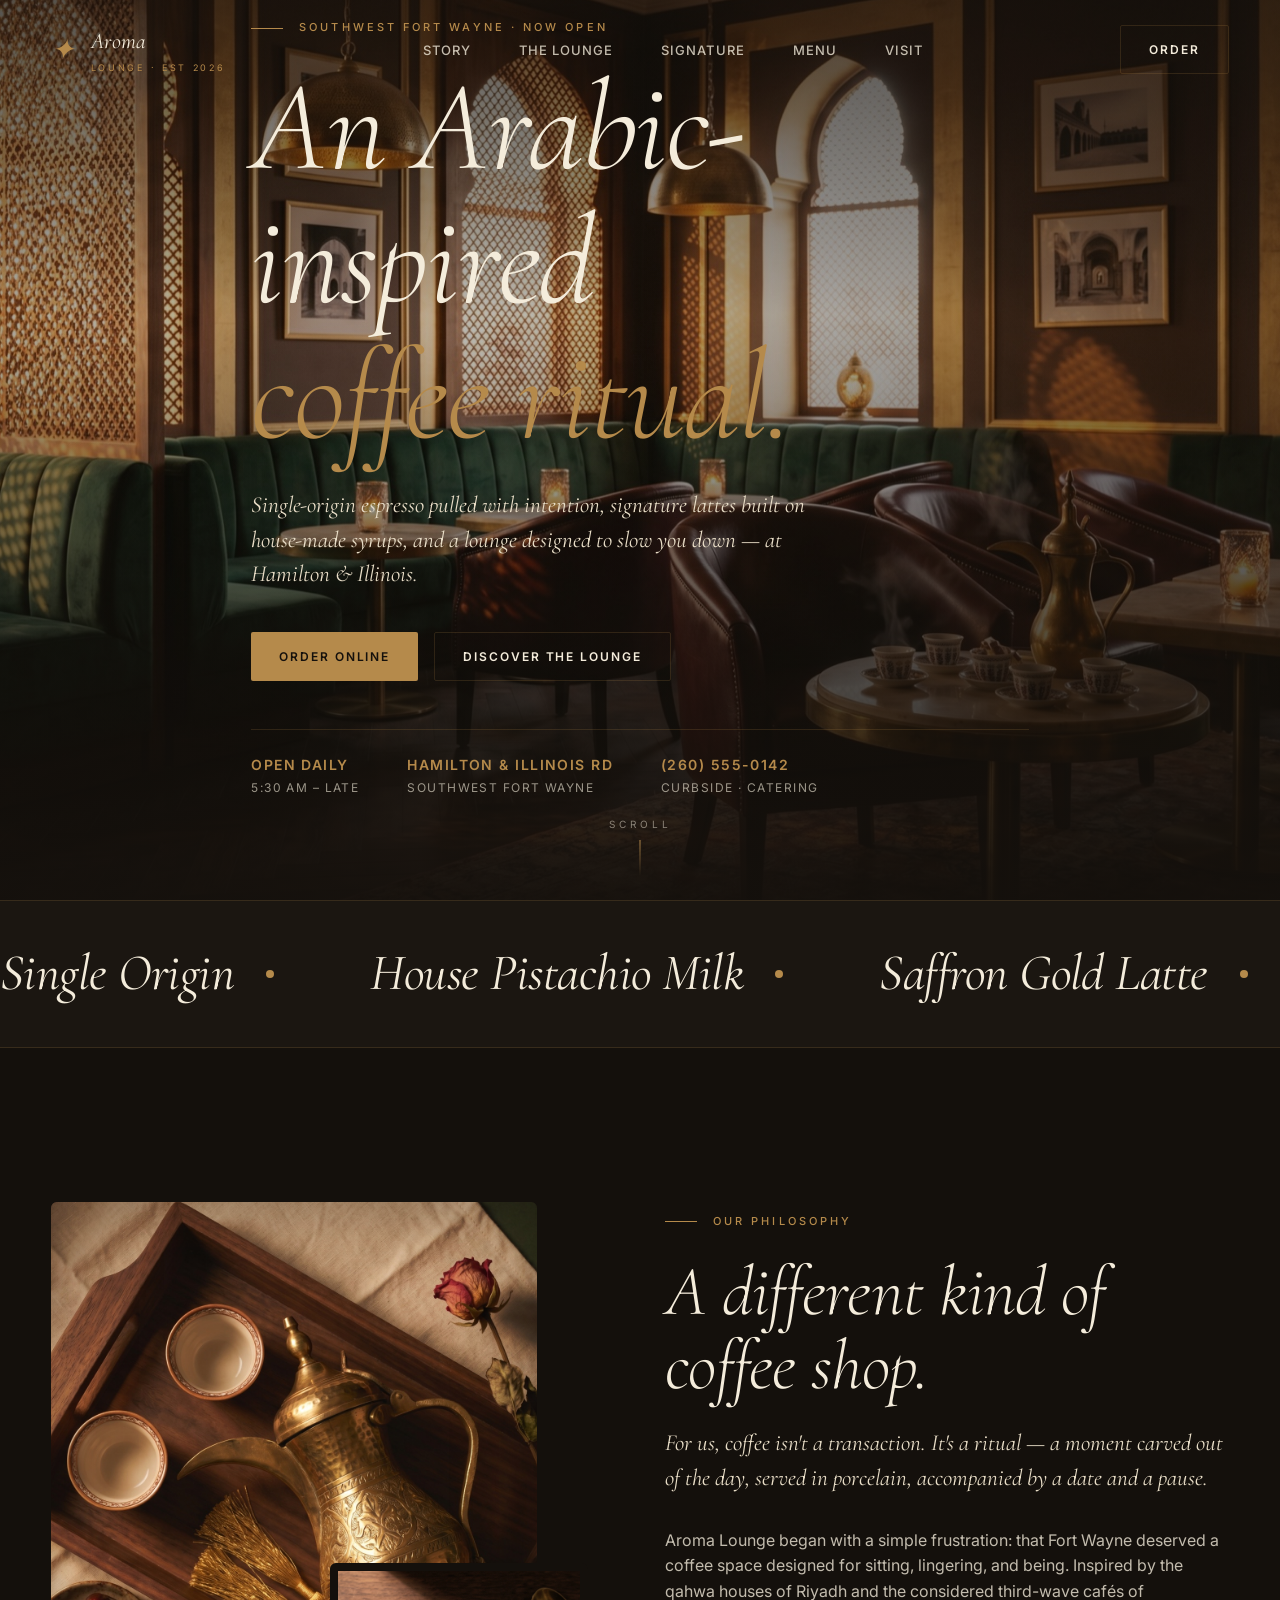
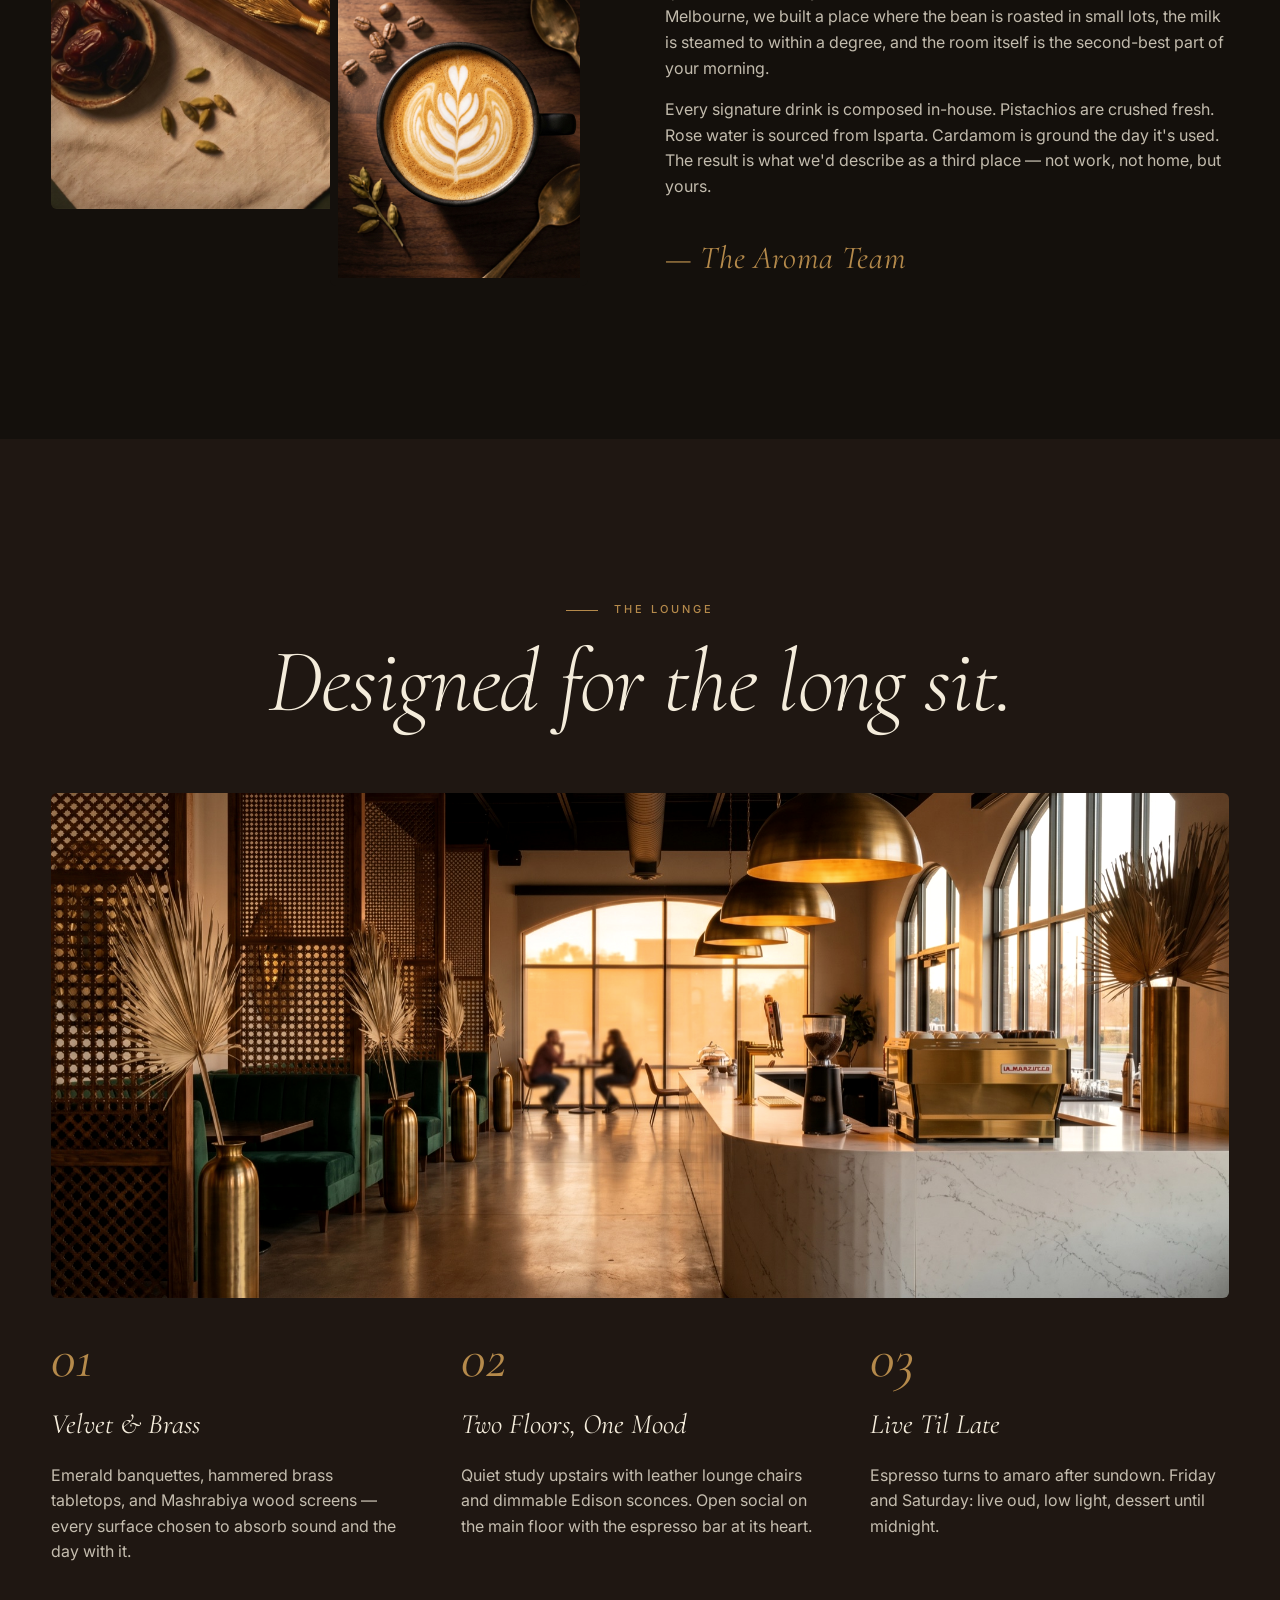
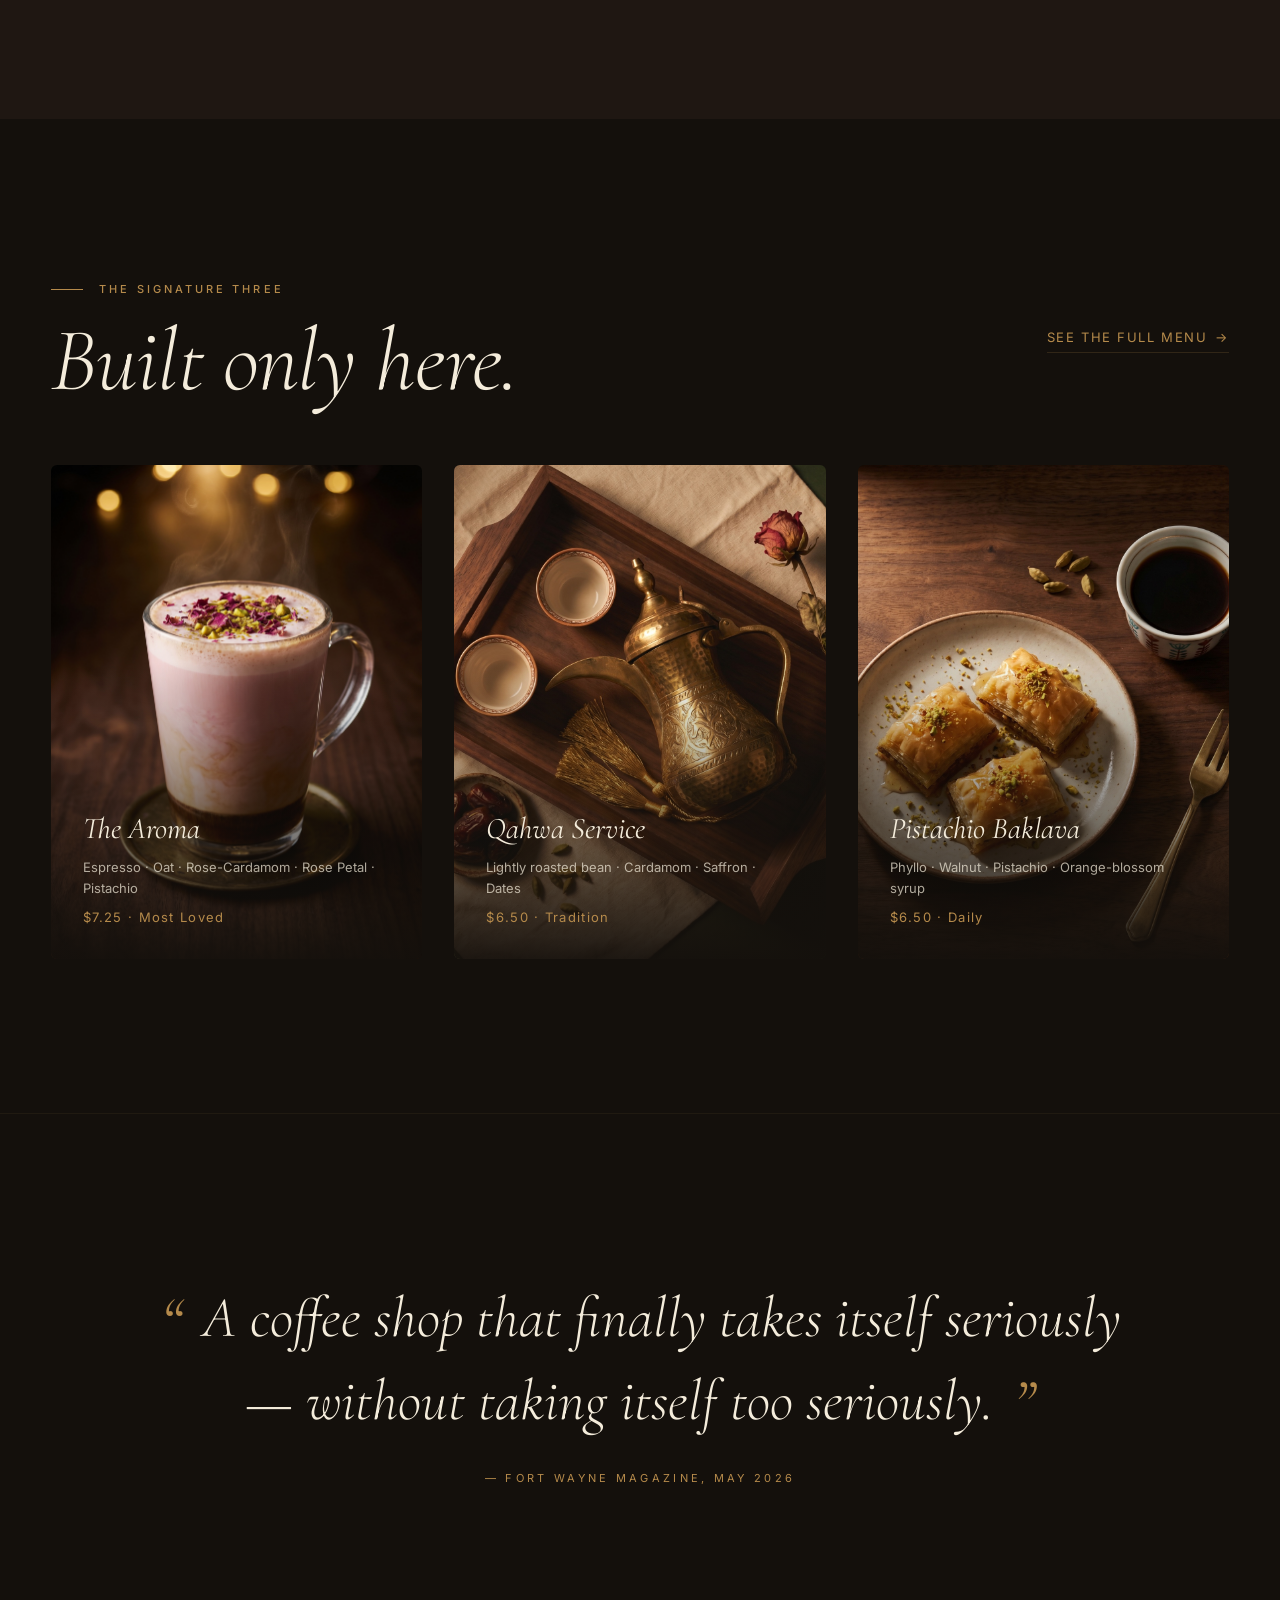
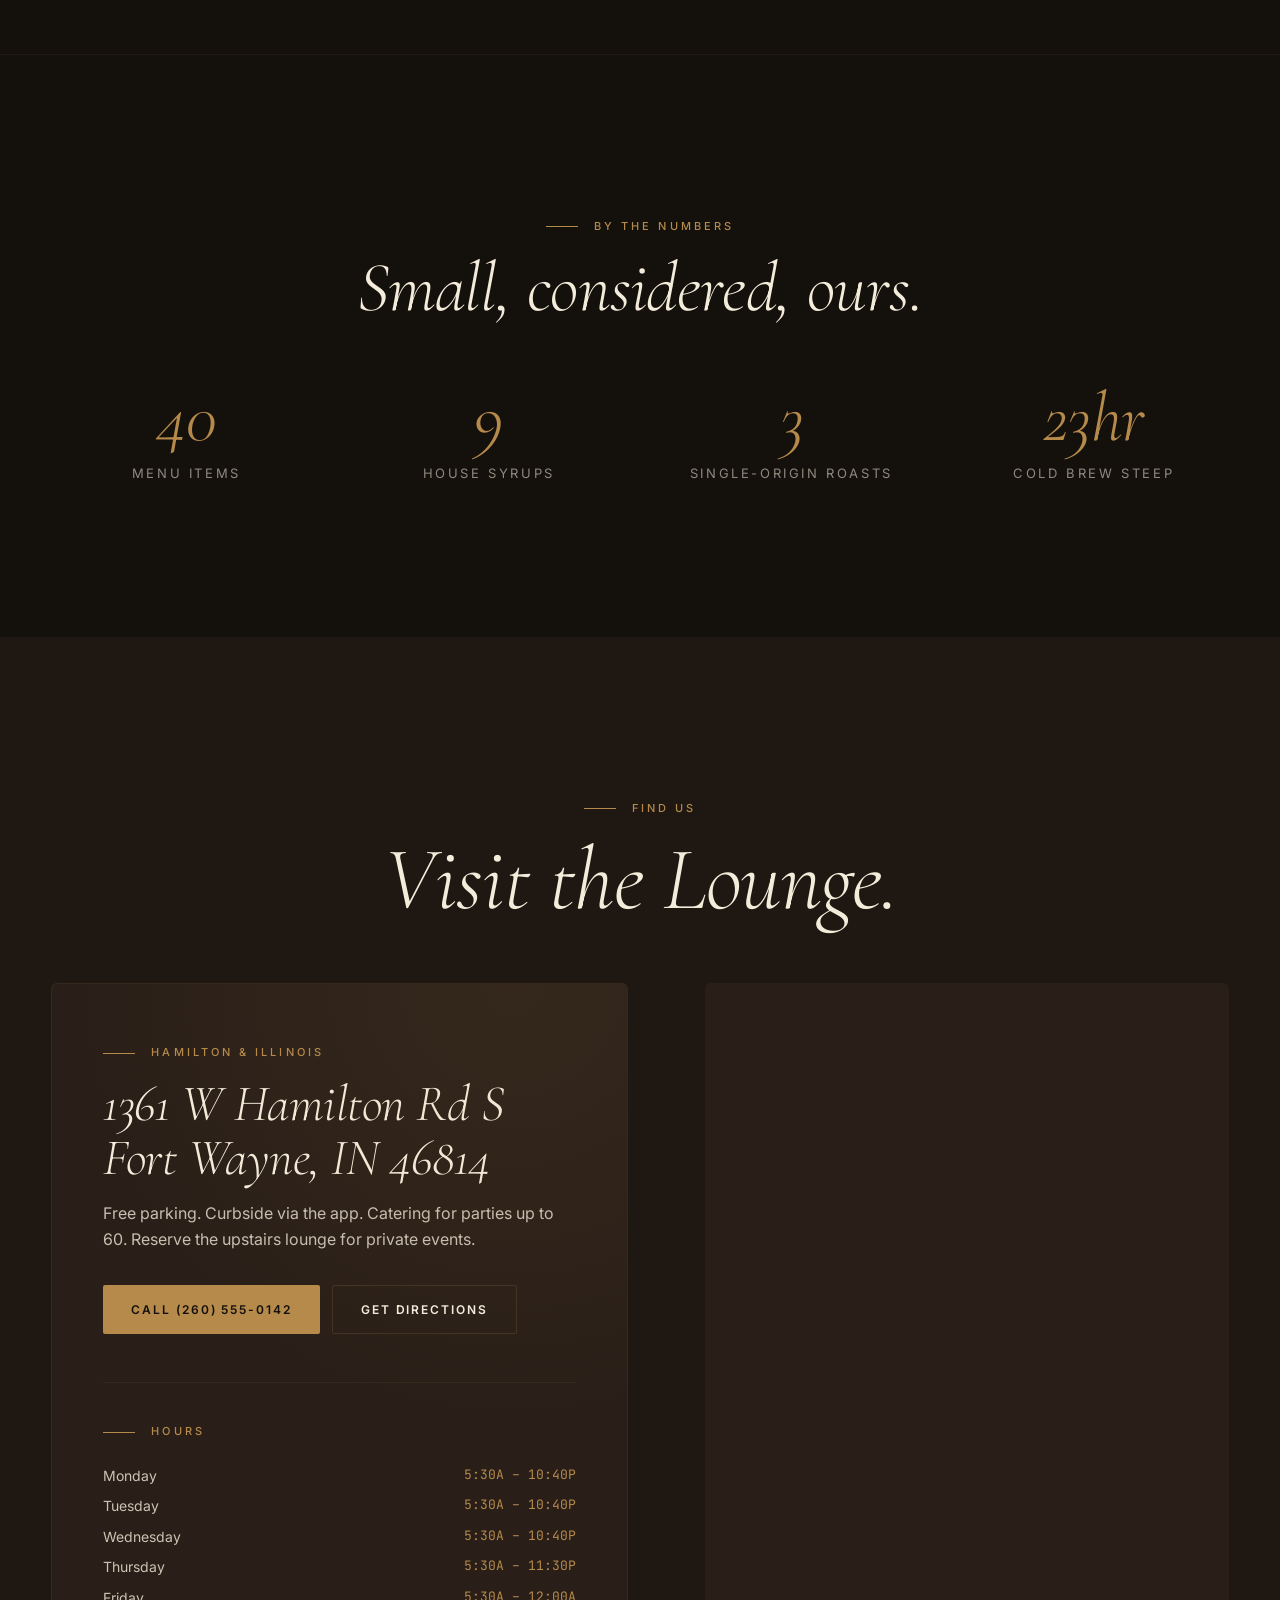
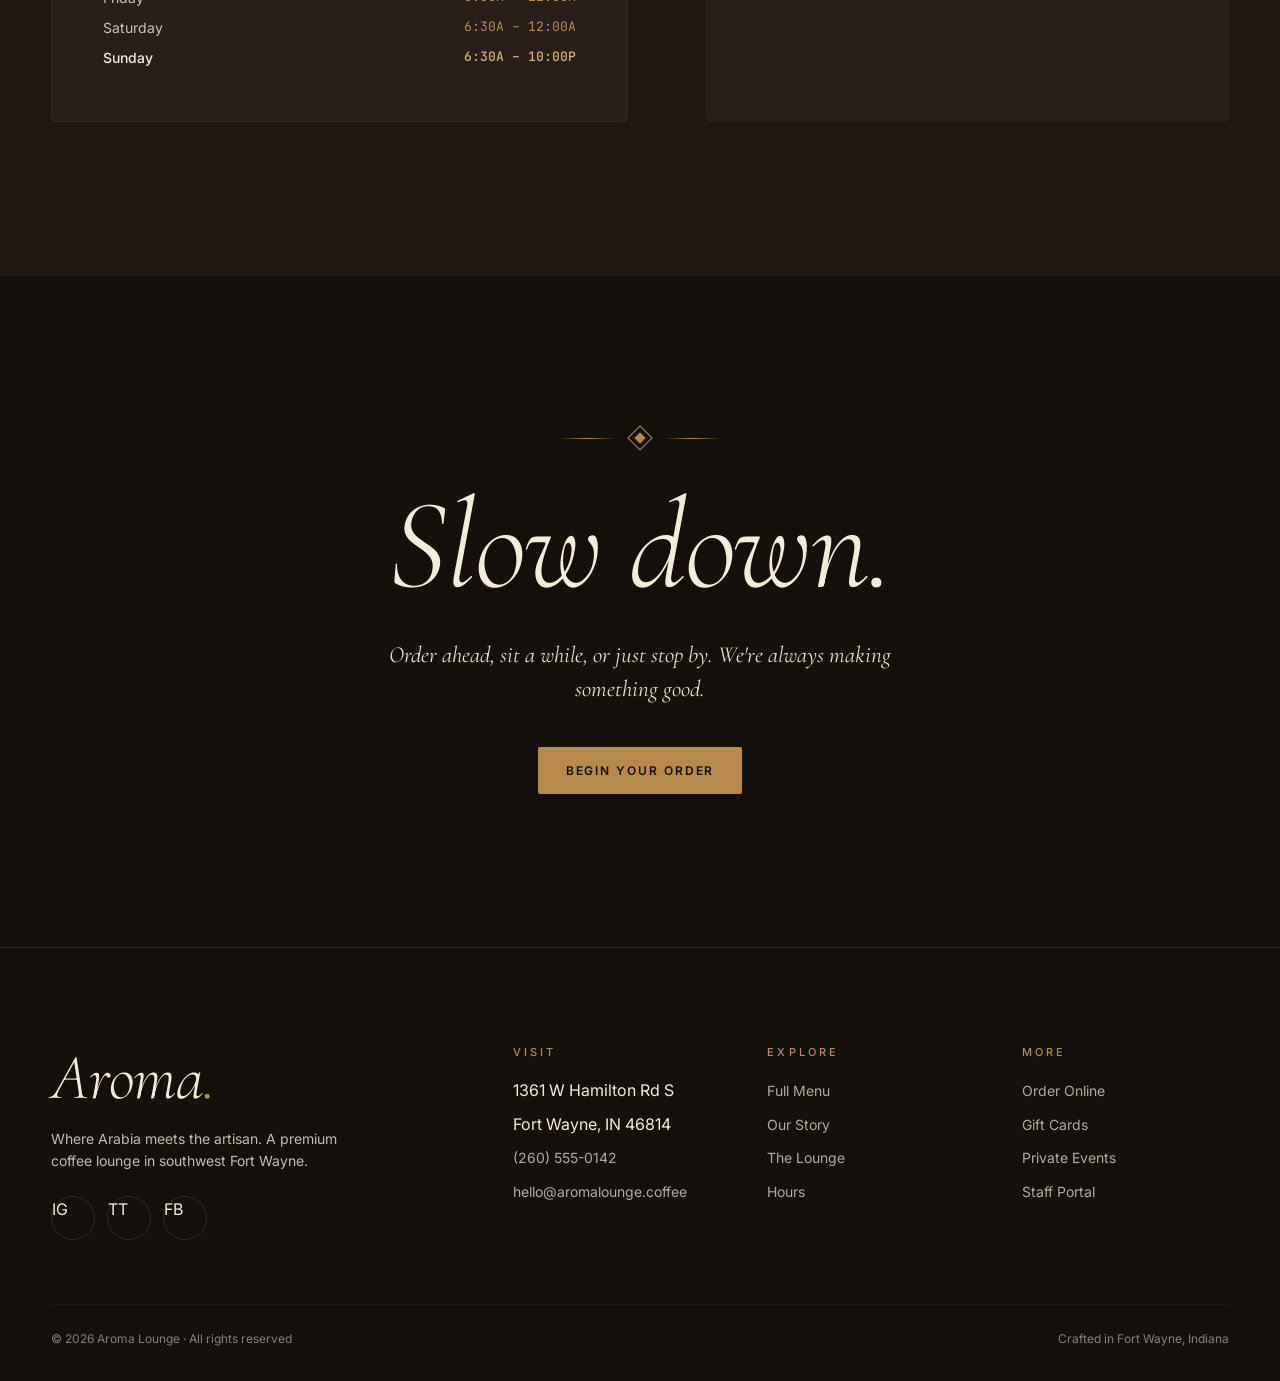
==== index.html @ 057e3463 "Initial demo: Aroma Lounge premium coffee site + admin console Premium editorial landing page, full " ====
<!DOCTYPE html>
<html lang="en">
<head>
  <meta charset="UTF-8" />
  <meta name="viewport" content="width=device-width, initial-scale=1.0" />
  <title>Aroma Lounge · Premium Coffee & Lounge · Southwest Fort Wayne</title>
  <meta name="description" content="Where Arabia meets the artisan. A premium coffee lounge at Hamilton & Illinois in Southwest Fort Wayne. Single-origin espresso, signature lattes, traditional Arabic ritual." />

  <link rel="preconnect" href="https://fonts.googleapis.com" />
  <link rel="preconnect" href="https://fonts.gstatic.com" crossorigin />
  <link href="https://fonts.googleapis.com/css2?family=Cormorant+Garamond:ital,wght@0,300;0,400;0,500;0,600;1,300;1,400;1,500&family=Inter:wght@300;400;500;600;700&family=JetBrains+Mono:wght@400;500&display=swap" rel="stylesheet" />

  <link rel="stylesheet" href="assets/css/main.css" />
  <link rel="icon" type="image/svg+xml" href="data:image/svg+xml,%3Csvg xmlns='http://www.w3.org/2000/svg' viewBox='0 0 100 100'%3E%3Crect width='100' height='100' fill='%2314100C'/%3E%3Ctext x='50' y='68' font-family='Cormorant Garamond,serif' font-style='italic' font-size='70' fill='%23B58A4B' text-anchor='middle'%3EA%3C/text%3E%3C/svg%3E" />
</head>
<body>

  <!-- Intro loader -->
  <div class="intro">
    <div class="mark">A<span>·</span>L</div>
    <div class="intro-bar"></div>
    <div style="font-size:10px; letter-spacing:.4em; color:rgba(244,236,219,0.4); text-transform:uppercase;">Aroma Lounge</div>
  </div>

  <!-- Navigation -->
  <nav class="nav">
    <a href="/" class="nav-logo">
      <span class="mark">✦</span>
      <span>
        Aroma
        <span class="sub">Lounge · Est 2026</span>
      </span>
    </a>
    <ul class="nav-links">
      <li><a href="#story">Story</a></li>
      <li><a href="#lounge">The Lounge</a></li>
      <li><a href="#signature">Signature</a></li>
      <li><a href="menu.html">Menu</a></li>
      <li><a href="#visit">Visit</a></li>
    </ul>
    <div class="nav-cta">
      <a href="menu.html" class="btn btn-ghost" style="position:relative;">
        <span>Order</span>
        <span data-cart-count style="position:absolute; top:-6px; right:-6px; width:18px; height:18px; border-radius:50%; background:var(--bronze); color:var(--ink); font-size:10px; font-weight:700; display:flex; align-items:center; justify-content:center; opacity:0;">0</span>
      </a>
    </div>
  </nav>

  <!-- HERO -->
  <header class="hero">
    <div class="hero-media">
      <img src="assets/img/hero-lounge.jpg" alt="Aroma Lounge interior" />
    </div>
    <div class="hero-overlay"></div>

    <div class="container hero-content">
      <span class="eyebrow reveal">Southwest Fort Wayne · Now Open</span>
      <h1 class="display display-xl reveal reveal-d2" style="margin-block:24px;">
        <span style="display:block;">An Arabic-inspired</span>
        <span style="display:block; color:var(--bronze);">coffee ritual.</span>
      </h1>
      <p class="lede reveal reveal-d3">
        Single-origin espresso pulled with intention, signature lattes built on house-made syrups, and a lounge designed to slow you down — at Hamilton &amp; Illinois.
      </p>
      <div class="reveal reveal-d4" style="margin-top:40px; display:flex; gap:16px; flex-wrap:wrap;">
        <a href="menu.html" class="btn btn-primary">Order Online</a>
        <a href="#story" class="btn btn-ghost">Discover the Lounge</a>
      </div>

      <div class="hero-meta reveal reveal-d4">
        <div class="meta-item"><strong>Open Daily</strong>5:30 AM – Late</div>
        <div class="meta-item"><strong>Hamilton & Illinois Rd</strong>Southwest Fort Wayne</div>
        <div class="meta-item"><strong>(260) 555-0142</strong>Curbside · Catering</div>
      </div>
    </div>

    <div class="hero-scroll-cue">Scroll</div>
  </header>

  <!-- MARQUEE -->
  <section class="marquee" aria-hidden="true">
    <div class="marquee-track">
      <span class="marquee-item">Single Origin <span class="dot"></span></span>
      <span class="marquee-item">House Pistachio Milk <span class="dot"></span></span>
      <span class="marquee-item">Saffron Gold Latte <span class="dot"></span></span>
      <span class="marquee-item">Kunafa Waffles <span class="dot"></span></span>
      <span class="marquee-item">Arabic Coffee Service <span class="dot"></span></span>
      <span class="marquee-item">Daily-Made Baklava <span class="dot"></span></span>
      <!-- Duplicated for loop -->
      <span class="marquee-item">Single Origin <span class="dot"></span></span>
      <span class="marquee-item">House Pistachio Milk <span class="dot"></span></span>
      <span class="marquee-item">Saffron Gold Latte <span class="dot"></span></span>
      <span class="marquee-item">Kunafa Waffles <span class="dot"></span></span>
      <span class="marquee-item">Arabic Coffee Service <span class="dot"></span></span>
      <span class="marquee-item">Daily-Made Baklava <span class="dot"></span></span>
    </div>
  </section>

  <!-- STORY -->
  <section class="section" id="story">
    <div class="container">
      <div class="story">
        <div class="story-img-stack reveal">
          <div class="story-img">
            <img src="assets/img/arabic-service.jpg" alt="Traditional Arabic coffee service" loading="lazy" />
          </div>
          <div class="secondary">
            <img src="assets/img/latte-art.jpg" alt="Latte art" loading="lazy" />
          </div>
        </div>
        <div class="story-body">
          <span class="eyebrow reveal">Our Philosophy</span>
          <h2 class="display display-md reveal reveal-d2">A different kind of coffee shop.</h2>
          <p class="lede reveal reveal-d3">For us, coffee isn't a transaction. It's a ritual — a moment carved out of the day, served in porcelain, accompanied by a date and a pause.</p>
          <p class="reveal reveal-d4">Aroma Lounge began with a simple frustration: that Fort Wayne deserved a coffee space designed for sitting, lingering, and being. Inspired by the qahwa houses of Riyadh and the considered third-wave cafés of Melbourne, we built a place where the bean is roasted in small lots, the milk is steamed to within a degree, and the room itself is the second-best part of your morning.</p>
          <p class="reveal reveal-d4">Every signature drink is composed in-house. Pistachios are crushed fresh. Rose water is sourced from Isparta. Cardamom is ground the day it's used. The result is what we'd describe as a third place — not work, not home, but yours.</p>
          <div class="sig reveal reveal-d4">— The Aroma Team</div>
        </div>
      </div>
    </div>
  </section>

  <!-- LOUNGE FEATURE -->
  <section class="section bg-espresso" id="lounge">
    <div class="container">
      <div class="text-center reveal" style="margin-bottom:64px;">
        <span class="eyebrow" style="justify-content:center;">The Lounge</span>
        <h2 class="display display-lg" style="margin-top:16px;">Designed for the long sit.</h2>
      </div>

      <img src="assets/img/lounge-wide.jpg" alt="Aroma Lounge interior" class="lounge-wide reveal" loading="lazy" />

      <div class="lounge-cols">
        <div class="lounge-col reveal">
          <span class="num">01</span>
          <h3>Velvet & Brass</h3>
          <p>Emerald banquettes, hammered brass tabletops, and Mashrabiya wood screens — every surface chosen to absorb sound and the day with it.</p>
        </div>
        <div class="lounge-col reveal reveal-d2">
          <span class="num">02</span>
          <h3>Two Floors, One Mood</h3>
          <p>Quiet study upstairs with leather lounge chairs and dimmable Edison sconces. Open social on the main floor with the espresso bar at its heart.</p>
        </div>
        <div class="lounge-col reveal reveal-d3">
          <span class="num">03</span>
          <h3>Live Til Late</h3>
          <p>Espresso turns to amaro after sundown. Friday and Saturday: live oud, low light, dessert until midnight.</p>
        </div>
      </div>
    </div>
  </section>

  <!-- SIGNATURE -->
  <section class="section" id="signature">
    <div class="container">
      <div class="flex-between reveal" style="margin-bottom:56px; flex-wrap:wrap; gap:24px;">
        <div>
          <span class="eyebrow">The Signature Three</span>
          <h2 class="display display-lg" style="margin-top:16px;">Built only here.</h2>
        </div>
        <a href="menu.html" class="link-arrow">See the full menu <span class="arr">→</span></a>
      </div>

      <div class="sig-grid">
        <a href="menu.html#aroma-latte" class="sig-card reveal">
          <img src="assets/img/rose-latte.jpg" alt="The Aroma signature latte" loading="lazy" />
          <div class="sig-card-body">
            <h4>The Aroma</h4>
            <p class="desc">Espresso · Oat · Rose-Cardamom · Rose Petal · Pistachio</p>
            <div class="price">$7.25 · Most Loved</div>
          </div>
        </a>
        <a href="menu.html#qahwa" class="sig-card reveal reveal-d2">
          <img src="assets/img/arabic-service.jpg" alt="Arabic coffee service" loading="lazy" />
          <div class="sig-card-body">
            <h4>Qahwa Service</h4>
            <p class="desc">Lightly roasted bean · Cardamom · Saffron · Dates</p>
            <div class="price">$6.50 · Tradition</div>
          </div>
        </a>
        <a href="menu.html#baklava" class="sig-card reveal reveal-d3">
          <img src="assets/img/baklava.jpg" alt="Baklava plate" loading="lazy" />
          <div class="sig-card-body">
            <h4>Pistachio Baklava</h4>
            <p class="desc">Phyllo · Walnut · Pistachio · Orange-blossom syrup</p>
            <div class="price">$6.50 · Daily</div>
          </div>
        </a>
      </div>
    </div>
  </section>

  <!-- PULL QUOTE -->
  <section class="section-sm bg-ink" style="border-block:1px solid var(--line-soft);">
    <div class="container">
      <div class="pullquote reveal">
        <div class="quote">A coffee shop that finally takes itself seriously — without taking itself too seriously.</div>
        <div class="attrib">— Fort Wayne Magazine, May 2026</div>
      </div>
    </div>
  </section>

  <!-- LIVE NUMBERS -->
  <section class="section">
    <div class="container">
      <div class="text-center reveal" style="margin-bottom:56px;">
        <span class="eyebrow" style="justify-content:center;">By the Numbers</span>
        <h2 class="display display-md" style="margin-top:16px;">Small, considered, ours.</h2>
      </div>
      <div class="grid grid-4">
        <div class="reveal text-center">
          <div class="display display-md" style="color:var(--bronze)"><span data-count="42" data-suffix="">0</span></div>
          <p class="muted" style="font-size:13px; letter-spacing:.2em; text-transform:uppercase; margin-top:8px;">Menu Items</p>
        </div>
        <div class="reveal reveal-d2 text-center">
          <div class="display display-md" style="color:var(--bronze)"><span data-count="9" data-suffix="">0</span></div>
          <p class="muted" style="font-size:13px; letter-spacing:.2em; text-transform:uppercase; margin-top:8px;">House Syrups</p>
        </div>
        <div class="reveal reveal-d3 text-center">
          <div class="display display-md" style="color:var(--bronze)"><span data-count="3" data-suffix="">0</span></div>
          <p class="muted" style="font-size:13px; letter-spacing:.2em; text-transform:uppercase; margin-top:8px;">Single-Origin Roasts</p>
        </div>
        <div class="reveal reveal-d4 text-center">
          <div class="display display-md" style="color:var(--bronze)"><span data-count="24" data-suffix="hr">0</span></div>
          <p class="muted" style="font-size:13px; letter-spacing:.2em; text-transform:uppercase; margin-top:8px;">Cold Brew Steep</p>
        </div>
      </div>
    </div>
  </section>

  <!-- VISIT -->
  <section class="section bg-espresso" id="visit">
    <div class="container">
      <div class="text-center reveal" style="margin-bottom:56px;">
        <span class="eyebrow" style="justify-content:center;">Find Us</span>
        <h2 class="display display-lg" style="margin-top:16px;">Visit the Lounge.</h2>
      </div>
      <div class="locale">
        <div class="locale-card reveal">
          <span class="eyebrow">Hamilton & Illinois</span>
          <h3 class="display display-sm" style="margin-top:16px;">1361 W Hamilton Rd S<br/>Fort Wayne, IN 46814</h3>
          <p style="margin-top:16px;">Free parking. Curbside via the app. Catering for parties up to 60. Reserve the upstairs lounge for private events.</p>

          <div style="display:flex; gap:12px; flex-wrap:wrap; margin-top:32px;">
            <a href="tel:+12605550142" class="btn btn-primary">Call (260) 555-0142</a>
            <a href="https://maps.google.com/?q=1361+W+Hamilton+Rd+S,+Fort+Wayne,+IN+46814" target="_blank" rel="noopener" class="btn btn-ghost">Get Directions</a>
          </div>

          <div style="margin-top:48px; padding-top:32px; border-top:1px solid var(--line-soft);">
            <span class="eyebrow">Hours</span>
            <div class="hours-grid">
              <span class="day">Monday</span><span class="time">5:30A – 10:40P</span>
              <span class="day">Tuesday</span><span class="time">5:30A – 10:40P</span>
              <span class="day">Wednesday</span><span class="time">5:30A – 10:40P</span>
              <span class="day">Thursday</span><span class="time">5:30A – 11:30P</span>
              <span class="day">Friday</span><span class="time">5:30A – 12:00A</span>
              <span class="day">Saturday</span><span class="time">6:30A – 12:00A</span>
              <span class="day">Sunday</span><span class="time">6:30A – 10:00P</span>
            </div>
          </div>
        </div>
        <div class="locale-map reveal reveal-d2">
          <iframe
            src="https://www.google.com/maps?q=1361+W+Hamilton+Rd+S,+Fort+Wayne,+IN+46814&output=embed"
            loading="lazy"
            referrerpolicy="no-referrer-when-downgrade"
            title="Aroma Lounge location"></iframe>
        </div>
      </div>
    </div>
  </section>

  <!-- CTA -->
  <section class="section">
    <div class="container text-center">
      <div class="ornament reveal"><span class="icon"></span></div>
      <h2 class="display display-xl reveal" style="margin-top:32px;">Slow down.</h2>
      <p class="lede mx-auto reveal reveal-d2" style="margin-top:24px;">Order ahead, sit a while, or just stop by. We're always making something good.</p>
      <div class="reveal reveal-d3" style="margin-top:40px;">
        <a href="menu.html" class="btn btn-primary">Begin Your Order</a>
      </div>
    </div>
  </section>

  <!-- FOOTER -->
  <footer class="footer">
    <div class="footer-grid">
      <div class="footer-brand">
        <div class="display">Aroma<span style="color:var(--bronze)">.</span></div>
        <p>Where Arabia meets the artisan. A premium coffee lounge in southwest Fort Wayne.</p>
        <div style="display:flex; gap:12px; margin-top:24px;">
          <a href="https://instagram.com/aromaloungecoffee" target="_blank" rel="noopener" class="btn-icon" aria-label="Instagram">IG</a>
          <a href="https://tiktok.com/@aromaloungecoffee" target="_blank" rel="noopener" class="btn-icon" aria-label="TikTok">TT</a>
          <a href="https://facebook.com/aromaloungecoffee" target="_blank" rel="noopener" class="btn-icon" aria-label="Facebook">FB</a>
        </div>
      </div>
      <div class="footer-col">
        <h5>Visit</h5>
        <ul>
          <li>1361 W Hamilton Rd S</li>
          <li>Fort Wayne, IN 46814</li>
          <li><a href="tel:+12605550142">(260) 555-0142</a></li>
          <li><a href="mailto:hello@aromalounge.coffee">hello@aromalounge.coffee</a></li>
        </ul>
      </div>
      <div class="footer-col">
        <h5>Explore</h5>
        <ul>
          <li><a href="menu.html">Full Menu</a></li>
          <li><a href="#story">Our Story</a></li>
          <li><a href="#lounge">The Lounge</a></li>
          <li><a href="#visit">Hours</a></li>
        </ul>
      </div>
      <div class="footer-col">
        <h5>More</h5>
        <ul>
          <li><a href="menu.html">Order Online</a></li>
          <li><a href="#">Gift Cards</a></li>
          <li><a href="#">Private Events</a></li>
          <li><a href="admin/">Staff Portal</a></li>
        </ul>
      </div>
    </div>
    <div class="footer-bottom">
      <span>© 2026 Aroma Lounge · All rights reserved</span>
      <span>Crafted in Fort Wayne, Indiana</span>
    </div>
  </footer>

  <script src="assets/js/menu-data.js"></script>
  <script src="assets/js/main.js"></script>
</body>
</html>
---- assets/css/main.css ----
/* ========================================================================
   AROMA LOUNGE — Design System
   ======================================================================== */

:root {
  /* Palette */
  --ink: #14100C;
  --ink-soft: #1B1611;
  --espresso: #2A1F18;
  --espresso-deep: #1F1712;
  --bronze: #B58A4B;
  --bronze-soft: #D4AF7A;
  --bronze-deep: #8B6939;
  --cream: #F4ECDB;
  --cream-warm: #EFE3CB;
  --linen: #E8DDC7;
  --leaf: #4A5A3C;
  --leaf-soft: #6B7B5C;
  --rose: #B86F70;
  --ruby: #6F2A2A;

  --line: rgba(180, 138, 75, 0.18);
  --line-soft: rgba(180, 138, 75, 0.08);
  --line-strong: rgba(180, 138, 75, 0.4);

  /* Typography */
  --font-display: "Cormorant Garamond", "Cormorant", "Times New Roman", serif;
  --font-body: "Inter", -apple-system, BlinkMacSystemFont, "Segoe UI", sans-serif;
  --font-mono: "JetBrains Mono", ui-monospace, "SF Mono", monospace;

  /* Spacing scale (8pt grid) */
  --s-1: 4px;
  --s-2: 8px;
  --s-3: 16px;
  --s-4: 24px;
  --s-5: 32px;
  --s-6: 48px;
  --s-7: 64px;
  --s-8: 96px;
  --s-9: 128px;
  --s-10: 192px;

  /* Radii */
  --r-sm: 2px;
  --r-md: 6px;
  --r-lg: 12px;
  --r-xl: 24px;

  /* Easings */
  --ease-out: cubic-bezier(0.22, 1, 0.36, 1);
  --ease-in-out: cubic-bezier(0.65, 0, 0.35, 1);
  --ease-smooth: cubic-bezier(0.4, 0, 0.2, 1);

  /* Container */
  --max-w: 1440px;
  --pad-x: clamp(20px, 4vw, 64px);
}

/* ========================================================================
   Reset & Base
   ======================================================================== */

*, *::before, *::after { box-sizing: border-box; margin: 0; padding: 0; }

html { scroll-behavior: smooth; -webkit-text-size-adjust: 100%; }

body {
  font-family: var(--font-body);
  font-weight: 400;
  font-size: 16px;
  line-height: 1.6;
  color: var(--cream);
  background: var(--ink);
  -webkit-font-smoothing: antialiased;
  -moz-osx-font-smoothing: grayscale;
  overflow-x: hidden;
  min-height: 100vh;
}

img, svg, video { display: block; max-width: 100%; height: auto; }
button { font: inherit; cursor: pointer; border: none; background: none; color: inherit; }
a { color: inherit; text-decoration: none; transition: color 0.3s var(--ease-out); }
input, textarea, select { font: inherit; color: inherit; }

::selection { background: var(--bronze); color: var(--ink); }

/* ========================================================================
   Typography
   ======================================================================== */

.display {
  font-family: var(--font-display);
  font-weight: 300;
  font-style: italic;
  line-height: 1.05;
  letter-spacing: -0.01em;
  color: var(--cream);
}

.display-xl { font-size: clamp(56px, 10vw, 168px); }
.display-lg { font-size: clamp(44px, 7vw, 112px); }
.display-md { font-size: clamp(36px, 5.5vw, 80px); }
.display-sm { font-size: clamp(28px, 4vw, 56px); }

.eyebrow {
  font-family: var(--font-body);
  font-weight: 500;
  font-size: 11px;
  text-transform: uppercase;
  letter-spacing: 0.28em;
  color: var(--bronze);
  display: inline-flex;
  align-items: center;
  gap: var(--s-3);
}
.eyebrow::before {
  content: "";
  width: 32px; height: 1px;
  background: var(--bronze);
  display: inline-block;
}

.lede {
  font-family: var(--font-display);
  font-style: italic;
  font-weight: 400;
  font-size: clamp(20px, 1.8vw, 26px);
  line-height: 1.5;
  color: var(--linen);
  max-width: 56ch;
}

p { color: rgba(244, 236, 219, 0.78); }
.muted { color: rgba(244, 236, 219, 0.55); }
.dim { opacity: 0.65; }

/* ========================================================================
   Layout
   ======================================================================== */

.container {
  width: 100%;
  max-width: var(--max-w);
  margin: 0 auto;
  padding-left: var(--pad-x);
  padding-right: var(--pad-x);
}

.section { padding-block: clamp(80px, 12vw, 180px); position: relative; }
.section-sm { padding-block: clamp(56px, 8vw, 112px); }

.grid { display: grid; gap: var(--s-5); }
.grid-2 { grid-template-columns: repeat(2, 1fr); }
.grid-3 { grid-template-columns: repeat(3, 1fr); }
.grid-4 { grid-template-columns: repeat(4, 1fr); }

@media (max-width: 900px) {
  .grid-2, .grid-3, .grid-4 { grid-template-columns: 1fr; }
}

.flex { display: flex; }
.flex-between { display: flex; justify-content: space-between; align-items: center; }
.flex-center { display: flex; justify-content: center; align-items: center; }
.stack { display: flex; flex-direction: column; gap: var(--s-3); }

/* ========================================================================
   Navigation
   ======================================================================== */

.nav {
  position: fixed;
  inset: 0 0 auto 0;
  z-index: 100;
  padding: var(--s-4) var(--pad-x);
  display: flex;
  justify-content: space-between;
  align-items: center;
  transition: background 0.4s var(--ease-out), padding 0.4s var(--ease-out), backdrop-filter 0.4s;
}

.nav.scrolled {
  background: rgba(20, 16, 12, 0.85);
  backdrop-filter: blur(20px) saturate(140%);
  -webkit-backdrop-filter: blur(20px) saturate(140%);
  padding-block: var(--s-3);
  border-bottom: 1px solid var(--line-soft);
}

.nav-logo {
  display: flex;
  align-items: center;
  gap: var(--s-3);
  font-family: var(--font-display);
  font-style: italic;
  font-weight: 400;
  font-size: 22px;
  letter-spacing: 0.02em;
  color: var(--cream);
}
.nav-logo .mark { color: var(--bronze); font-size: 28px; line-height: 1; }
.nav-logo .sub {
  font-family: var(--font-body);
  font-style: normal;
  font-size: 9px;
  letter-spacing: 0.3em;
  text-transform: uppercase;
  color: var(--bronze);
  display: block;
  margin-top: 2px;
}

.nav-links {
  display: flex;
  gap: var(--s-6);
  list-style: none;
  align-items: center;
}
.nav-links a {
  font-size: 13px;
  font-weight: 500;
  letter-spacing: 0.08em;
  text-transform: uppercase;
  color: rgba(244, 236, 219, 0.78);
  position: relative;
  padding-block: 4px;
}
.nav-links a::after {
  content: "";
  position: absolute;
  inset: auto 0 0 0;
  height: 1px;
  background: var(--bronze);
  transform: scaleX(0);
  transform-origin: left;
  transition: transform 0.4s var(--ease-out);
}
.nav-links a:hover { color: var(--cream); }
.nav-links a:hover::after { transform: scaleX(1); }

.nav-cta {
  display: inline-flex;
  align-items: center;
  gap: var(--s-2);
}

@media (max-width: 900px) {
  .nav-links { display: none; }
}

/* ========================================================================
   Buttons
   ======================================================================== */

.btn {
  display: inline-flex;
  align-items: center;
  justify-content: center;
  gap: var(--s-2);
  padding: 14px 28px;
  font-size: 12px;
  font-weight: 600;
  letter-spacing: 0.16em;
  text-transform: uppercase;
  border-radius: var(--r-sm);
  transition: all 0.4s var(--ease-out);
  cursor: pointer;
  position: relative;
  overflow: hidden;
  white-space: nowrap;
}

.btn-primary {
  background: var(--bronze);
  color: var(--ink);
}
.btn-primary:hover {
  background: var(--bronze-soft);
  transform: translateY(-1px);
  box-shadow: 0 10px 30px -10px rgba(180, 138, 75, 0.5);
}

.btn-ghost {
  background: transparent;
  color: var(--cream);
  border: 1px solid var(--line);
}
.btn-ghost:hover {
  background: rgba(180, 138, 75, 0.08);
  border-color: var(--bronze);
  color: var(--bronze);
}

.btn-dark {
  background: var(--ink);
  color: var(--cream);
  border: 1px solid var(--line);
}
.btn-dark:hover {
  background: var(--espresso);
  border-color: var(--bronze);
}

.btn-icon {
  width: 44px; height: 44px;
  padding: 0;
  border-radius: 50%;
  background: transparent;
  color: var(--cream);
  border: 1px solid var(--line);
}
.btn-icon:hover { border-color: var(--bronze); color: var(--bronze); background: rgba(180,138,75,0.06); }

.link-arrow {
  display: inline-flex;
  align-items: center;
  gap: var(--s-2);
  font-size: 13px;
  letter-spacing: 0.12em;
  text-transform: uppercase;
  color: var(--bronze);
  padding-bottom: 4px;
  border-bottom: 1px solid var(--line);
  transition: all 0.3s var(--ease-out);
}
.link-arrow .arr { transition: transform 0.4s var(--ease-out); }
.link-arrow:hover { color: var(--bronze-soft); border-color: var(--bronze); }
.link-arrow:hover .arr { transform: translateX(6px); }

/* ========================================================================
   Hero
   ======================================================================== */

.hero {
  min-height: 100vh;
  position: relative;
  overflow: hidden;
  display: flex;
  align-items: flex-end;
  padding-bottom: clamp(60px, 8vw, 120px);
  isolation: isolate;
}

.hero-media {
  position: absolute;
  inset: 0;
  z-index: -1;
  overflow: hidden;
}
.hero-media img, .hero-media video {
  width: 100%; height: 100%;
  object-fit: cover;
  transform: scale(1.08);
  animation: heroKenBurns 18s var(--ease-out) infinite alternate;
}

@keyframes heroKenBurns {
  from { transform: scale(1.05) translate(0, 0); }
  to { transform: scale(1.14) translate(-2%, -1%); }
}

.hero-overlay {
  position: absolute;
  inset: 0;
  z-index: -1;
  background:
    linear-gradient(180deg, rgba(20, 16, 12, 0.55) 0%, rgba(20, 16, 12, 0.2) 35%, rgba(20, 16, 12, 0.95) 100%),
    radial-gradient(ellipse at 30% 50%, transparent 0%, rgba(20, 16, 12, 0.5) 100%);
}

.hero-content { max-width: 880px; }

.hero h1 { margin-block: var(--s-4); }

.hero-meta {
  margin-top: var(--s-6);
  display: flex;
  gap: var(--s-6);
  flex-wrap: wrap;
  align-items: center;
  padding-top: var(--s-4);
  border-top: 1px solid var(--line);
}
.hero-meta .meta-item {
  font-size: 12px;
  letter-spacing: 0.12em;
  text-transform: uppercase;
  color: rgba(244, 236, 219, 0.6);
}
.hero-meta .meta-item strong { color: var(--bronze); font-weight: 600; display: block; font-size: 14px; margin-bottom: 2px; }

.hero-scroll-cue {
  position: absolute;
  bottom: 24px;
  left: 50%;
  transform: translateX(-50%);
  font-size: 10px;
  letter-spacing: 0.4em;
  text-transform: uppercase;
  color: rgba(244, 236, 219, 0.5);
  z-index: 1;
  text-align: center;
}
.hero-scroll-cue::after {
  content: "";
  display: block;
  width: 1px;
  height: 36px;
  background: linear-gradient(to bottom, var(--bronze), transparent);
  margin: var(--s-2) auto 0;
  animation: scrollPulse 2.2s var(--ease-in-out) infinite;
}
@keyframes scrollPulse {
  0%, 100% { transform: scaleY(0.4); transform-origin: top; opacity: 0.6; }
  50% { transform: scaleY(1); transform-origin: top; opacity: 1; }
}

/* ========================================================================
   Marquee
   ======================================================================== */

.marquee {
  overflow: hidden;
  padding-block: var(--s-5);
  border-block: 1px solid var(--line);
  background: var(--ink-soft);
}
.marquee-track {
  display: flex;
  gap: var(--s-8);
  white-space: nowrap;
  animation: marquee 38s linear infinite;
  width: max-content;
}
@keyframes marquee {
  from { transform: translateX(0); }
  to { transform: translateX(-50%); }
}
.marquee-item {
  display: inline-flex;
  align-items: center;
  gap: var(--s-5);
  font-family: var(--font-display);
  font-style: italic;
  font-size: clamp(28px, 4vw, 56px);
  color: var(--cream);
  letter-spacing: -0.01em;
}
.marquee-item .dot {
  width: 8px; height: 8px;
  border-radius: 50%;
  background: var(--bronze);
}

/* ========================================================================
   Sections — Story
   ======================================================================== */

.story {
  display: grid;
  grid-template-columns: 1fr 1.05fr;
  gap: clamp(40px, 6vw, 96px);
  align-items: center;
}
@media (max-width: 900px) { .story { grid-template-columns: 1fr; } }

.story-img {
  position: relative;
  border-radius: var(--r-md);
  overflow: hidden;
}
.story-img::after {
  content: "";
  position: absolute;
  inset: 0;
  box-shadow: inset 0 0 80px rgba(20,16,12,0.4);
  pointer-events: none;
}
.story-img img { width: 100%; aspect-ratio: 4/5; object-fit: cover; }

.story-img-stack {
  position: relative;
  padding-bottom: clamp(40px, 6vw, 80px);
  padding-right: clamp(20px, 4vw, 60px);
}
.story-img-stack .secondary {
  position: absolute;
  bottom: 0; right: 0;
  width: 48%;
  aspect-ratio: 4/5;
  border: 8px solid var(--ink);
  border-radius: var(--r-md);
  overflow: hidden;
}
.story-img-stack .secondary img { width: 100%; height: 100%; object-fit: cover; }

.story-body h2 { margin-block: var(--s-4); }
.story-body .lede { margin-bottom: var(--s-5); }
.story-body p { margin-bottom: var(--s-3); max-width: 56ch; }
.story-body .sig {
  margin-top: var(--s-5);
  font-family: var(--font-display);
  font-style: italic;
  font-size: 32px;
  color: var(--bronze);
  letter-spacing: 0.02em;
}

/* ========================================================================
   Lounge — Editorial wide image + text block
   ======================================================================== */

.lounge-feature {
  display: grid;
  grid-template-columns: 1fr;
  gap: var(--s-6);
}
.lounge-wide {
  width: 100%;
  aspect-ratio: 21/9;
  object-fit: cover;
  border-radius: var(--r-md);
  filter: contrast(1.05) saturate(0.95);
}
.lounge-cols {
  display: grid;
  grid-template-columns: 1fr 1fr 1fr;
  gap: clamp(24px, 4vw, 64px);
  padding-top: var(--s-5);
}
@media (max-width: 900px) { .lounge-cols { grid-template-columns: 1fr; } }

.lounge-col h3 {
  font-family: var(--font-display);
  font-style: italic;
  font-weight: 400;
  font-size: 28px;
  color: var(--cream);
  margin-bottom: var(--s-3);
}
.lounge-col .num {
  font-family: var(--font-display);
  font-size: 56px;
  color: var(--bronze);
  font-style: italic;
  line-height: 1;
  display: block;
  margin-bottom: var(--s-3);
}

/* ========================================================================
   Signature menu cards (preview on home)
   ======================================================================== */

.sig-grid {
  display: grid;
  grid-template-columns: repeat(3, 1fr);
  gap: var(--s-5);
}
@media (max-width: 900px) { .sig-grid { grid-template-columns: 1fr; } }

.sig-card {
  position: relative;
  border-radius: var(--r-md);
  overflow: hidden;
  cursor: pointer;
  transition: transform 0.6s var(--ease-out);
}
.sig-card img {
  width: 100%; aspect-ratio: 3/4;
  object-fit: cover;
  transition: transform 0.8s var(--ease-out);
}
.sig-card::after {
  content: "";
  position: absolute;
  inset: 0;
  background: linear-gradient(180deg, transparent 40%, rgba(20,16,12,0.95) 100%);
  pointer-events: none;
}
.sig-card-body {
  position: absolute;
  bottom: 0; left: 0; right: 0;
  padding: var(--s-5);
  z-index: 2;
}
.sig-card-body h4 {
  font-family: var(--font-display);
  font-style: italic;
  font-weight: 400;
  font-size: 30px;
  color: var(--cream);
  margin-bottom: 4px;
}
.sig-card-body .desc { font-size: 13px; color: rgba(244,236,219,0.7); }
.sig-card-body .price { color: var(--bronze); font-size: 13px; letter-spacing: 0.1em; margin-top: var(--s-2); }

.sig-card:hover img { transform: scale(1.06); }

/* ========================================================================
   Quote / Pull
   ======================================================================== */

.pullquote {
  text-align: center;
  max-width: 1000px;
  margin: 0 auto;
  padding-block: var(--s-7);
}
.pullquote .quote {
  font-family: var(--font-display);
  font-style: italic;
  font-weight: 300;
  font-size: clamp(28px, 4.5vw, 64px);
  line-height: 1.2;
  color: var(--cream);
}
.pullquote .quote::before, .pullquote .quote::after {
  color: var(--bronze);
  font-size: 1.2em;
  vertical-align: -0.1em;
}
.pullquote .quote::before { content: "“ "; margin-right: 4px; }
.pullquote .quote::after { content: " ”"; margin-left: 4px; }
.pullquote .attrib { margin-top: var(--s-4); font-size: 11px; letter-spacing: 0.3em; text-transform: uppercase; color: var(--bronze); }

/* ========================================================================
   Hours + Location
   ======================================================================== */

.locale {
  display: grid;
  grid-template-columns: 1.1fr 1fr;
  gap: clamp(40px, 6vw, 80px);
  align-items: stretch;
}
@media (max-width: 900px) { .locale { grid-template-columns: 1fr; } }

.locale-card {
  background: var(--espresso);
  padding: clamp(32px, 4vw, 56px);
  border-radius: var(--r-md);
  border: 1px solid var(--line-soft);
  position: relative;
  overflow: hidden;
}
.locale-card::before {
  content: "";
  position: absolute;
  inset: 0;
  background: radial-gradient(circle at 80% 0%, rgba(180,138,75,0.08), transparent 50%);
  pointer-events: none;
}

.hours-grid {
  display: grid;
  grid-template-columns: 1fr auto;
  gap: var(--s-2) var(--s-4);
  margin-top: var(--s-4);
}
.hours-grid .day { color: rgba(244,236,219,0.8); font-size: 14px; }
.hours-grid .time { font-family: var(--font-mono); font-size: 13px; color: var(--bronze); }
.hours-grid .today { color: var(--cream); font-weight: 500; }
.hours-grid .today + .time { color: var(--bronze-soft); }

.locale-map {
  border-radius: var(--r-md);
  overflow: hidden;
  background: var(--espresso);
  position: relative;
  min-height: 380px;
}
.locale-map iframe { width: 100%; height: 100%; min-height: 380px; border: 0; filter: invert(0.92) hue-rotate(180deg) saturate(0.4) brightness(0.95); }

/* ========================================================================
   Footer
   ======================================================================== */

.footer {
  background: var(--ink);
  padding: var(--s-8) var(--pad-x) var(--s-5);
  border-top: 1px solid var(--line);
  position: relative;
}
.footer-grid {
  display: grid;
  grid-template-columns: 2fr 1fr 1fr 1fr;
  gap: var(--s-6);
  max-width: var(--max-w);
  margin: 0 auto;
}
@media (max-width: 900px) { .footer-grid { grid-template-columns: 1fr 1fr; } }
.footer h5 {
  font-size: 11px;
  letter-spacing: 0.28em;
  text-transform: uppercase;
  color: var(--bronze);
  margin-bottom: var(--s-3);
  font-weight: 500;
}
.footer-col ul { list-style: none; }
.footer-col li { margin-bottom: var(--s-2); }
.footer-col a { color: rgba(244,236,219,0.7); font-size: 14px; }
.footer-col a:hover { color: var(--cream); }

.footer-brand .display { font-size: 64px; margin-bottom: var(--s-3); }
.footer-brand p { max-width: 36ch; font-size: 14px; }

.footer-bottom {
  max-width: var(--max-w);
  margin: var(--s-7) auto 0;
  padding-top: var(--s-4);
  border-top: 1px solid var(--line-soft);
  display: flex;
  justify-content: space-between;
  align-items: center;
  flex-wrap: wrap;
  gap: var(--s-3);
  font-size: 12px;
  color: rgba(244,236,219,0.5);
}

/* ========================================================================
   Reveal animations
   ======================================================================== */

.reveal {
  opacity: 0;
  transform: translateY(40px);
  transition: opacity 1.2s var(--ease-out), transform 1.2s var(--ease-out);
}
.reveal.in {
  opacity: 1;
  transform: translateY(0);
}
.reveal-d2 { transition-delay: 0.12s; }
.reveal-d3 { transition-delay: 0.24s; }
.reveal-d4 { transition-delay: 0.36s; }

.split-char {
  display: inline-block;
  opacity: 0;
  transform: translateY(0.6em) rotateX(60deg);
  transform-origin: bottom;
  transition: opacity 0.8s var(--ease-out), transform 0.8s var(--ease-out);
}
.split-char.in { opacity: 1; transform: translateY(0) rotateX(0); }

/* ========================================================================
   Loader / Intro
   ======================================================================== */

.intro {
  position: fixed; inset: 0; z-index: 9999;
  background: var(--ink);
  display: flex; align-items: center; justify-content: center;
  flex-direction: column; gap: var(--s-4);
  transition: opacity 0.8s var(--ease-out), visibility 0.8s;
}
.intro.done { opacity: 0; visibility: hidden; pointer-events: none; }
.intro .mark {
  font-family: var(--font-display);
  font-style: italic;
  font-size: 64px;
  color: var(--cream);
  letter-spacing: 0.02em;
}
.intro .mark span { color: var(--bronze); }
.intro-bar {
  width: 240px; height: 1px;
  background: rgba(180,138,75,0.15);
  position: relative; overflow: hidden;
}
.intro-bar::after {
  content: "";
  position: absolute; inset: 0;
  background: var(--bronze);
  transform: scaleX(0);
  transform-origin: left;
  animation: introFill 1.6s var(--ease-out) forwards;
}
@keyframes introFill {
  to { transform: scaleX(1); }
}

/* ========================================================================
   Ornaments
   ======================================================================== */

.ornament {
  display: flex;
  align-items: center;
  justify-content: center;
  gap: var(--s-3);
  margin: 0 auto;
  color: var(--bronze);
}
.ornament::before, .ornament::after {
  content: "";
  width: 56px; height: 1px;
  background: linear-gradient(90deg, transparent, var(--bronze), transparent);
}
.ornament .icon {
  width: 18px; height: 18px;
  border: 1px solid var(--bronze);
  transform: rotate(45deg);
  position: relative;
}
.ornament .icon::after {
  content: "";
  position: absolute;
  inset: 4px;
  background: var(--bronze);
  transform: rotate(0deg);
}

/* ========================================================================
   Utilities
   ======================================================================== */

.bg-pattern {
  background-image: radial-gradient(circle at center, rgba(180,138,75,0.04) 1px, transparent 1px);
  background-size: 32px 32px;
}

.bg-espresso { background: var(--espresso-deep); }
.bg-ink { background: var(--ink); }
.bg-cream { background: var(--cream); color: var(--ink); }

.text-center { text-align: center; }
.mx-auto { margin-inline: auto; }
.mb-0 { margin-bottom: 0; }
.mb-2 { margin-bottom: var(--s-2); }
.mb-3 { margin-bottom: var(--s-3); }
.mb-4 { margin-bottom: var(--s-4); }
.mb-5 { margin-bottom: var(--s-5); }
.mb-6 { margin-bottom: var(--s-6); }
.mt-3 { margin-top: var(--s-3); }
.mt-4 { margin-top: var(--s-4); }
.mt-5 { margin-top: var(--s-5); }
.mt-6 { margin-top: var(--s-6); }
.mt-7 { margin-top: var(--s-7); }

.max-prose { max-width: 56ch; }

.hide-mobile { }
@media (max-width: 700px) {
  .hide-mobile { display: none !important; }
}
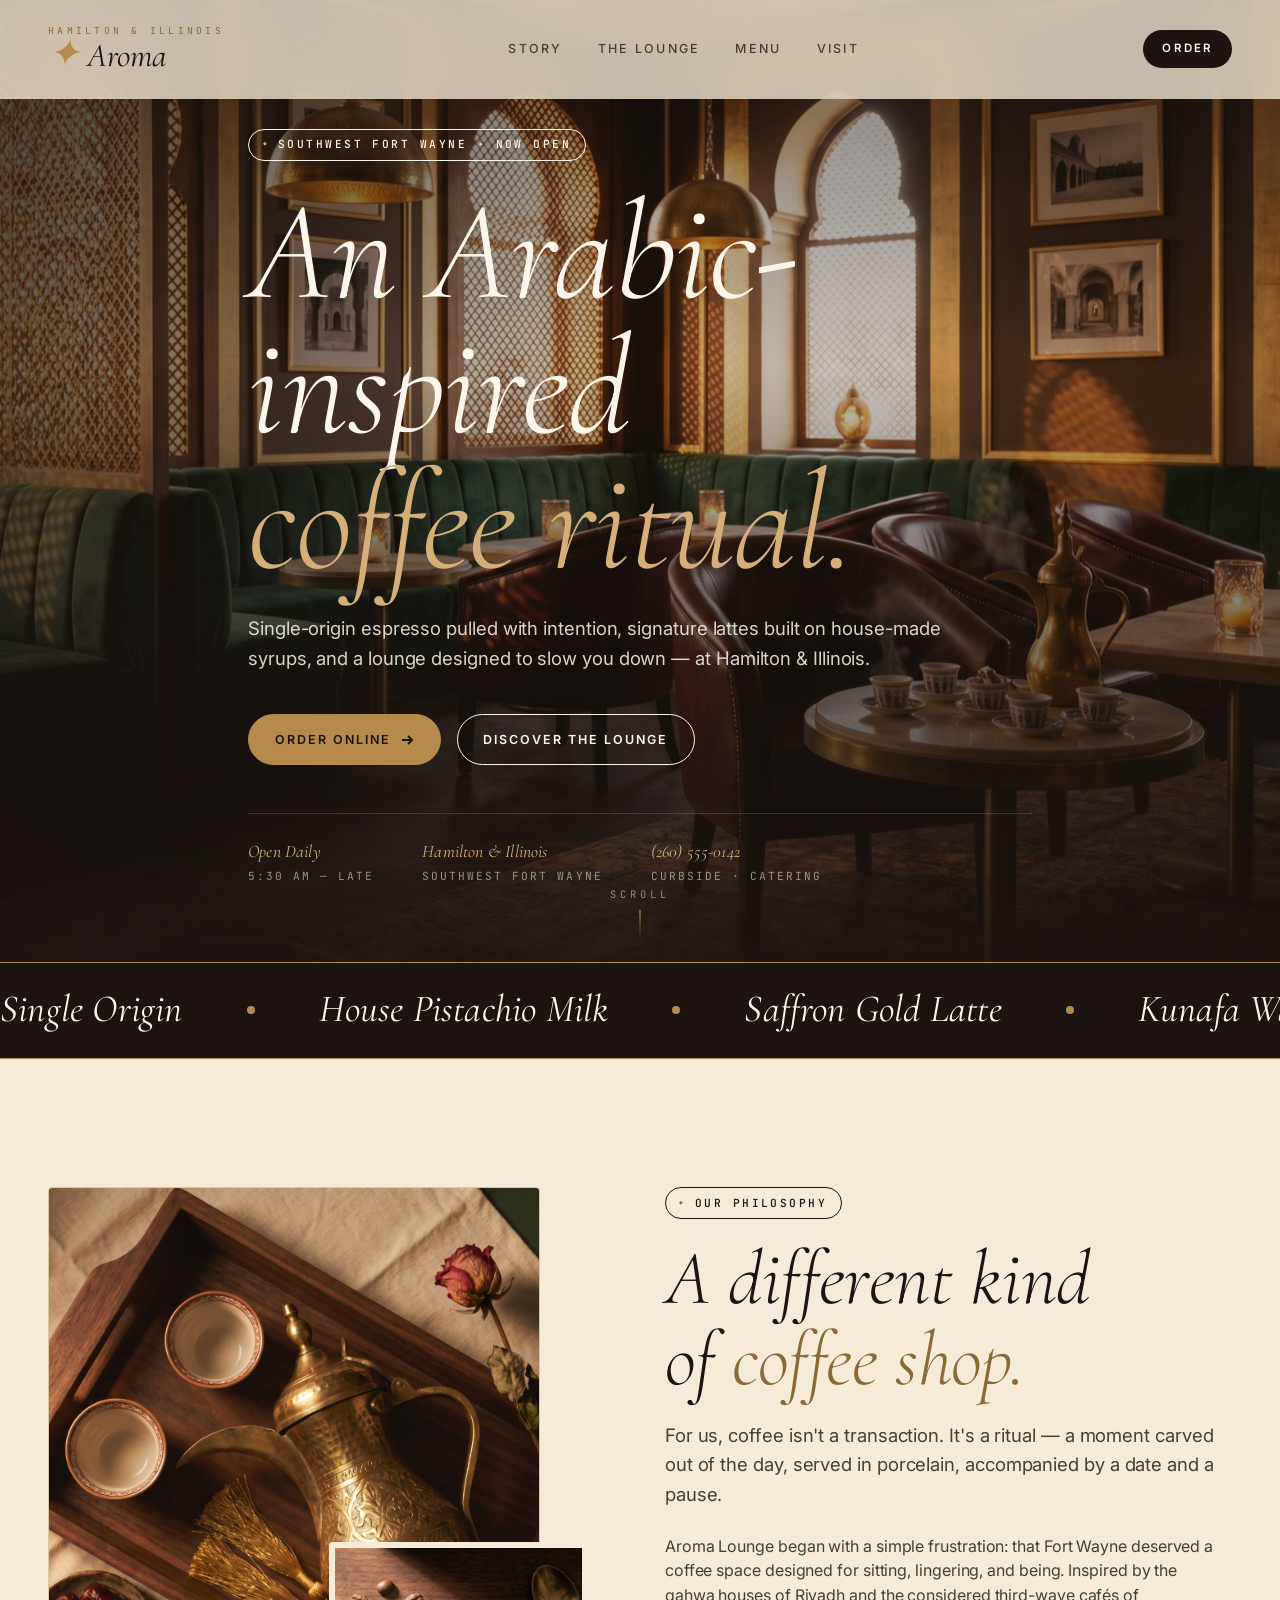
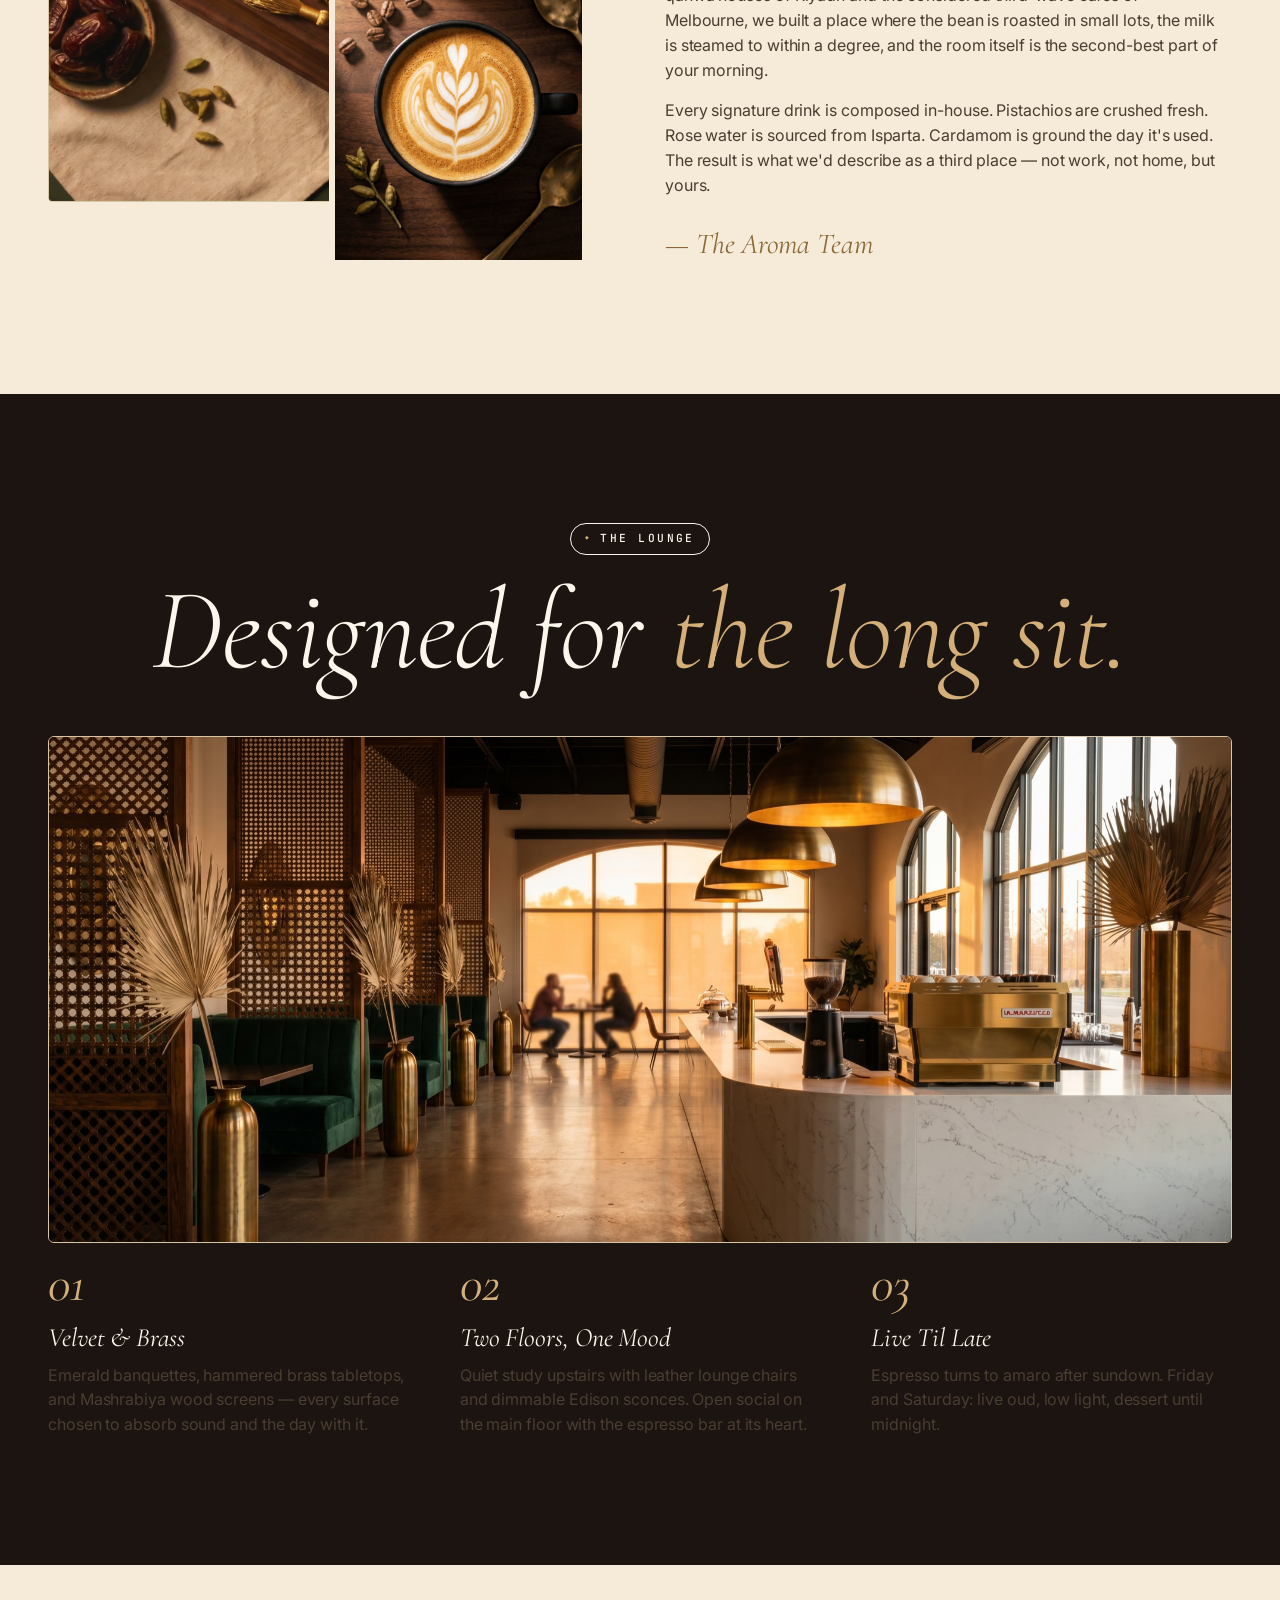
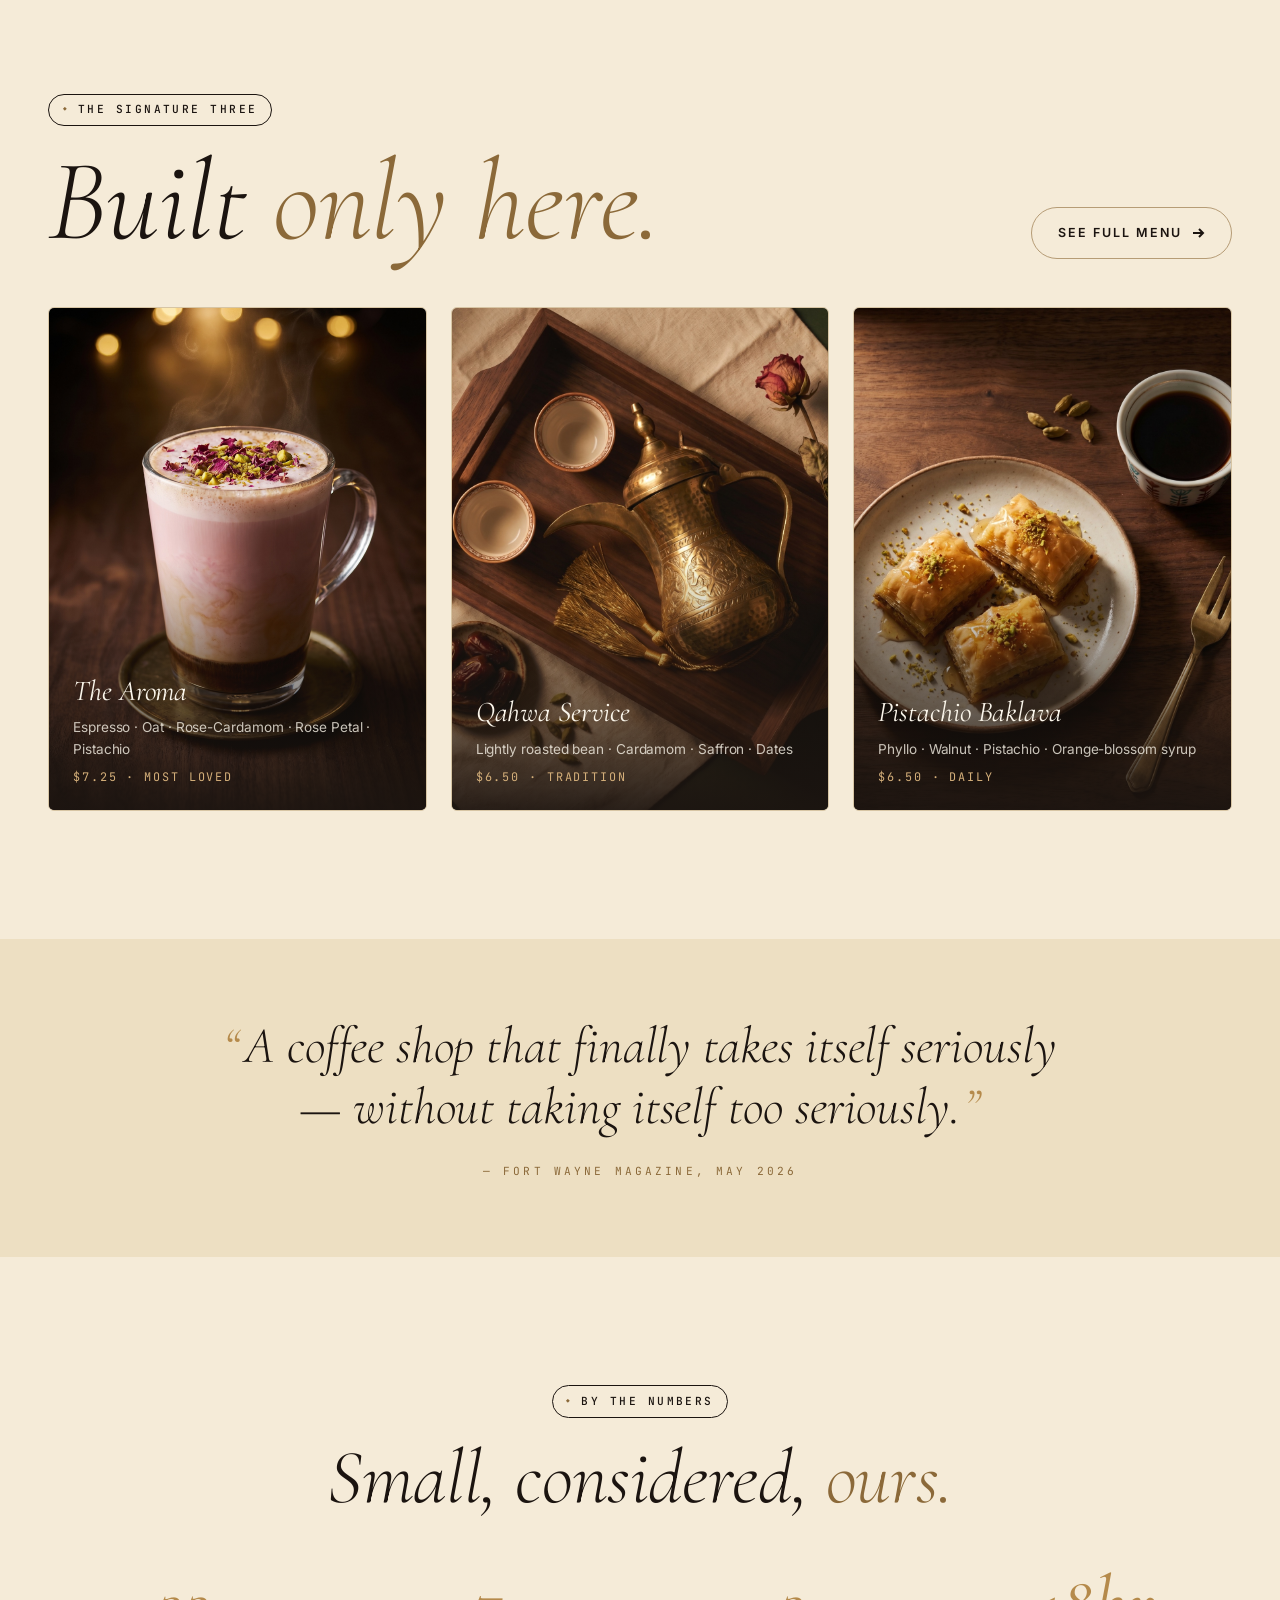
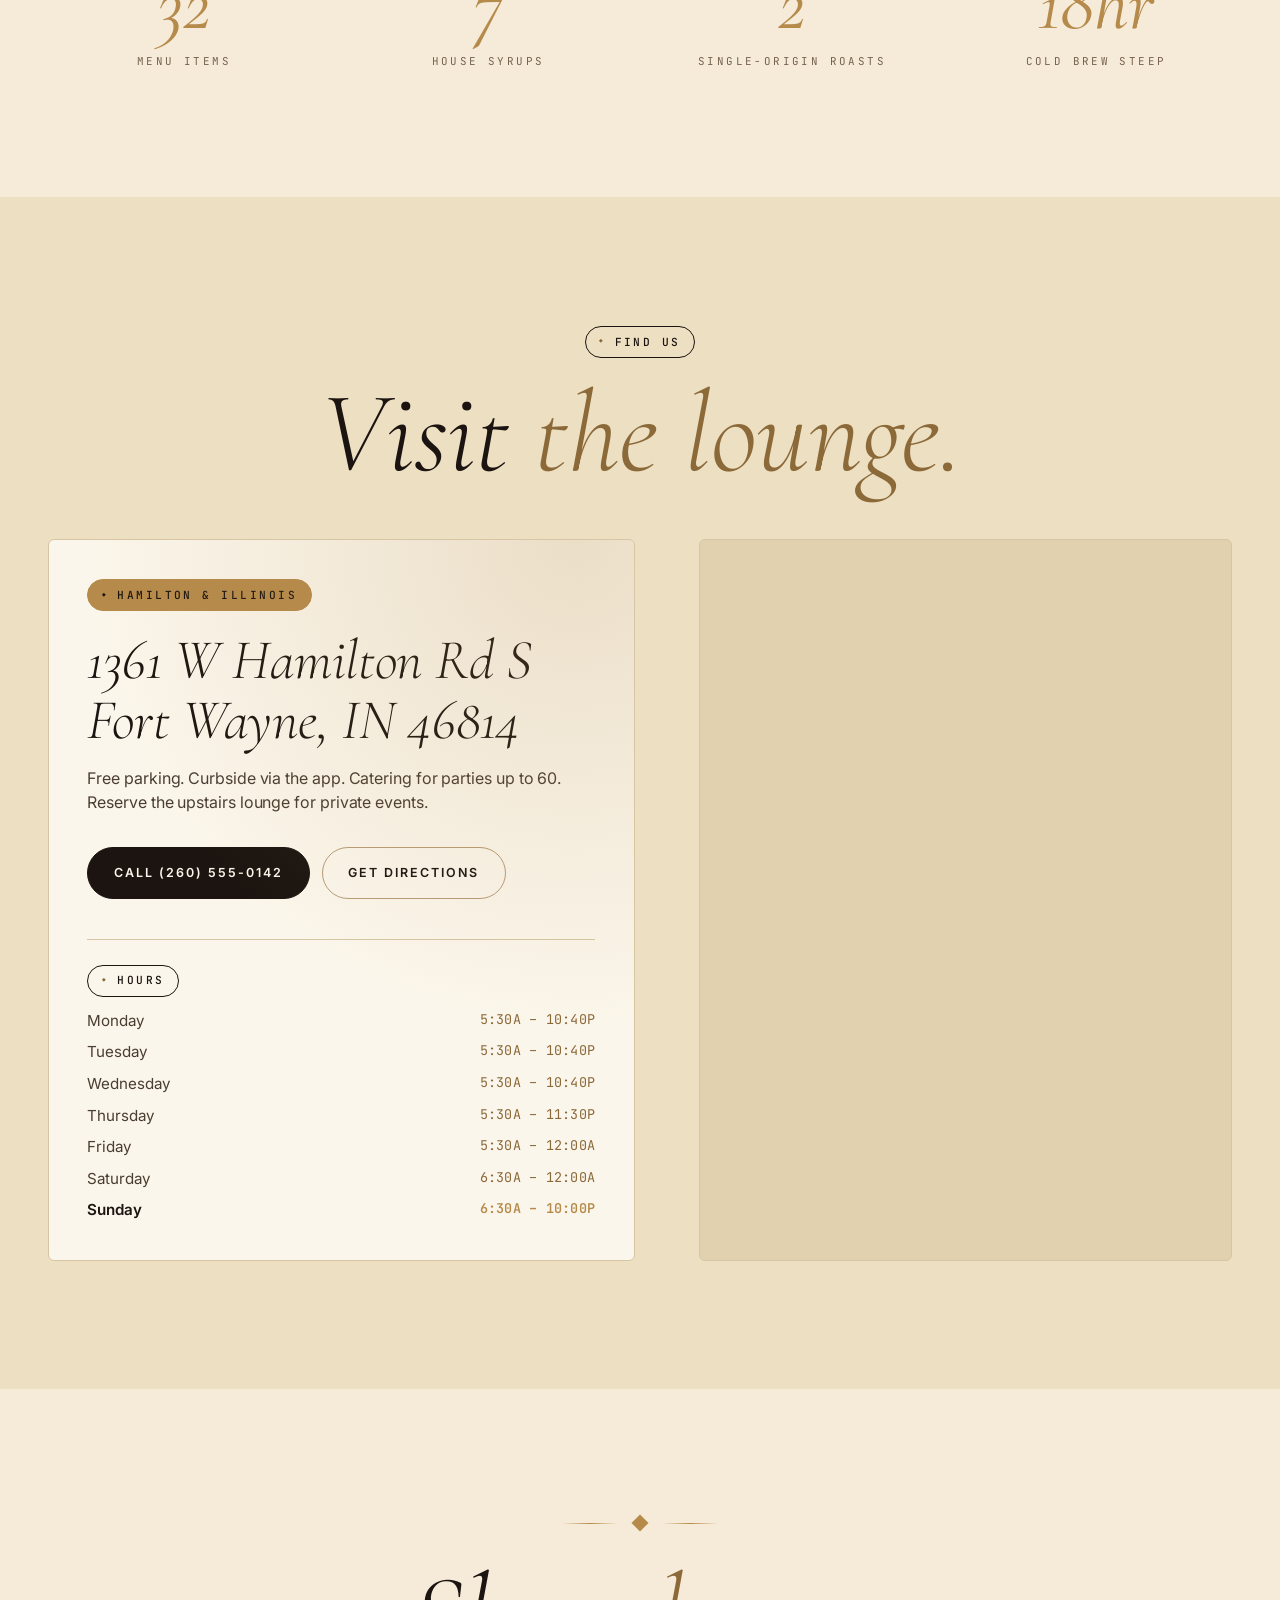
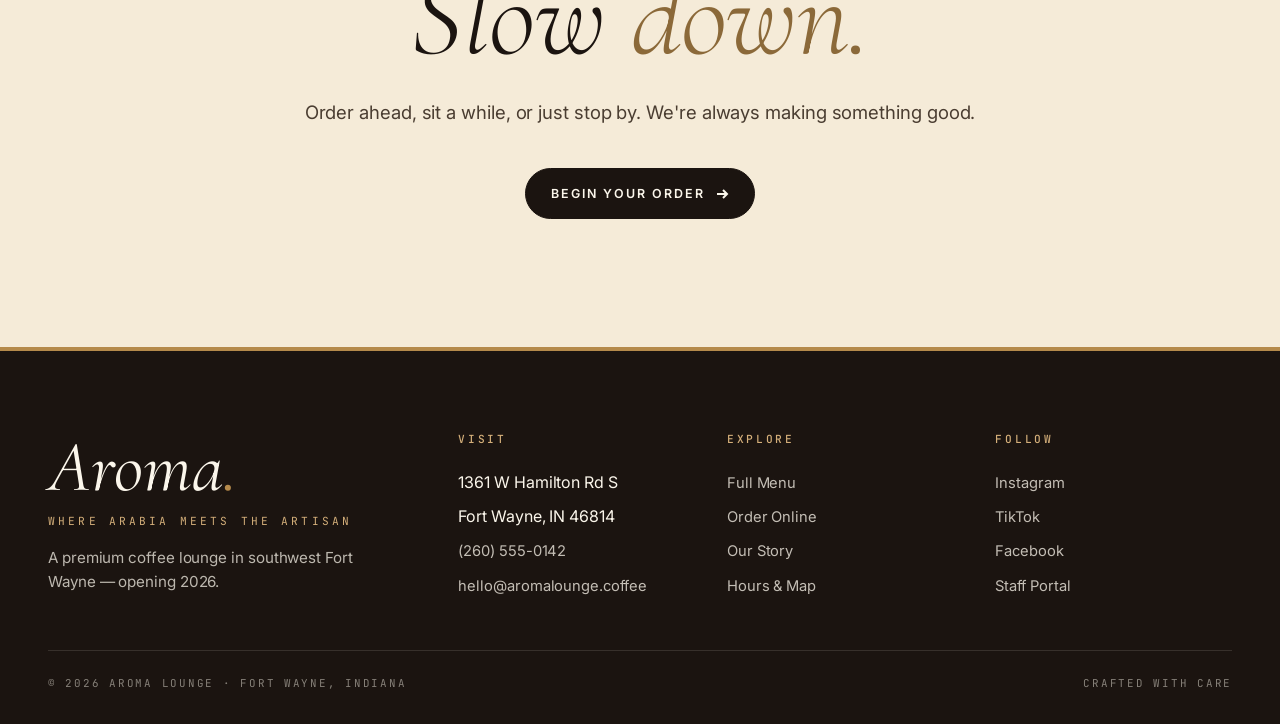
==== commit b43e24a7: "Switch public site to light cream theme + Mocha-style ordering flow Theme: light parchment backgroun" ====
--- a/index.html
+++ b/index.html
@@ -3,15 +3,15 @@
 <head>
   <meta charset="UTF-8" />
   <meta name="viewport" content="width=device-width, initial-scale=1.0" />
-  <title>Aroma Lounge · Premium Coffee & Lounge · Southwest Fort Wayne</title>
-  <meta name="description" content="Where Arabia meets the artisan. A premium coffee lounge at Hamilton & Illinois in Southwest Fort Wayne. Single-origin espresso, signature lattes, traditional Arabic ritual." />
+  <title>Aroma Lounge · Premium Coffee &amp; Lounge · Southwest Fort Wayne</title>
+  <meta name="description" content="Where Arabia meets the artisan. A premium coffee lounge at Hamilton & Illinois in southwest Fort Wayne. Single-origin espresso, signature lattes, traditional Arabic ritual." />
 
   <link rel="preconnect" href="https://fonts.googleapis.com" />
   <link rel="preconnect" href="https://fonts.gstatic.com" crossorigin />
-  <link href="https://fonts.googleapis.com/css2?family=Cormorant+Garamond:ital,wght@0,300;0,400;0,500;0,600;1,300;1,400;1,500&family=Inter:wght@300;400;500;600;700&family=JetBrains+Mono:wght@400;500&display=swap" rel="stylesheet" />
+  <link href="https://fonts.googleapis.com/css2?family=Cormorant+Garamond:ital,wght@0,300;0,400;0,500;1,300;1,400;1,500&family=Inter:wght@300;400;500;600;700&family=JetBrains+Mono:wght@400;500;600&family=Caveat:wght@500;600&display=swap" rel="stylesheet" />
 
   <link rel="stylesheet" href="assets/css/main.css" />
-  <link rel="icon" type="image/svg+xml" href="data:image/svg+xml,%3Csvg xmlns='http://www.w3.org/2000/svg' viewBox='0 0 100 100'%3E%3Crect width='100' height='100' fill='%2314100C'/%3E%3Ctext x='50' y='68' font-family='Cormorant Garamond,serif' font-style='italic' font-size='70' fill='%23B58A4B' text-anchor='middle'%3EA%3C/text%3E%3C/svg%3E" />
+  <link rel="icon" type="image/svg+xml" href="data:image/svg+xml,%3Csvg xmlns='http://www.w3.org/2000/svg' viewBox='0 0 100 100'%3E%3Crect width='100' height='100' fill='%23F5EBD8'/%3E%3Ctext x='50' y='72' font-family='Cormorant Garamond,serif' font-style='italic' font-size='80' fill='%23B58A4B' text-anchor='middle'%3EA%3C/text%3E%3C/svg%3E" />
 </head>
 <body>
 
@@ -19,62 +19,59 @@
   <div class="intro">
     <div class="mark">A<span>·</span>L</div>
     <div class="intro-bar"></div>
-    <div style="font-size:10px; letter-spacing:.4em; color:rgba(244,236,219,0.4); text-transform:uppercase;">Aroma Lounge</div>
+    <div style="font-family: var(--font-mono); font-size: 0.62rem; letter-spacing: 0.4em; color: var(--text-faint); text-transform: uppercase;">Aroma Lounge</div>
   </div>
 
   <!-- Navigation -->
-  <nav class="nav">
-    <a href="/" class="nav-logo">
-      <span class="mark">✦</span>
-      <span>
-        Aroma
-        <span class="sub">Lounge · Est 2026</span>
-      </span>
+  <nav class="nav" id="nav">
+    <a href="index.html" class="nav-brand">
+      <span class="nav-tagline">Hamilton &amp; Illinois</span>
+      <span class="nav-wordmark"><span class="mark">✦</span>Aroma</span>
     </a>
-    <ul class="nav-links">
-      <li><a href="#story">Story</a></li>
-      <li><a href="#lounge">The Lounge</a></li>
-      <li><a href="#signature">Signature</a></li>
-      <li><a href="menu.html">Menu</a></li>
-      <li><a href="#visit">Visit</a></li>
-    </ul>
-    <div class="nav-cta">
-      <a href="menu.html" class="btn btn-ghost" style="position:relative;">
-        <span>Order</span>
-        <span data-cart-count style="position:absolute; top:-6px; right:-6px; width:18px; height:18px; border-radius:50%; background:var(--bronze); color:var(--ink); font-size:10px; font-weight:700; display:flex; align-items:center; justify-content:center; opacity:0;">0</span>
-      </a>
-    </div>
+    <div class="nav-links" id="nav-links">
+      <a href="#story" class="nav-link">Story</a>
+      <a href="#lounge" class="nav-link">The Lounge</a>
+      <a href="menu.html" class="nav-link">Menu</a>
+      <a href="#visit" class="nav-link">Visit</a>
+    </div>
+    <a href="order.html" class="nav-cta">
+      <span>Order</span>
+      <span class="nav-cta-count" data-cart-count style="display:none;">0</span>
+    </a>
+    <button class="nav-toggle" id="nav-toggle" aria-label="Toggle menu">
+      <span></span><span></span><span></span>
+    </button>
   </nav>
 
   <!-- HERO -->
   <header class="hero">
-    <div class="hero-media">
+    <div class="hero-bg">
       <img src="assets/img/hero-lounge.jpg" alt="Aroma Lounge interior" />
     </div>
-    <div class="hero-overlay"></div>
 
     <div class="container hero-content">
-      <span class="eyebrow reveal">Southwest Fort Wayne · Now Open</span>
-      <h1 class="display display-xl reveal reveal-d2" style="margin-block:24px;">
-        <span style="display:block;">An Arabic-inspired</span>
-        <span style="display:block; color:var(--bronze);">coffee ritual.</span>
+      <span class="pill pill-dark fade-up">Southwest Fort Wayne · Now Open</span>
+      <h1 class="h-mega fade-up" style="animation-delay: 0.15s; margin-top: 1.5rem;">
+        An Arabic-inspired<br/><span class="serif accent">coffee ritual.</span>
       </h1>
-      <p class="lede reveal reveal-d3">
+      <p class="lead fade-up" style="animation-delay: 0.3s;">
         Single-origin espresso pulled with intention, signature lattes built on house-made syrups, and a lounge designed to slow you down — at Hamilton &amp; Illinois.
       </p>
-      <div class="reveal reveal-d4" style="margin-top:40px; display:flex; gap:16px; flex-wrap:wrap;">
-        <a href="menu.html" class="btn btn-primary">Order Online</a>
-        <a href="#story" class="btn btn-ghost">Discover the Lounge</a>
-      </div>
-
-      <div class="hero-meta reveal reveal-d4">
-        <div class="meta-item"><strong>Open Daily</strong>5:30 AM – Late</div>
-        <div class="meta-item"><strong>Hamilton & Illinois Rd</strong>Southwest Fort Wayne</div>
-        <div class="meta-item"><strong>(260) 555-0142</strong>Curbside · Catering</div>
-      </div>
-    </div>
-
-    <div class="hero-scroll-cue">Scroll</div>
+      <div class="hero-bottom fade-up" style="animation-delay: 0.45s;">
+        <a href="menu.html" class="btn btn-bronze btn-arrow">Order Online
+          <svg viewBox="0 0 14 14" fill="none" stroke="currentColor" stroke-width="2"><path d="M2 7h10M8 3l4 4-4 4"/></svg>
+        </a>
+        <a href="#story" class="btn btn-light">Discover the Lounge</a>
+      </div>
+
+      <div class="hero-meta fade-up" style="animation-delay: 0.6s;">
+        <div class="item"><strong>Open Daily</strong>5:30 AM — Late</div>
+        <div class="item"><strong>Hamilton &amp; Illinois</strong>Southwest Fort Wayne</div>
+        <div class="item"><strong>(260) 555-0142</strong>Curbside · Catering</div>
+      </div>
+    </div>
+
+    <div class="hero-scroll">Scroll</div>
   </header>
 
   <!-- MARQUEE -->
@@ -85,22 +82,21 @@
       <span class="marquee-item">Saffron Gold Latte <span class="dot"></span></span>
       <span class="marquee-item">Kunafa Waffles <span class="dot"></span></span>
       <span class="marquee-item">Arabic Coffee Service <span class="dot"></span></span>
-      <span class="marquee-item">Daily-Made Baklava <span class="dot"></span></span>
-      <!-- Duplicated for loop -->
+      <span class="marquee-item">Daily Baklava <span class="dot"></span></span>
       <span class="marquee-item">Single Origin <span class="dot"></span></span>
       <span class="marquee-item">House Pistachio Milk <span class="dot"></span></span>
       <span class="marquee-item">Saffron Gold Latte <span class="dot"></span></span>
       <span class="marquee-item">Kunafa Waffles <span class="dot"></span></span>
       <span class="marquee-item">Arabic Coffee Service <span class="dot"></span></span>
-      <span class="marquee-item">Daily-Made Baklava <span class="dot"></span></span>
+      <span class="marquee-item">Daily Baklava <span class="dot"></span></span>
     </div>
   </section>
 
   <!-- STORY -->
-  <section class="section" id="story">
+  <section class="section section-cream" id="story">
     <div class="container">
       <div class="story">
-        <div class="story-img-stack reveal">
+        <div class="story-img-stack" data-reveal>
           <div class="story-img">
             <img src="assets/img/arabic-service.jpg" alt="Traditional Arabic coffee service" loading="lazy" />
           </div>
@@ -108,40 +104,40 @@
             <img src="assets/img/latte-art.jpg" alt="Latte art" loading="lazy" />
           </div>
         </div>
-        <div class="story-body">
-          <span class="eyebrow reveal">Our Philosophy</span>
-          <h2 class="display display-md reveal reveal-d2">A different kind of coffee shop.</h2>
-          <p class="lede reveal reveal-d3">For us, coffee isn't a transaction. It's a ritual — a moment carved out of the day, served in porcelain, accompanied by a date and a pause.</p>
-          <p class="reveal reveal-d4">Aroma Lounge began with a simple frustration: that Fort Wayne deserved a coffee space designed for sitting, lingering, and being. Inspired by the qahwa houses of Riyadh and the considered third-wave cafés of Melbourne, we built a place where the bean is roasted in small lots, the milk is steamed to within a degree, and the room itself is the second-best part of your morning.</p>
-          <p class="reveal reveal-d4">Every signature drink is composed in-house. Pistachios are crushed fresh. Rose water is sourced from Isparta. Cardamom is ground the day it's used. The result is what we'd describe as a third place — not work, not home, but yours.</p>
-          <div class="sig reveal reveal-d4">— The Aroma Team</div>
+        <div class="story-body" data-reveal data-delay="2">
+          <span class="pill">Our Philosophy</span>
+          <h2 class="h-1" style="margin-top: 1.25rem;">A different kind of <span class="serif">coffee shop.</span></h2>
+          <p class="lead" style="margin-top: 1.25rem;">For us, coffee isn't a transaction. It's a ritual — a moment carved out of the day, served in porcelain, accompanied by a date and a pause.</p>
+          <p>Aroma Lounge began with a simple frustration: that Fort Wayne deserved a coffee space designed for sitting, lingering, and being. Inspired by the qahwa houses of Riyadh and the considered third-wave cafés of Melbourne, we built a place where the bean is roasted in small lots, the milk is steamed to within a degree, and the room itself is the second-best part of your morning.</p>
+          <p>Every signature drink is composed in-house. Pistachios are crushed fresh. Rose water is sourced from Isparta. Cardamom is ground the day it's used. The result is what we'd describe as a third place — not work, not home, but yours.</p>
+          <div class="sig">— The Aroma Team</div>
         </div>
       </div>
     </div>
   </section>
 
   <!-- LOUNGE FEATURE -->
-  <section class="section bg-espresso" id="lounge">
-    <div class="container">
-      <div class="text-center reveal" style="margin-bottom:64px;">
-        <span class="eyebrow" style="justify-content:center;">The Lounge</span>
-        <h2 class="display display-lg" style="margin-top:16px;">Designed for the long sit.</h2>
-      </div>
-
-      <img src="assets/img/lounge-wide.jpg" alt="Aroma Lounge interior" class="lounge-wide reveal" loading="lazy" />
+  <section class="section section-dark" id="lounge">
+    <div class="container">
+      <div class="text-center" data-reveal style="margin-bottom: 3rem;">
+        <span class="pill pill-dark" style="justify-content: center;">The Lounge</span>
+        <h2 class="display" style="margin-top: 1.25rem;">Designed for <span class="serif">the long sit.</span></h2>
+      </div>
+
+      <img src="assets/img/lounge-wide.jpg" alt="Aroma Lounge interior" class="lounge-wide" loading="lazy" data-reveal />
 
       <div class="lounge-cols">
-        <div class="lounge-col reveal">
+        <div class="lounge-col" data-reveal>
           <span class="num">01</span>
-          <h3>Velvet & Brass</h3>
+          <h3>Velvet &amp; Brass</h3>
           <p>Emerald banquettes, hammered brass tabletops, and Mashrabiya wood screens — every surface chosen to absorb sound and the day with it.</p>
         </div>
-        <div class="lounge-col reveal reveal-d2">
+        <div class="lounge-col" data-reveal data-delay="2">
           <span class="num">02</span>
           <h3>Two Floors, One Mood</h3>
           <p>Quiet study upstairs with leather lounge chairs and dimmable Edison sconces. Open social on the main floor with the espresso bar at its heart.</p>
         </div>
-        <div class="lounge-col reveal reveal-d3">
+        <div class="lounge-col" data-reveal data-delay="3">
           <span class="num">03</span>
           <h3>Live Til Late</h3>
           <p>Espresso turns to amaro after sundown. Friday and Saturday: live oud, low light, dessert until midnight.</p>
@@ -151,18 +147,20 @@
   </section>
 
   <!-- SIGNATURE -->
-  <section class="section" id="signature">
-    <div class="container">
-      <div class="flex-between reveal" style="margin-bottom:56px; flex-wrap:wrap; gap:24px;">
+  <section class="section section-cream" id="signature">
+    <div class="container">
+      <div class="flex justify-between items-end" data-reveal style="margin-bottom: 3rem; flex-wrap: wrap; gap: 1.5rem;">
         <div>
-          <span class="eyebrow">The Signature Three</span>
-          <h2 class="display display-lg" style="margin-top:16px;">Built only here.</h2>
-        </div>
-        <a href="menu.html" class="link-arrow">See the full menu <span class="arr">→</span></a>
+          <span class="pill">The Signature Three</span>
+          <h2 class="display" style="margin-top: 1.25rem;">Built <span class="serif">only here.</span></h2>
+        </div>
+        <a href="menu.html" class="btn btn-ghost btn-arrow">See full menu
+          <svg viewBox="0 0 14 14" fill="none" stroke="currentColor" stroke-width="2"><path d="M2 7h10M8 3l4 4-4 4"/></svg>
+        </a>
       </div>
 
       <div class="sig-grid">
-        <a href="menu.html#aroma-latte" class="sig-card reveal">
+        <a href="menu.html#aroma-latte" class="sig-card" data-reveal>
           <img src="assets/img/rose-latte.jpg" alt="The Aroma signature latte" loading="lazy" />
           <div class="sig-card-body">
             <h4>The Aroma</h4>
@@ -170,7 +168,7 @@
             <div class="price">$7.25 · Most Loved</div>
           </div>
         </a>
-        <a href="menu.html#qahwa" class="sig-card reveal reveal-d2">
+        <a href="menu.html#qahwa" class="sig-card" data-reveal data-delay="2">
           <img src="assets/img/arabic-service.jpg" alt="Arabic coffee service" loading="lazy" />
           <div class="sig-card-body">
             <h4>Qahwa Service</h4>
@@ -178,7 +176,7 @@
             <div class="price">$6.50 · Tradition</div>
           </div>
         </a>
-        <a href="menu.html#baklava" class="sig-card reveal reveal-d3">
+        <a href="menu.html#baklava" class="sig-card" data-reveal data-delay="3">
           <img src="assets/img/baklava.jpg" alt="Baklava plate" loading="lazy" />
           <div class="sig-card-body">
             <h4>Pistachio Baklava</h4>
@@ -191,64 +189,64 @@
   </section>
 
   <!-- PULL QUOTE -->
-  <section class="section-sm bg-ink" style="border-block:1px solid var(--line-soft);">
-    <div class="container">
-      <div class="pullquote reveal">
+  <section class="section-tight section-oat">
+    <div class="container">
+      <div class="pullquote" data-reveal>
         <div class="quote">A coffee shop that finally takes itself seriously — without taking itself too seriously.</div>
         <div class="attrib">— Fort Wayne Magazine, May 2026</div>
       </div>
     </div>
   </section>
 
-  <!-- LIVE NUMBERS -->
-  <section class="section">
-    <div class="container">
-      <div class="text-center reveal" style="margin-bottom:56px;">
-        <span class="eyebrow" style="justify-content:center;">By the Numbers</span>
-        <h2 class="display display-md" style="margin-top:16px;">Small, considered, ours.</h2>
+  <!-- STATS -->
+  <section class="section section-cream">
+    <div class="container">
+      <div class="text-center" data-reveal style="margin-bottom: 3rem;">
+        <span class="pill">By the Numbers</span>
+        <h2 class="h-1" style="margin-top: 1.25rem;">Small, considered, <span class="serif">ours.</span></h2>
       </div>
       <div class="grid grid-4">
-        <div class="reveal text-center">
-          <div class="display display-md" style="color:var(--bronze)"><span data-count="42" data-suffix="">0</span></div>
-          <p class="muted" style="font-size:13px; letter-spacing:.2em; text-transform:uppercase; margin-top:8px;">Menu Items</p>
-        </div>
-        <div class="reveal reveal-d2 text-center">
-          <div class="display display-md" style="color:var(--bronze)"><span data-count="9" data-suffix="">0</span></div>
-          <p class="muted" style="font-size:13px; letter-spacing:.2em; text-transform:uppercase; margin-top:8px;">House Syrups</p>
-        </div>
-        <div class="reveal reveal-d3 text-center">
-          <div class="display display-md" style="color:var(--bronze)"><span data-count="3" data-suffix="">0</span></div>
-          <p class="muted" style="font-size:13px; letter-spacing:.2em; text-transform:uppercase; margin-top:8px;">Single-Origin Roasts</p>
-        </div>
-        <div class="reveal reveal-d4 text-center">
-          <div class="display display-md" style="color:var(--bronze)"><span data-count="24" data-suffix="hr">0</span></div>
-          <p class="muted" style="font-size:13px; letter-spacing:.2em; text-transform:uppercase; margin-top:8px;">Cold Brew Steep</p>
+        <div class="text-center" data-reveal>
+          <div class="stat-num"><span data-count="42">0</span></div>
+          <p class="stat-label">Menu Items</p>
+        </div>
+        <div class="text-center" data-reveal data-delay="2">
+          <div class="stat-num"><span data-count="9">0</span></div>
+          <p class="stat-label">House Syrups</p>
+        </div>
+        <div class="text-center" data-reveal data-delay="3">
+          <div class="stat-num"><span data-count="3">0</span></div>
+          <p class="stat-label">Single-Origin Roasts</p>
+        </div>
+        <div class="text-center" data-reveal data-delay="4">
+          <div class="stat-num"><span data-count="24" data-suffix="hr">0</span></div>
+          <p class="stat-label">Cold Brew Steep</p>
         </div>
       </div>
     </div>
   </section>
 
   <!-- VISIT -->
-  <section class="section bg-espresso" id="visit">
-    <div class="container">
-      <div class="text-center reveal" style="margin-bottom:56px;">
-        <span class="eyebrow" style="justify-content:center;">Find Us</span>
-        <h2 class="display display-lg" style="margin-top:16px;">Visit the Lounge.</h2>
+  <section class="section section-oat" id="visit">
+    <div class="container">
+      <div class="text-center" data-reveal style="margin-bottom: 3rem;">
+        <span class="pill">Find Us</span>
+        <h2 class="display" style="margin-top: 1.25rem;">Visit <span class="serif">the lounge.</span></h2>
       </div>
       <div class="locale">
-        <div class="locale-card reveal">
-          <span class="eyebrow">Hamilton & Illinois</span>
-          <h3 class="display display-sm" style="margin-top:16px;">1361 W Hamilton Rd S<br/>Fort Wayne, IN 46814</h3>
-          <p style="margin-top:16px;">Free parking. Curbside via the app. Catering for parties up to 60. Reserve the upstairs lounge for private events.</p>
-
-          <div style="display:flex; gap:12px; flex-wrap:wrap; margin-top:32px;">
+        <div class="locale-card" data-reveal>
+          <span class="pill pill-bronze">Hamilton &amp; Illinois</span>
+          <h3 class="h-2" style="margin-top: 1.25rem;">1361 W Hamilton Rd S<br/>Fort Wayne, IN 46814</h3>
+          <p style="margin-top: 1rem; color: var(--text-soft);">Free parking. Curbside via the app. Catering for parties up to 60. Reserve the upstairs lounge for private events.</p>
+
+          <div style="display: flex; gap: 0.75rem; flex-wrap: wrap; margin-top: 2rem;">
             <a href="tel:+12605550142" class="btn btn-primary">Call (260) 555-0142</a>
             <a href="https://maps.google.com/?q=1361+W+Hamilton+Rd+S,+Fort+Wayne,+IN+46814" target="_blank" rel="noopener" class="btn btn-ghost">Get Directions</a>
           </div>
 
-          <div style="margin-top:48px; padding-top:32px; border-top:1px solid var(--line-soft);">
-            <span class="eyebrow">Hours</span>
-            <div class="hours-grid">
+          <div style="margin-top: 2.5rem; padding-top: 1.5rem; border-top: 1px solid var(--line);">
+            <span class="pill">Hours</span>
+            <div class="hours-grid" style="margin-top: 0.75rem;">
               <span class="day">Monday</span><span class="time">5:30A – 10:40P</span>
               <span class="day">Tuesday</span><span class="time">5:30A – 10:40P</span>
               <span class="day">Wednesday</span><span class="time">5:30A – 10:40P</span>
@@ -259,7 +257,7 @@
             </div>
           </div>
         </div>
-        <div class="locale-map reveal reveal-d2">
+        <div class="locale-map" data-reveal data-delay="2">
           <iframe
             src="https://www.google.com/maps?q=1361+W+Hamilton+Rd+S,+Fort+Wayne,+IN+46814&output=embed"
             loading="lazy"
@@ -271,13 +269,15 @@
   </section>
 
   <!-- CTA -->
-  <section class="section">
+  <section class="section section-cream">
     <div class="container text-center">
-      <div class="ornament reveal"><span class="icon"></span></div>
-      <h2 class="display display-xl reveal" style="margin-top:32px;">Slow down.</h2>
-      <p class="lede mx-auto reveal reveal-d2" style="margin-top:24px;">Order ahead, sit a while, or just stop by. We're always making something good.</p>
-      <div class="reveal reveal-d3" style="margin-top:40px;">
-        <a href="menu.html" class="btn btn-primary">Begin Your Order</a>
+      <div class="ornament" data-reveal><span class="icon"></span></div>
+      <h2 class="display" data-reveal style="margin-top: 2rem;">Slow <span class="serif">down.</span></h2>
+      <p class="lead mx-auto" data-reveal data-delay="2" style="margin: 1.5rem auto 0;">Order ahead, sit a while, or just stop by. We're always making something good.</p>
+      <div data-reveal data-delay="3" style="margin-top: 2.5rem;">
+        <a href="menu.html" class="btn btn-primary btn-arrow">Begin Your Order
+          <svg viewBox="0 0 14 14" fill="none" stroke="currentColor" stroke-width="2"><path d="M2 7h10M8 3l4 4-4 4"/></svg>
+        </a>
       </div>
     </div>
   </section>
@@ -285,17 +285,13 @@
   <!-- FOOTER -->
   <footer class="footer">
     <div class="footer-grid">
-      <div class="footer-brand">
-        <div class="display">Aroma<span style="color:var(--bronze)">.</span></div>
-        <p>Where Arabia meets the artisan. A premium coffee lounge in southwest Fort Wayne.</p>
-        <div style="display:flex; gap:12px; margin-top:24px;">
-          <a href="https://instagram.com/aromaloungecoffee" target="_blank" rel="noopener" class="btn-icon" aria-label="Instagram">IG</a>
-          <a href="https://tiktok.com/@aromaloungecoffee" target="_blank" rel="noopener" class="btn-icon" aria-label="TikTok">TT</a>
-          <a href="https://facebook.com/aromaloungecoffee" target="_blank" rel="noopener" class="btn-icon" aria-label="Facebook">FB</a>
-        </div>
+      <div class="footer-brand-block">
+        <div class="footer-brand">Aroma<span class="dot">.</span></div>
+        <div class="footer-tag">Where Arabia meets the artisan</div>
+        <p>A premium coffee lounge in southwest Fort Wayne — opening 2026.</p>
       </div>
       <div class="footer-col">
-        <h5>Visit</h5>
+        <h4>Visit</h4>
         <ul>
           <li>1361 W Hamilton Rd S</li>
           <li>Fort Wayne, IN 46814</li>
@@ -304,31 +300,32 @@
         </ul>
       </div>
       <div class="footer-col">
-        <h5>Explore</h5>
+        <h4>Explore</h4>
         <ul>
           <li><a href="menu.html">Full Menu</a></li>
+          <li><a href="order.html">Order Online</a></li>
           <li><a href="#story">Our Story</a></li>
-          <li><a href="#lounge">The Lounge</a></li>
-          <li><a href="#visit">Hours</a></li>
+          <li><a href="#visit">Hours &amp; Map</a></li>
         </ul>
       </div>
       <div class="footer-col">
-        <h5>More</h5>
+        <h4>Follow</h4>
         <ul>
-          <li><a href="menu.html">Order Online</a></li>
-          <li><a href="#">Gift Cards</a></li>
-          <li><a href="#">Private Events</a></li>
+          <li><a href="https://instagram.com/aromaloungecoffee" target="_blank" rel="noopener">Instagram</a></li>
+          <li><a href="https://tiktok.com/@aromaloungecoffee" target="_blank" rel="noopener">TikTok</a></li>
+          <li><a href="https://facebook.com/aromaloungecoffee" target="_blank" rel="noopener">Facebook</a></li>
           <li><a href="admin/">Staff Portal</a></li>
         </ul>
       </div>
     </div>
     <div class="footer-bottom">
-      <span>© 2026 Aroma Lounge · All rights reserved</span>
-      <span>Crafted in Fort Wayne, Indiana</span>
+      <span>© 2026 Aroma Lounge · Fort Wayne, Indiana</span>
+      <span>Crafted with care</span>
     </div>
   </footer>
 
   <script src="assets/js/menu-data.js"></script>
   <script src="assets/js/main.js"></script>
+  <script src="assets/js/menu.js"></script>
 </body>
 </html>
--- a/assets/css/main.css
+++ b/assets/css/main.css
@@ -1,848 +1,846 @@
-/* ========================================================================
-   AROMA LOUNGE — Design System
-   ======================================================================== */
-
+/* ==========================================================================
+   AROMA LOUNGE — Design System (light cream)
+   Cormorant Garamond italic display · Inter body · bronze accent
+   ========================================================================== */
+
+*, *::before, *::after { box-sizing: border-box; margin: 0; padding: 0; }
+html { -webkit-text-size-adjust: 100%; scroll-behavior: smooth; }
+body { line-height: 1.55; -webkit-font-smoothing: antialiased; -moz-osx-font-smoothing: grayscale; }
+img, picture, video, svg { display: block; max-width: 100%; }
+input, button, textarea, select { font: inherit; color: inherit; background: none; border: none; }
+button { cursor: pointer; }
+a { color: inherit; text-decoration: none; }
+ul, ol { list-style: none; }
+::selection { background: var(--bronze); color: var(--paper); }
+
+/* ---------- Tokens ---------- */
 :root {
-  /* Palette */
-  --ink: #14100C;
-  --ink-soft: #1B1611;
-  --espresso: #2A1F18;
-  --espresso-deep: #1F1712;
-  --bronze: #B58A4B;
+  /* Light cream palette */
+  --paper: #FBF6EB;          /* lightest — for cards & inputs */
+  --bg:    #F5EBD8;          /* page background */
+  --bg-2:  #EDDFC2;          /* alt section */
+  --bg-3:  #E1D1AE;          /* deep oat */
+
+  --ink:   #1B1410;          /* deep espresso text */
+  --ink-2: #2A1F18;
+  --ink-3: #3A2C22;
+
+  --text:      #1B1410;
+  --text-soft: #4A3D31;
+  --text-dim:  #76624D;
+  --text-faint:#9C8669;
+
+  --line:   #D7C5A4;
+  --line-2: #B69C76;
+
+  --bronze:      #B58A4B;    /* primary accent */
+  --bronze-deep: #8B6939;
   --bronze-soft: #D4AF7A;
-  --bronze-deep: #8B6939;
-  --cream: #F4ECDB;
-  --cream-warm: #EFE3CB;
-  --linen: #E8DDC7;
-  --leaf: #4A5A3C;
-  --leaf-soft: #6B7B5C;
-  --rose: #B86F70;
+  --bronze-glow: rgba(180, 138, 75, 0.22);
+
+  --leaf: #4A5A3C;           /* sage — secondary */
+  --rose: #B86F70;           /* dusty rose — accent */
   --ruby: #6F2A2A;
 
-  --line: rgba(180, 138, 75, 0.18);
-  --line-soft: rgba(180, 138, 75, 0.08);
-  --line-strong: rgba(180, 138, 75, 0.4);
-
-  /* Typography */
-  --font-display: "Cormorant Garamond", "Cormorant", "Times New Roman", serif;
-  --font-body: "Inter", -apple-system, BlinkMacSystemFont, "Segoe UI", sans-serif;
-  --font-mono: "JetBrains Mono", ui-monospace, "SF Mono", monospace;
-
-  /* Spacing scale (8pt grid) */
-  --s-1: 4px;
-  --s-2: 8px;
-  --s-3: 16px;
-  --s-4: 24px;
-  --s-5: 32px;
-  --s-6: 48px;
-  --s-7: 64px;
-  --s-8: 96px;
-  --s-9: 128px;
-  --s-10: 192px;
-
-  /* Radii */
-  --r-sm: 2px;
-  --r-md: 6px;
-  --r-lg: 12px;
-  --r-xl: 24px;
-
-  /* Easings */
-  --ease-out: cubic-bezier(0.22, 1, 0.36, 1);
-  --ease-in-out: cubic-bezier(0.65, 0, 0.35, 1);
-  --ease-smooth: cubic-bezier(0.4, 0, 0.2, 1);
-
-  /* Container */
-  --max-w: 1440px;
-  --pad-x: clamp(20px, 4vw, 64px);
-}
-
-/* ========================================================================
-   Reset & Base
-   ======================================================================== */
-
-*, *::before, *::after { box-sizing: border-box; margin: 0; padding: 0; }
-
-html { scroll-behavior: smooth; -webkit-text-size-adjust: 100%; }
-
+  /* Typography — Aroma identity */
+  --font-display: 'Cormorant Garamond', 'Cormorant', Georgia, serif;
+  --font-script:  'Caveat', cursive;
+  --font-body:    'Inter', system-ui, -apple-system, sans-serif;
+  --font-mono:    'JetBrains Mono', ui-monospace, 'SF Mono', monospace;
+
+  --s-1: 0.25rem; --s-2: 0.5rem; --s-3: 0.75rem; --s-4: 1rem;
+  --s-5: 1.5rem; --s-6: 2rem; --s-7: 3rem; --s-8: 4rem;
+  --s-9: 6rem; --s-10: 8rem;
+
+  --max-w: 1400px;
+  --gutter: clamp(1.25rem, 4vw, 3rem);
+  --radius: 4px;
+  --radius-lg: 8px;
+  --radius-pill: 999px;
+
+  --ease: cubic-bezier(0.22, 1, 0.36, 1);
+  --dur: 380ms;
+}
+
+/* ---------- Base ---------- */
 body {
+  background: var(--bg);
+  color: var(--text);
   font-family: var(--font-body);
+  font-size: 1rem;
   font-weight: 400;
-  font-size: 16px;
-  line-height: 1.6;
-  color: var(--cream);
-  background: var(--ink);
-  -webkit-font-smoothing: antialiased;
-  -moz-osx-font-smoothing: grayscale;
+  letter-spacing: -0.005em;
   overflow-x: hidden;
-  min-height: 100vh;
-}
-
-img, svg, video { display: block; max-width: 100%; height: auto; }
-button { font: inherit; cursor: pointer; border: none; background: none; color: inherit; }
-a { color: inherit; text-decoration: none; transition: color 0.3s var(--ease-out); }
-input, textarea, select { font: inherit; color: inherit; }
-
-::selection { background: var(--bronze); color: var(--ink); }
-
-/* ========================================================================
-   Typography
-   ======================================================================== */
-
-.display {
-  font-family: var(--font-display);
-  font-weight: 300;
-  font-style: italic;
-  line-height: 1.05;
-  letter-spacing: -0.01em;
-  color: var(--cream);
-}
-
-.display-xl { font-size: clamp(56px, 10vw, 168px); }
-.display-lg { font-size: clamp(44px, 7vw, 112px); }
-.display-md { font-size: clamp(36px, 5.5vw, 80px); }
-.display-sm { font-size: clamp(28px, 4vw, 56px); }
-
-.eyebrow {
-  font-family: var(--font-body);
-  font-weight: 500;
-  font-size: 11px;
-  text-transform: uppercase;
-  letter-spacing: 0.28em;
-  color: var(--bronze);
-  display: inline-flex;
-  align-items: center;
-  gap: var(--s-3);
-}
-.eyebrow::before {
-  content: "";
-  width: 32px; height: 1px;
-  background: var(--bronze);
-  display: inline-block;
-}
-
-.lede {
-  font-family: var(--font-display);
-  font-style: italic;
-  font-weight: 400;
-  font-size: clamp(20px, 1.8vw, 26px);
-  line-height: 1.5;
-  color: var(--linen);
-  max-width: 56ch;
-}
-
-p { color: rgba(244, 236, 219, 0.78); }
-.muted { color: rgba(244, 236, 219, 0.55); }
-.dim { opacity: 0.65; }
-
-/* ========================================================================
-   Layout
-   ======================================================================== */
-
-.container {
-  width: 100%;
-  max-width: var(--max-w);
-  margin: 0 auto;
-  padding-left: var(--pad-x);
-  padding-right: var(--pad-x);
-}
-
-.section { padding-block: clamp(80px, 12vw, 180px); position: relative; }
-.section-sm { padding-block: clamp(56px, 8vw, 112px); }
-
-.grid { display: grid; gap: var(--s-5); }
+}
+
+/* Subtle warm vignette */
+body::after {
+  content: ''; position: fixed; inset: 0; pointer-events: none; z-index: 1;
+  background: radial-gradient(ellipse at center, transparent 60%, rgba(27, 20, 16, 0.08) 100%);
+  mix-blend-mode: multiply;
+}
+
+.wrap, .container { max-width: var(--max-w); margin: 0 auto; padding-inline: var(--gutter); }
+.section { padding-block: clamp(4.5rem, 10vw, 9rem); position: relative; }
+.section-tight { padding-block: clamp(3rem, 6vw, 5rem); }
+.section-cream { background: var(--bg); }
+.section-oat { background: var(--bg-2); }
+.section-dark { background: var(--ink); color: var(--paper); }
+.section-dark .text-soft, .section-dark p { color: rgba(251, 246, 235, 0.78); }
+.section-dark .text-dim { color: rgba(251, 246, 235, 0.55); }
+
+.flex { display: flex; }
+.grid { display: grid; gap: var(--s-6); }
 .grid-2 { grid-template-columns: repeat(2, 1fr); }
 .grid-3 { grid-template-columns: repeat(3, 1fr); }
 .grid-4 { grid-template-columns: repeat(4, 1fr); }
-
-@media (max-width: 900px) {
-  .grid-2, .grid-3, .grid-4 { grid-template-columns: 1fr; }
-}
-
-.flex { display: flex; }
-.flex-between { display: flex; justify-content: space-between; align-items: center; }
-.flex-center { display: flex; justify-content: center; align-items: center; }
-.stack { display: flex; flex-direction: column; gap: var(--s-3); }
-
-/* ========================================================================
-   Navigation
-   ======================================================================== */
-
-.nav {
-  position: fixed;
-  inset: 0 0 auto 0;
-  z-index: 100;
-  padding: var(--s-4) var(--pad-x);
-  display: flex;
-  justify-content: space-between;
-  align-items: center;
-  transition: background 0.4s var(--ease-out), padding 0.4s var(--ease-out), backdrop-filter 0.4s;
-}
-
-.nav.scrolled {
-  background: rgba(20, 16, 12, 0.85);
-  backdrop-filter: blur(20px) saturate(140%);
-  -webkit-backdrop-filter: blur(20px) saturate(140%);
-  padding-block: var(--s-3);
-  border-bottom: 1px solid var(--line-soft);
-}
-
-.nav-logo {
-  display: flex;
-  align-items: center;
-  gap: var(--s-3);
-  font-family: var(--font-display);
-  font-style: italic;
+.grid-12 { display: grid; grid-template-columns: repeat(12, 1fr); gap: var(--gutter); }
+@media (max-width: 920px) { .grid-2, .grid-3, .grid-4 { grid-template-columns: 1fr; } }
+
+.gap-2 { gap: var(--s-2); } .gap-3 { gap: var(--s-3); } .gap-4 { gap: var(--s-4); }
+.gap-5 { gap: var(--s-5); } .gap-6 { gap: var(--s-6); }
+.mt-2 { margin-top: var(--s-2); } .mt-3 { margin-top: var(--s-3); }
+.mt-4 { margin-top: var(--s-4); } .mt-5 { margin-top: var(--s-5); }
+.mt-6 { margin-top: var(--s-6); } .mt-7 { margin-top: var(--s-7); }
+.mt-8 { margin-top: var(--s-8); }
+.items-center { align-items: center; }
+.items-end { align-items: flex-end; }
+.justify-between { justify-content: space-between; }
+.justify-center { justify-content: center; }
+.text-center { text-align: center; }
+.mx-auto { margin-inline: auto; }
+
+/* ---------- Typography — Cormorant italic display ---------- */
+
+.display, .h-mega, .h-1, .h-2, .h-3, .h-4 {
+  font-family: var(--font-display);
+  font-style: italic;
+  font-weight: 300;
+  line-height: 1.05;
+  letter-spacing: -0.005em;
+  color: var(--ink);
+  text-wrap: balance;
+}
+.display   { font-size: clamp(3.2rem, 9vw, 9rem); line-height: 0.98; }
+.h-mega    { font-size: clamp(3.5rem, 11vw, 10rem); line-height: 0.96; }
+.h-1       { font-size: clamp(2.4rem, 6vw, 5rem); }
+.h-2       { font-size: clamp(2rem, 4.4vw, 3.8rem); }
+.h-3       { font-size: clamp(1.5rem, 2.6vw, 2.2rem); }
+.h-4       { font-size: 1.35rem; }
+.section-dark .display, .section-dark .h-1, .section-dark .h-2, .section-dark .h-3, .section-dark .h-4, .section-dark .h-mega { color: var(--paper); }
+
+.serif, .script {
+  font-family: var(--font-display);
+  font-style: italic;
+  color: var(--bronze-deep);
+}
+.text-bronze { color: var(--bronze-deep); }
+.section-dark .text-bronze { color: var(--bronze-soft); }
+.section-dark .serif { color: var(--bronze-soft); }
+
+.lead {
+  font-size: clamp(1.05rem, 1.45vw, 1.2rem);
+  line-height: 1.6;
+  color: var(--text-soft);
+  max-width: 60ch;
   font-weight: 400;
-  font-size: 22px;
-  letter-spacing: 0.02em;
-  color: var(--cream);
-}
-.nav-logo .mark { color: var(--bronze); font-size: 28px; line-height: 1; }
-.nav-logo .sub {
-  font-family: var(--font-body);
-  font-style: normal;
-  font-size: 9px;
-  letter-spacing: 0.3em;
-  text-transform: uppercase;
-  color: var(--bronze);
-  display: block;
-  margin-top: 2px;
-}
-
-.nav-links {
-  display: flex;
-  gap: var(--s-6);
-  list-style: none;
-  align-items: center;
-}
-.nav-links a {
-  font-size: 13px;
-  font-weight: 500;
-  letter-spacing: 0.08em;
-  text-transform: uppercase;
-  color: rgba(244, 236, 219, 0.78);
-  position: relative;
-  padding-block: 4px;
-}
-.nav-links a::after {
-  content: "";
-  position: absolute;
-  inset: auto 0 0 0;
-  height: 1px;
-  background: var(--bronze);
-  transform: scaleX(0);
-  transform-origin: left;
-  transition: transform 0.4s var(--ease-out);
-}
-.nav-links a:hover { color: var(--cream); }
-.nav-links a:hover::after { transform: scaleX(1); }
-
-.nav-cta {
+}
+.section-dark .lead { color: rgba(251, 246, 235, 0.78); }
+
+.text-soft { color: var(--text-soft); }
+.text-dim  { color: var(--text-dim); }
+.text-faint{ color: var(--text-faint); }
+
+/* ---------- Pills (eyebrows) ---------- */
+
+.pill {
   display: inline-flex;
   align-items: center;
-  gap: var(--s-2);
-}
-
-@media (max-width: 900px) {
-  .nav-links { display: none; }
-}
-
-/* ========================================================================
-   Buttons
-   ======================================================================== */
+  gap: 0.55rem;
+  padding: 0.4rem 0.85rem;
+  font-family: var(--font-mono);
+  font-size: 0.7rem;
+  font-weight: 500;
+  letter-spacing: 0.22em;
+  text-transform: uppercase;
+  color: var(--ink);
+  background: transparent;
+  border: 1px solid var(--ink);
+  border-radius: 999px;
+}
+.pill::before {
+  content: '◆';
+  font-size: 0.55em;
+  color: var(--bronze-deep);
+}
+.pill-bronze { background: var(--bronze); border-color: var(--bronze); color: var(--ink); }
+.pill-bronze::before { color: var(--ink); }
+.pill-dark { background: transparent; border-color: var(--paper); color: var(--paper); }
+.pill-dark::before { color: var(--bronze-soft); }
+
+/* ---------- Buttons ---------- */
 
 .btn {
   display: inline-flex;
   align-items: center;
-  justify-content: center;
-  gap: var(--s-2);
-  padding: 14px 28px;
-  font-size: 12px;
+  gap: 0.6rem;
+  padding: 0.95rem 1.6rem;
+  border-radius: 999px;
+  font-family: var(--font-body);
+  font-size: 0.78rem;
   font-weight: 600;
   letter-spacing: 0.16em;
   text-transform: uppercase;
-  border-radius: var(--r-sm);
-  transition: all 0.4s var(--ease-out);
+  border: 1.5px solid var(--ink);
+  color: var(--ink);
+  background: transparent;
+  transition:
+    transform var(--dur) var(--ease),
+    background var(--dur) var(--ease),
+    color var(--dur) var(--ease),
+    border-color var(--dur) var(--ease);
   cursor: pointer;
+  white-space: nowrap;
+}
+.btn:hover { background: var(--ink); color: var(--paper); transform: translateY(-1px); }
+.btn-primary { background: var(--ink); color: var(--paper); }
+.btn-primary:hover { background: var(--bronze); color: var(--ink); border-color: var(--bronze); }
+.btn-bronze { background: var(--bronze); color: var(--ink); border-color: var(--bronze); }
+.btn-bronze:hover { background: var(--bronze-deep); color: var(--paper); border-color: var(--bronze-deep); }
+.btn-ghost { background: transparent; color: var(--ink); border-color: var(--line-2); }
+.btn-ghost:hover { background: var(--ink); color: var(--paper); border-color: var(--ink); }
+.btn-light { background: transparent; color: var(--paper); border-color: var(--paper); }
+.btn-light:hover { background: var(--bronze); color: var(--ink); border-color: var(--bronze); }
+.btn-arrow svg { width: 14px; height: 14px; transition: transform var(--dur) var(--ease); }
+.btn-arrow:hover svg { transform: translateX(4px); }
+
+/* ---------- Navigation ---------- */
+
+.nav {
+  position: fixed; inset: 0 0 auto 0; z-index: 50;
+  display: flex; align-items: center; justify-content: space-between;
+  padding: 1.6rem var(--gutter);
+  background: rgba(245, 235, 216, 0.78);
+  backdrop-filter: blur(14px) saturate(140%);
+  -webkit-backdrop-filter: blur(14px) saturate(140%);
+  border-bottom: 1px solid transparent;
+  transition:
+    padding var(--dur) var(--ease),
+    background var(--dur) var(--ease),
+    border-color var(--dur) var(--ease);
+}
+.nav.scrolled {
+  padding: 0.85rem var(--gutter);
+  background: rgba(245, 235, 216, 0.96);
+  border-bottom-color: var(--line);
+}
+
+.nav-brand {
+  display: flex; flex-direction: column; align-items: flex-start;
+  line-height: 1;
+  text-decoration: none;
+}
+.nav-tagline {
+  font-family: var(--font-mono);
+  font-size: 0.6rem;
+  letter-spacing: 0.34em;
+  text-transform: uppercase;
+  color: var(--bronze-deep);
+  margin-bottom: 4px;
+  transition: opacity var(--dur) var(--ease);
+}
+.nav-wordmark {
+  font-family: var(--font-display);
+  font-style: italic;
+  font-weight: 400;
+  font-size: clamp(1.6rem, 2.6vw, 2.1rem);
+  letter-spacing: 0.005em;
+  color: var(--ink);
+  line-height: 1;
+  display: flex; align-items: baseline; gap: 0.4rem;
+}
+.nav-wordmark .mark { color: var(--bronze); font-size: 1.15em; line-height: 0.8; }
+
+.nav-links { display: flex; gap: 2.2rem; }
+.nav-link {
+  font-family: var(--font-body);
+  font-size: 0.78rem;
+  font-weight: 500;
+  letter-spacing: 0.18em;
+  text-transform: uppercase;
+  color: var(--text-soft);
   position: relative;
-  overflow: hidden;
-  white-space: nowrap;
-}
-
-.btn-primary {
+  padding: 0.3rem 0;
+  transition: color var(--dur) var(--ease);
+}
+.nav-link:hover, .nav-link[aria-current="page"] { color: var(--ink); }
+.nav-link[aria-current="page"]::after {
+  content: ''; position: absolute; left: 0; right: 0; bottom: -4px;
+  height: 1.5px; background: var(--bronze);
+}
+
+.nav-cta {
+  display: inline-flex; align-items: center; gap: 0.5rem;
+  padding: 0.65rem 1.2rem;
+  font-family: var(--font-body);
+  font-size: 0.72rem; font-weight: 600;
+  letter-spacing: 0.18em; text-transform: uppercase;
+  background: var(--ink); color: var(--paper);
+  border-radius: 999px;
+  transition: background var(--dur) var(--ease), color var(--dur) var(--ease);
+  position: relative;
+}
+.nav-cta:hover { background: var(--bronze); color: var(--ink); }
+
+.nav-cta-count {
   background: var(--bronze);
   color: var(--ink);
-}
-.btn-primary:hover {
-  background: var(--bronze-soft);
-  transform: translateY(-1px);
-  box-shadow: 0 10px 30px -10px rgba(180, 138, 75, 0.5);
-}
-
-.btn-ghost {
-  background: transparent;
-  color: var(--cream);
-  border: 1px solid var(--line);
-}
-.btn-ghost:hover {
-  background: rgba(180, 138, 75, 0.08);
-  border-color: var(--bronze);
-  color: var(--bronze);
-}
-
-.btn-dark {
-  background: var(--ink);
-  color: var(--cream);
-  border: 1px solid var(--line);
-}
-.btn-dark:hover {
-  background: var(--espresso);
-  border-color: var(--bronze);
-}
-
-.btn-icon {
-  width: 44px; height: 44px;
-  padding: 0;
-  border-radius: 50%;
-  background: transparent;
-  color: var(--cream);
-  border: 1px solid var(--line);
-}
-.btn-icon:hover { border-color: var(--bronze); color: var(--bronze); background: rgba(180,138,75,0.06); }
-
-.link-arrow {
-  display: inline-flex;
-  align-items: center;
-  gap: var(--s-2);
-  font-size: 13px;
-  letter-spacing: 0.12em;
-  text-transform: uppercase;
-  color: var(--bronze);
-  padding-bottom: 4px;
-  border-bottom: 1px solid var(--line);
-  transition: all 0.3s var(--ease-out);
-}
-.link-arrow .arr { transition: transform 0.4s var(--ease-out); }
-.link-arrow:hover { color: var(--bronze-soft); border-color: var(--bronze); }
-.link-arrow:hover .arr { transform: translateX(6px); }
-
-/* ========================================================================
-   Hero
-   ======================================================================== */
+  font-family: var(--font-mono);
+  font-size: 0.7rem;
+  font-weight: 700;
+  padding: 0.1rem 0.5rem;
+  border-radius: 999px;
+  min-width: 1.4rem;
+  text-align: center;
+}
+.nav-cta:hover .nav-cta-count { background: var(--ink); color: var(--bronze); }
+
+.nav-toggle { display: none; flex-direction: column; gap: 5px; padding: 8px; }
+.nav-toggle span { width: 22px; height: 1.5px; background: var(--ink); transition: transform var(--dur) var(--ease); }
+
+@media (max-width: 820px) {
+  .nav { padding: 1rem var(--gutter); }
+  .nav-links {
+    display: none;
+    position: absolute; top: 100%; left: 0; right: 0;
+    flex-direction: column; gap: 0;
+    background: var(--paper);
+    padding: 0.5rem var(--gutter) 1rem;
+    border-bottom: 1px solid var(--line);
+  }
+  .nav-links.open { display: flex; }
+  .nav-links .nav-link { padding: 1rem 0; border-bottom: 1px solid var(--line); letter-spacing: 0.16em; }
+  .nav-links .nav-link:last-child { border-bottom: 0; }
+  .nav-toggle { display: flex; }
+  .nav-wordmark { font-size: 1.5rem; }
+  .nav-tagline { font-size: 0.55rem; }
+}
+
+/* ---------- Hero ---------- */
 
 .hero {
+  position: relative;
   min-height: 100vh;
-  position: relative;
-  overflow: hidden;
   display: flex;
   align-items: flex-end;
-  padding-bottom: clamp(60px, 8vw, 120px);
-  isolation: isolate;
-}
-
-.hero-media {
-  position: absolute;
-  inset: 0;
-  z-index: -1;
+  padding-top: 8rem;
+  padding-bottom: clamp(3rem, 6vw, 6rem);
+  background: var(--ink);
+  color: var(--paper);
   overflow: hidden;
 }
-.hero-media img, .hero-media video {
-  width: 100%; height: 100%;
-  object-fit: cover;
-  transform: scale(1.08);
-  animation: heroKenBurns 18s var(--ease-out) infinite alternate;
-}
-
+.hero-bg { position: absolute; inset: 0; z-index: 0; }
+.hero-bg img {
+  width: 100%; height: 100%; object-fit: cover;
+  animation: heroKenBurns 22s var(--ease) infinite alternate;
+}
 @keyframes heroKenBurns {
-  from { transform: scale(1.05) translate(0, 0); }
-  to { transform: scale(1.14) translate(-2%, -1%); }
-}
-
-.hero-overlay {
-  position: absolute;
-  inset: 0;
-  z-index: -1;
+  from { transform: scale(1.04) translate(0, 0); }
+  to   { transform: scale(1.12) translate(-1.5%, -1%); }
+}
+.hero-bg::after {
+  content: '';
+  position: absolute; inset: 0;
   background:
-    linear-gradient(180deg, rgba(20, 16, 12, 0.55) 0%, rgba(20, 16, 12, 0.2) 35%, rgba(20, 16, 12, 0.95) 100%),
-    radial-gradient(ellipse at 30% 50%, transparent 0%, rgba(20, 16, 12, 0.5) 100%);
-}
-
-.hero-content { max-width: 880px; }
-
-.hero h1 { margin-block: var(--s-4); }
-
-.hero-meta {
-  margin-top: var(--s-6);
+    linear-gradient(180deg, rgba(27, 20, 16, 0.55) 0%, rgba(27, 20, 16, 0.25) 38%, rgba(27, 20, 16, 0.94) 100%),
+    linear-gradient(90deg, rgba(27, 20, 16, 0.55) 0%, transparent 50%);
+}
+
+.hero-content {
+  position: relative; z-index: 2;
+  max-width: 880px;
+}
+.hero h1 { color: var(--paper); }
+.hero h1 .accent { color: var(--bronze-soft); }
+.hero .lead { color: rgba(251, 246, 235, 0.85); margin-top: 1.5rem; max-width: 60ch; }
+
+.hero-bottom {
+  margin-top: 2.5rem;
   display: flex;
-  gap: var(--s-6);
+  gap: 1rem;
   flex-wrap: wrap;
   align-items: center;
-  padding-top: var(--s-4);
-  border-top: 1px solid var(--line);
-}
-.hero-meta .meta-item {
-  font-size: 12px;
-  letter-spacing: 0.12em;
-  text-transform: uppercase;
-  color: rgba(244, 236, 219, 0.6);
-}
-.hero-meta .meta-item strong { color: var(--bronze); font-weight: 600; display: block; font-size: 14px; margin-bottom: 2px; }
-
-.hero-scroll-cue {
+}
+
+.hero-meta {
+  margin-top: 3rem;
+  display: flex;
+  gap: 3rem;
+  flex-wrap: wrap;
+  padding-top: 1.5rem;
+  border-top: 1px solid rgba(251, 246, 235, 0.15);
+}
+.hero-meta .item {
+  font-family: var(--font-mono);
+  font-size: 0.7rem;
+  letter-spacing: 0.18em;
+  text-transform: uppercase;
+  color: rgba(251, 246, 235, 0.55);
+}
+.hero-meta .item strong {
+  color: var(--bronze-soft);
+  font-family: var(--font-display);
+  font-style: italic;
+  font-weight: 400;
+  font-size: 1.1rem;
+  letter-spacing: 0.01em;
+  text-transform: none;
+  display: block;
+  margin-bottom: 2px;
+}
+
+.hero-scroll {
   position: absolute;
-  bottom: 24px;
+  bottom: 1.5rem;
   left: 50%;
   transform: translateX(-50%);
-  font-size: 10px;
+  font-family: var(--font-mono);
+  font-size: 0.65rem;
   letter-spacing: 0.4em;
   text-transform: uppercase;
-  color: rgba(244, 236, 219, 0.5);
-  z-index: 1;
+  color: rgba(251, 246, 235, 0.5);
+  z-index: 3;
   text-align: center;
 }
-.hero-scroll-cue::after {
-  content: "";
+.hero-scroll::after {
+  content: '';
   display: block;
-  width: 1px;
-  height: 36px;
-  background: linear-gradient(to bottom, var(--bronze), transparent);
-  margin: var(--s-2) auto 0;
-  animation: scrollPulse 2.2s var(--ease-in-out) infinite;
+  width: 1px; height: 28px;
+  margin: 0.5rem auto 0;
+  background: linear-gradient(to bottom, var(--bronze-soft), transparent);
+  animation: scrollPulse 2s var(--ease) infinite;
 }
 @keyframes scrollPulse {
-  0%, 100% { transform: scaleY(0.4); transform-origin: top; opacity: 0.6; }
-  50% { transform: scaleY(1); transform-origin: top; opacity: 1; }
-}
-
-/* ========================================================================
-   Marquee
-   ======================================================================== */
+  0%, 100% { transform: scaleY(0.4); transform-origin: top; opacity: 0.5; }
+  50%      { transform: scaleY(1);   transform-origin: top; opacity: 1; }
+}
+
+/* ---------- Marquee ---------- */
 
 .marquee {
+  background: var(--ink);
+  color: var(--paper);
+  padding-block: 1.1rem;
   overflow: hidden;
-  padding-block: var(--s-5);
-  border-block: 1px solid var(--line);
-  background: var(--ink-soft);
+  border-block: 1px solid var(--bronze);
 }
 .marquee-track {
   display: flex;
-  gap: var(--s-8);
+  gap: 4rem;
   white-space: nowrap;
   animation: marquee 38s linear infinite;
   width: max-content;
-}
-@keyframes marquee {
-  from { transform: translateX(0); }
-  to { transform: translateX(-50%); }
-}
-.marquee-item {
-  display: inline-flex;
-  align-items: center;
-  gap: var(--s-5);
-  font-family: var(--font-display);
-  font-style: italic;
-  font-size: clamp(28px, 4vw, 56px);
-  color: var(--cream);
-  letter-spacing: -0.01em;
-}
+  font-family: var(--font-display);
+  font-style: italic;
+  font-size: clamp(1.6rem, 3vw, 2.6rem);
+  letter-spacing: 0.005em;
+}
+.marquee-item { display: inline-flex; align-items: center; gap: 4rem; }
 .marquee-item .dot {
   width: 8px; height: 8px;
   border-radius: 50%;
   background: var(--bronze);
 }
-
-/* ========================================================================
-   Sections — Story
-   ======================================================================== */
+@keyframes marquee {
+  from { transform: translateX(0); }
+  to   { transform: translateX(-50%); }
+}
+
+/* ---------- Story ---------- */
 
 .story {
   display: grid;
   grid-template-columns: 1fr 1.05fr;
-  gap: clamp(40px, 6vw, 96px);
+  gap: clamp(2rem, 6vw, 5rem);
   align-items: center;
 }
-@media (max-width: 900px) { .story { grid-template-columns: 1fr; } }
-
+@media (max-width: 920px) { .story { grid-template-columns: 1fr; } }
+
+.story-img-stack {
+  position: relative;
+  padding-bottom: clamp(2rem, 5vw, 4rem);
+  padding-right: clamp(1.5rem, 4vw, 3rem);
+}
 .story-img {
   position: relative;
-  border-radius: var(--r-md);
   overflow: hidden;
-}
-.story-img::after {
-  content: "";
-  position: absolute;
-  inset: 0;
-  box-shadow: inset 0 0 80px rgba(20,16,12,0.4);
-  pointer-events: none;
+  border-radius: 4px;
+  border: 1px solid var(--line);
 }
 .story-img img { width: 100%; aspect-ratio: 4/5; object-fit: cover; }
-
-.story-img-stack {
-  position: relative;
-  padding-bottom: clamp(40px, 6vw, 80px);
-  padding-right: clamp(20px, 4vw, 60px);
-}
 .story-img-stack .secondary {
   position: absolute;
   bottom: 0; right: 0;
   width: 48%;
   aspect-ratio: 4/5;
-  border: 8px solid var(--ink);
-  border-radius: var(--r-md);
+  border: 6px solid var(--bg);
+  border-radius: 4px;
   overflow: hidden;
 }
 .story-img-stack .secondary img { width: 100%; height: 100%; object-fit: cover; }
 
-.story-body h2 { margin-block: var(--s-4); }
-.story-body .lede { margin-bottom: var(--s-5); }
-.story-body p { margin-bottom: var(--s-3); max-width: 56ch; }
+.story-body .lead { margin-bottom: 1.5rem; }
+.story-body p { margin-bottom: 1rem; max-width: 56ch; color: var(--text-soft); }
 .story-body .sig {
-  margin-top: var(--s-5);
-  font-family: var(--font-display);
-  font-style: italic;
-  font-size: 32px;
-  color: var(--bronze);
-  letter-spacing: 0.02em;
-}
-
-/* ========================================================================
-   Lounge — Editorial wide image + text block
-   ======================================================================== */
-
-.lounge-feature {
-  display: grid;
-  grid-template-columns: 1fr;
-  gap: var(--s-6);
-}
+  margin-top: 1.5rem;
+  font-family: var(--font-display);
+  font-style: italic;
+  font-size: 1.8rem;
+  color: var(--bronze-deep);
+}
+
+/* ---------- Lounge feature ---------- */
+
+.lounge-feature { display: grid; gap: 2rem; }
 .lounge-wide {
   width: 100%;
   aspect-ratio: 21/9;
   object-fit: cover;
-  border-radius: var(--r-md);
-  filter: contrast(1.05) saturate(0.95);
+  border-radius: 6px;
+  border: 1px solid var(--line);
 }
 .lounge-cols {
   display: grid;
-  grid-template-columns: 1fr 1fr 1fr;
-  gap: clamp(24px, 4vw, 64px);
-  padding-top: var(--s-5);
-}
-@media (max-width: 900px) { .lounge-cols { grid-template-columns: 1fr; } }
-
-.lounge-col h3 {
-  font-family: var(--font-display);
-  font-style: italic;
-  font-weight: 400;
-  font-size: 28px;
-  color: var(--cream);
-  margin-bottom: var(--s-3);
-}
+  grid-template-columns: repeat(3, 1fr);
+  gap: clamp(1.5rem, 4vw, 4rem);
+  padding-top: 1rem;
+}
+@media (max-width: 920px) { .lounge-cols { grid-template-columns: 1fr; } }
+
 .lounge-col .num {
   font-family: var(--font-display);
-  font-size: 56px;
+  font-style: italic;
+  font-size: 3.2rem;
   color: var(--bronze);
-  font-style: italic;
   line-height: 1;
   display: block;
-  margin-bottom: var(--s-3);
-}
-
-/* ========================================================================
-   Signature menu cards (preview on home)
-   ======================================================================== */
+  margin-bottom: 0.75rem;
+}
+.lounge-col h3 {
+  font-family: var(--font-display);
+  font-style: italic;
+  font-weight: 400;
+  font-size: 1.65rem;
+  color: var(--ink);
+  margin-bottom: 0.6rem;
+  line-height: 1.15;
+}
+.lounge-col p { color: var(--text-soft); }
+.section-dark .lounge-col h3 { color: var(--paper); }
+.section-dark .lounge-col .num { color: var(--bronze-soft); }
+
+/* ---------- Signature cards ---------- */
 
 .sig-grid {
   display: grid;
   grid-template-columns: repeat(3, 1fr);
-  gap: var(--s-5);
-}
-@media (max-width: 900px) { .sig-grid { grid-template-columns: 1fr; } }
+  gap: 1.5rem;
+}
+@media (max-width: 920px) { .sig-grid { grid-template-columns: 1fr; } }
 
 .sig-card {
   position: relative;
-  border-radius: var(--r-md);
   overflow: hidden;
+  border-radius: 6px;
+  border: 1px solid var(--line);
+  background: var(--paper);
   cursor: pointer;
-  transition: transform 0.6s var(--ease-out);
+  transition: transform var(--dur) var(--ease), border-color var(--dur) var(--ease);
 }
 .sig-card img {
   width: 100%; aspect-ratio: 3/4;
   object-fit: cover;
-  transition: transform 0.8s var(--ease-out);
+  transition: transform 0.9s var(--ease);
 }
 .sig-card::after {
-  content: "";
-  position: absolute;
-  inset: 0;
-  background: linear-gradient(180deg, transparent 40%, rgba(20,16,12,0.95) 100%);
+  content: '';
+  position: absolute; inset: 0;
+  background: linear-gradient(180deg, transparent 50%, rgba(27, 20, 16, 0.92) 100%);
   pointer-events: none;
 }
 .sig-card-body {
-  position: absolute;
-  bottom: 0; left: 0; right: 0;
-  padding: var(--s-5);
+  position: absolute; bottom: 0; left: 0; right: 0;
+  padding: 1.5rem;
   z-index: 2;
+  color: var(--paper);
 }
 .sig-card-body h4 {
   font-family: var(--font-display);
   font-style: italic;
   font-weight: 400;
-  font-size: 30px;
-  color: var(--cream);
-  margin-bottom: 4px;
-}
-.sig-card-body .desc { font-size: 13px; color: rgba(244,236,219,0.7); }
-.sig-card-body .price { color: var(--bronze); font-size: 13px; letter-spacing: 0.1em; margin-top: var(--s-2); }
-
-.sig-card:hover img { transform: scale(1.06); }
-
-/* ========================================================================
-   Quote / Pull
-   ======================================================================== */
+  font-size: 1.8rem;
+  color: var(--paper);
+  margin-bottom: 0.25rem;
+}
+.sig-card-body .desc { font-size: 0.85rem; color: rgba(251, 246, 235, 0.78); }
+.sig-card-body .price {
+  font-family: var(--font-mono);
+  color: var(--bronze-soft);
+  font-size: 0.74rem;
+  letter-spacing: 0.16em;
+  text-transform: uppercase;
+  margin-top: 0.5rem;
+}
+.sig-card:hover { border-color: var(--bronze); }
+.sig-card:hover img { transform: scale(1.05); }
+
+/* ---------- Pullquote ---------- */
 
 .pullquote {
   text-align: center;
-  max-width: 1000px;
+  max-width: 980px;
   margin: 0 auto;
-  padding-block: var(--s-7);
 }
 .pullquote .quote {
   font-family: var(--font-display);
   font-style: italic;
   font-weight: 300;
-  font-size: clamp(28px, 4.5vw, 64px);
+  font-size: clamp(1.8rem, 4vw, 3.4rem);
   line-height: 1.2;
-  color: var(--cream);
-}
-.pullquote .quote::before, .pullquote .quote::after {
+  color: var(--ink);
+  text-wrap: balance;
+}
+.pullquote .quote::before { content: '“'; color: var(--bronze); margin-right: 4px; }
+.pullquote .quote::after  { content: '”'; color: var(--bronze); margin-left: 4px; }
+.pullquote .attrib {
+  margin-top: 1.5rem;
+  font-family: var(--font-mono);
+  font-size: 0.7rem;
+  letter-spacing: 0.28em;
+  text-transform: uppercase;
+  color: var(--bronze-deep);
+}
+
+/* ---------- Stats ---------- */
+
+.stat-num {
+  font-family: var(--font-display);
+  font-style: italic;
+  font-size: clamp(3rem, 6vw, 5rem);
+  line-height: 1;
   color: var(--bronze);
-  font-size: 1.2em;
-  vertical-align: -0.1em;
-}
-.pullquote .quote::before { content: "“ "; margin-right: 4px; }
-.pullquote .quote::after { content: " ”"; margin-left: 4px; }
-.pullquote .attrib { margin-top: var(--s-4); font-size: 11px; letter-spacing: 0.3em; text-transform: uppercase; color: var(--bronze); }
-
-/* ========================================================================
-   Hours + Location
-   ======================================================================== */
+}
+.stat-label {
+  font-family: var(--font-mono);
+  font-size: 0.68rem;
+  letter-spacing: 0.22em;
+  text-transform: uppercase;
+  color: var(--text-dim);
+  margin-top: 0.6rem;
+}
+
+/* ---------- Visit/locale ---------- */
 
 .locale {
   display: grid;
   grid-template-columns: 1.1fr 1fr;
-  gap: clamp(40px, 6vw, 80px);
+  gap: clamp(2rem, 5vw, 4rem);
   align-items: stretch;
 }
-@media (max-width: 900px) { .locale { grid-template-columns: 1fr; } }
+@media (max-width: 920px) { .locale { grid-template-columns: 1fr; } }
 
 .locale-card {
-  background: var(--espresso);
-  padding: clamp(32px, 4vw, 56px);
-  border-radius: var(--r-md);
-  border: 1px solid var(--line-soft);
+  background: var(--paper);
+  padding: clamp(1.5rem, 3vw, 2.5rem);
+  border: 1px solid var(--line);
+  border-radius: 6px;
   position: relative;
   overflow: hidden;
 }
 .locale-card::before {
-  content: "";
-  position: absolute;
-  inset: 0;
-  background: radial-gradient(circle at 80% 0%, rgba(180,138,75,0.08), transparent 50%);
+  content: '';
+  position: absolute; inset: 0;
+  background: radial-gradient(circle at 90% 0%, var(--bronze-glow), transparent 55%);
   pointer-events: none;
 }
 
 .hours-grid {
   display: grid;
   grid-template-columns: 1fr auto;
-  gap: var(--s-2) var(--s-4);
-  margin-top: var(--s-4);
-}
-.hours-grid .day { color: rgba(244,236,219,0.8); font-size: 14px; }
-.hours-grid .time { font-family: var(--font-mono); font-size: 13px; color: var(--bronze); }
-.hours-grid .today { color: var(--cream); font-weight: 500; }
-.hours-grid .today + .time { color: var(--bronze-soft); }
+  gap: 0.5rem 1.5rem;
+  margin-top: 1rem;
+}
+.hours-grid .day { color: var(--text-soft); font-size: 0.95rem; }
+.hours-grid .time {
+  font-family: var(--font-mono);
+  font-size: 0.84rem;
+  color: var(--bronze-deep);
+  letter-spacing: 0.02em;
+}
+.hours-grid .today { color: var(--ink); font-weight: 600; }
+.hours-grid .today + .time { color: var(--bronze); }
 
 .locale-map {
-  border-radius: var(--r-md);
+  border-radius: 6px;
   overflow: hidden;
-  background: var(--espresso);
-  position: relative;
+  background: var(--bg-3);
+  border: 1px solid var(--line);
   min-height: 380px;
 }
-.locale-map iframe { width: 100%; height: 100%; min-height: 380px; border: 0; filter: invert(0.92) hue-rotate(180deg) saturate(0.4) brightness(0.95); }
-
-/* ========================================================================
-   Footer
-   ======================================================================== */
+.locale-map iframe {
+  width: 100%; height: 100%;
+  min-height: 380px;
+  border: 0;
+  filter: saturate(0.85) contrast(0.92);
+}
+
+/* ---------- Footer ---------- */
 
 .footer {
   background: var(--ink);
-  padding: var(--s-8) var(--pad-x) var(--s-5);
-  border-top: 1px solid var(--line);
-  position: relative;
+  color: var(--paper);
+  padding: clamp(3.5rem, 7vw, 5rem) var(--gutter) 2rem;
+  border-top: 4px solid var(--bronze);
 }
 .footer-grid {
   display: grid;
-  grid-template-columns: 2fr 1fr 1fr 1fr;
-  gap: var(--s-6);
+  grid-template-columns: 1.6fr 1fr 1fr 1fr;
+  gap: 2rem;
   max-width: var(--max-w);
   margin: 0 auto;
 }
-@media (max-width: 900px) { .footer-grid { grid-template-columns: 1fr 1fr; } }
-.footer h5 {
-  font-size: 11px;
+@media (max-width: 820px) { .footer-grid { grid-template-columns: 1fr 1fr; } }
+
+.footer-brand {
+  font-family: var(--font-display);
+  font-style: italic;
+  font-weight: 400;
+  font-size: clamp(2.6rem, 6vw, 4.5rem);
+  line-height: 1;
+  color: var(--paper);
+}
+.footer-brand .dot { color: var(--bronze); }
+.footer-tag {
+  font-family: var(--font-mono);
+  font-size: 0.7rem;
   letter-spacing: 0.28em;
   text-transform: uppercase;
-  color: var(--bronze);
-  margin-bottom: var(--s-3);
+  color: var(--bronze-soft);
+  margin-top: 0.6rem;
+}
+.footer-brand-block p {
+  color: rgba(251, 246, 235, 0.72);
+  font-size: 0.95rem;
+  max-width: 32ch;
+  margin-top: 1rem;
+}
+
+.footer-col h4 {
+  font-family: var(--font-mono);
+  font-size: 0.7rem;
+  letter-spacing: 0.24em;
+  text-transform: uppercase;
+  color: var(--bronze-soft);
+  margin-bottom: 1rem;
   font-weight: 500;
 }
-.footer-col ul { list-style: none; }
-.footer-col li { margin-bottom: var(--s-2); }
-.footer-col a { color: rgba(244,236,219,0.7); font-size: 14px; }
-.footer-col a:hover { color: var(--cream); }
-
-.footer-brand .display { font-size: 64px; margin-bottom: var(--s-3); }
-.footer-brand p { max-width: 36ch; font-size: 14px; }
+.footer-col ul li { padding: 0.3rem 0; }
+.footer-col a {
+  color: rgba(251, 246, 235, 0.75);
+  font-size: 0.92rem;
+  transition: color var(--dur) var(--ease);
+}
+.footer-col a:hover { color: var(--bronze-soft); }
 
 .footer-bottom {
+  display: flex; justify-content: space-between;
+  flex-wrap: wrap; gap: 1rem;
+  margin: 3rem auto 0;
+  padding-top: 1.5rem;
   max-width: var(--max-w);
-  margin: var(--s-7) auto 0;
-  padding-top: var(--s-4);
-  border-top: 1px solid var(--line-soft);
-  display: flex;
-  justify-content: space-between;
-  align-items: center;
-  flex-wrap: wrap;
-  gap: var(--s-3);
-  font-size: 12px;
-  color: rgba(244,236,219,0.5);
-}
-
-/* ========================================================================
-   Reveal animations
-   ======================================================================== */
-
-.reveal {
+  border-top: 1px solid rgba(251, 246, 235, 0.12);
+  font-family: var(--font-mono);
+  font-size: 0.68rem;
+  letter-spacing: 0.16em;
+  text-transform: uppercase;
+  color: rgba(251, 246, 235, 0.48);
+}
+
+/* ---------- Reveal ---------- */
+
+[data-reveal] {
   opacity: 0;
-  transform: translateY(40px);
-  transition: opacity 1.2s var(--ease-out), transform 1.2s var(--ease-out);
-}
-.reveal.in {
-  opacity: 1;
-  transform: translateY(0);
-}
-.reveal-d2 { transition-delay: 0.12s; }
-.reveal-d3 { transition-delay: 0.24s; }
-.reveal-d4 { transition-delay: 0.36s; }
-
-.split-char {
-  display: inline-block;
-  opacity: 0;
-  transform: translateY(0.6em) rotateX(60deg);
-  transform-origin: bottom;
-  transition: opacity 0.8s var(--ease-out), transform 0.8s var(--ease-out);
-}
-.split-char.in { opacity: 1; transform: translateY(0) rotateX(0); }
-
-/* ========================================================================
-   Loader / Intro
-   ======================================================================== */
-
-.intro {
-  position: fixed; inset: 0; z-index: 9999;
-  background: var(--ink);
-  display: flex; align-items: center; justify-content: center;
-  flex-direction: column; gap: var(--s-4);
-  transition: opacity 0.8s var(--ease-out), visibility 0.8s;
-}
-.intro.done { opacity: 0; visibility: hidden; pointer-events: none; }
-.intro .mark {
-  font-family: var(--font-display);
-  font-style: italic;
-  font-size: 64px;
-  color: var(--cream);
-  letter-spacing: 0.02em;
-}
-.intro .mark span { color: var(--bronze); }
-.intro-bar {
-  width: 240px; height: 1px;
-  background: rgba(180,138,75,0.15);
-  position: relative; overflow: hidden;
-}
-.intro-bar::after {
-  content: "";
-  position: absolute; inset: 0;
-  background: var(--bronze);
-  transform: scaleX(0);
-  transform-origin: left;
-  animation: introFill 1.6s var(--ease-out) forwards;
-}
-@keyframes introFill {
-  to { transform: scaleX(1); }
-}
-
-/* ========================================================================
-   Ornaments
-   ======================================================================== */
-
+  transform: translateY(28px);
+  transition: opacity 0.9s var(--ease), transform 0.9s var(--ease);
+}
+[data-reveal].in { opacity: 1; transform: none; }
+[data-reveal][data-delay="1"] { transition-delay: 0.08s; }
+[data-reveal][data-delay="2"] { transition-delay: 0.16s; }
+[data-reveal][data-delay="3"] { transition-delay: 0.24s; }
+[data-reveal][data-delay="4"] { transition-delay: 0.32s; }
+
+.fade-up { animation: fadeUp 1s var(--ease) both; }
+@keyframes fadeUp {
+  from { opacity: 0; transform: translateY(24px); }
+  to   { opacity: 1; transform: none; }
+}
+
+/* ---------- Ornament ---------- */
 .ornament {
   display: flex;
   align-items: center;
   justify-content: center;
-  gap: var(--s-3);
-  margin: 0 auto;
+  gap: 1rem;
   color: var(--bronze);
 }
 .ornament::before, .ornament::after {
-  content: "";
+  content: '';
   width: 56px; height: 1px;
   background: linear-gradient(90deg, transparent, var(--bronze), transparent);
 }
 .ornament .icon {
-  width: 18px; height: 18px;
-  border: 1px solid var(--bronze);
+  width: 12px; height: 12px;
+  background: var(--bronze);
   transform: rotate(45deg);
-  position: relative;
-}
-.ornament .icon::after {
-  content: "";
-  position: absolute;
-  inset: 4px;
+}
+
+/* ---------- Intro loader ---------- */
+
+.intro {
+  position: fixed; inset: 0; z-index: 9999;
+  background: var(--bg);
+  display: flex; align-items: center; justify-content: center;
+  flex-direction: column; gap: 1rem;
+  transition: opacity 0.8s var(--ease), visibility 0.8s;
+}
+.intro.done { opacity: 0; visibility: hidden; pointer-events: none; }
+.intro .mark {
+  font-family: var(--font-display);
+  font-style: italic;
+  font-size: 4rem;
+  color: var(--ink);
+}
+.intro .mark span { color: var(--bronze); }
+.intro-bar {
+  width: 240px; height: 1px;
+  background: var(--line);
+  position: relative; overflow: hidden;
+}
+.intro-bar::after {
+  content: '';
+  position: absolute; inset: 0;
   background: var(--bronze);
-  transform: rotate(0deg);
-}
-
-/* ========================================================================
-   Utilities
-   ======================================================================== */
-
-.bg-pattern {
-  background-image: radial-gradient(circle at center, rgba(180,138,75,0.04) 1px, transparent 1px);
-  background-size: 32px 32px;
-}
-
-.bg-espresso { background: var(--espresso-deep); }
-.bg-ink { background: var(--ink); }
-.bg-cream { background: var(--cream); color: var(--ink); }
-
-.text-center { text-align: center; }
-.mx-auto { margin-inline: auto; }
-.mb-0 { margin-bottom: 0; }
-.mb-2 { margin-bottom: var(--s-2); }
-.mb-3 { margin-bottom: var(--s-3); }
-.mb-4 { margin-bottom: var(--s-4); }
-.mb-5 { margin-bottom: var(--s-5); }
-.mb-6 { margin-bottom: var(--s-6); }
-.mt-3 { margin-top: var(--s-3); }
-.mt-4 { margin-top: var(--s-4); }
-.mt-5 { margin-top: var(--s-5); }
-.mt-6 { margin-top: var(--s-6); }
-.mt-7 { margin-top: var(--s-7); }
-
-.max-prose { max-width: 56ch; }
-
-.hide-mobile { }
-@media (max-width: 700px) {
-  .hide-mobile { display: none !important; }
-}
+  transform: scaleX(0); transform-origin: left;
+  animation: introFill 1.6s var(--ease) forwards;
+}
+@keyframes introFill { to { transform: scaleX(1); } }
+
+/* ---------- Accessibility ---------- */
+@media (prefers-reduced-motion: reduce) {
+  *, *::before, *::after {
+    animation-duration: 0.01ms !important;
+    transition-duration: 0.01ms !important;
+  }
+  .marquee-track { animation: none; }
+  .hero-bg img { animation: none; }
+}
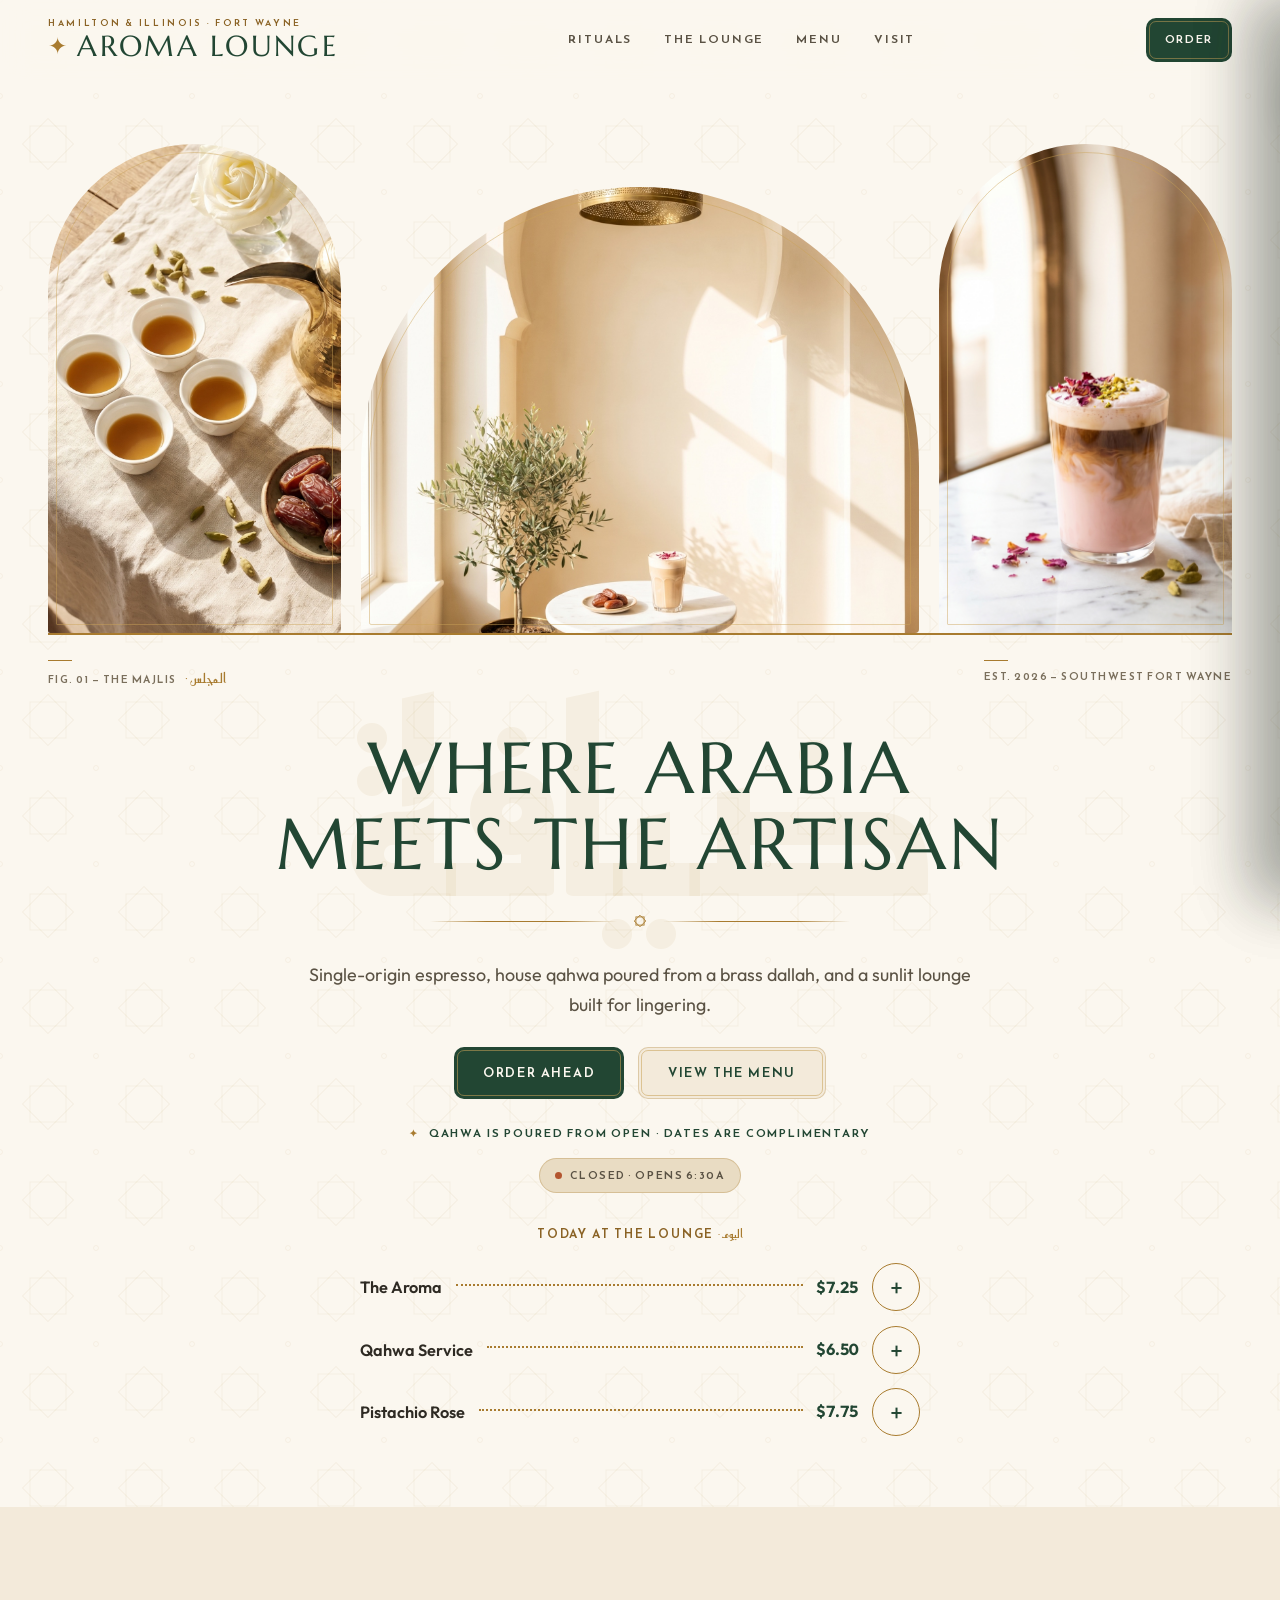
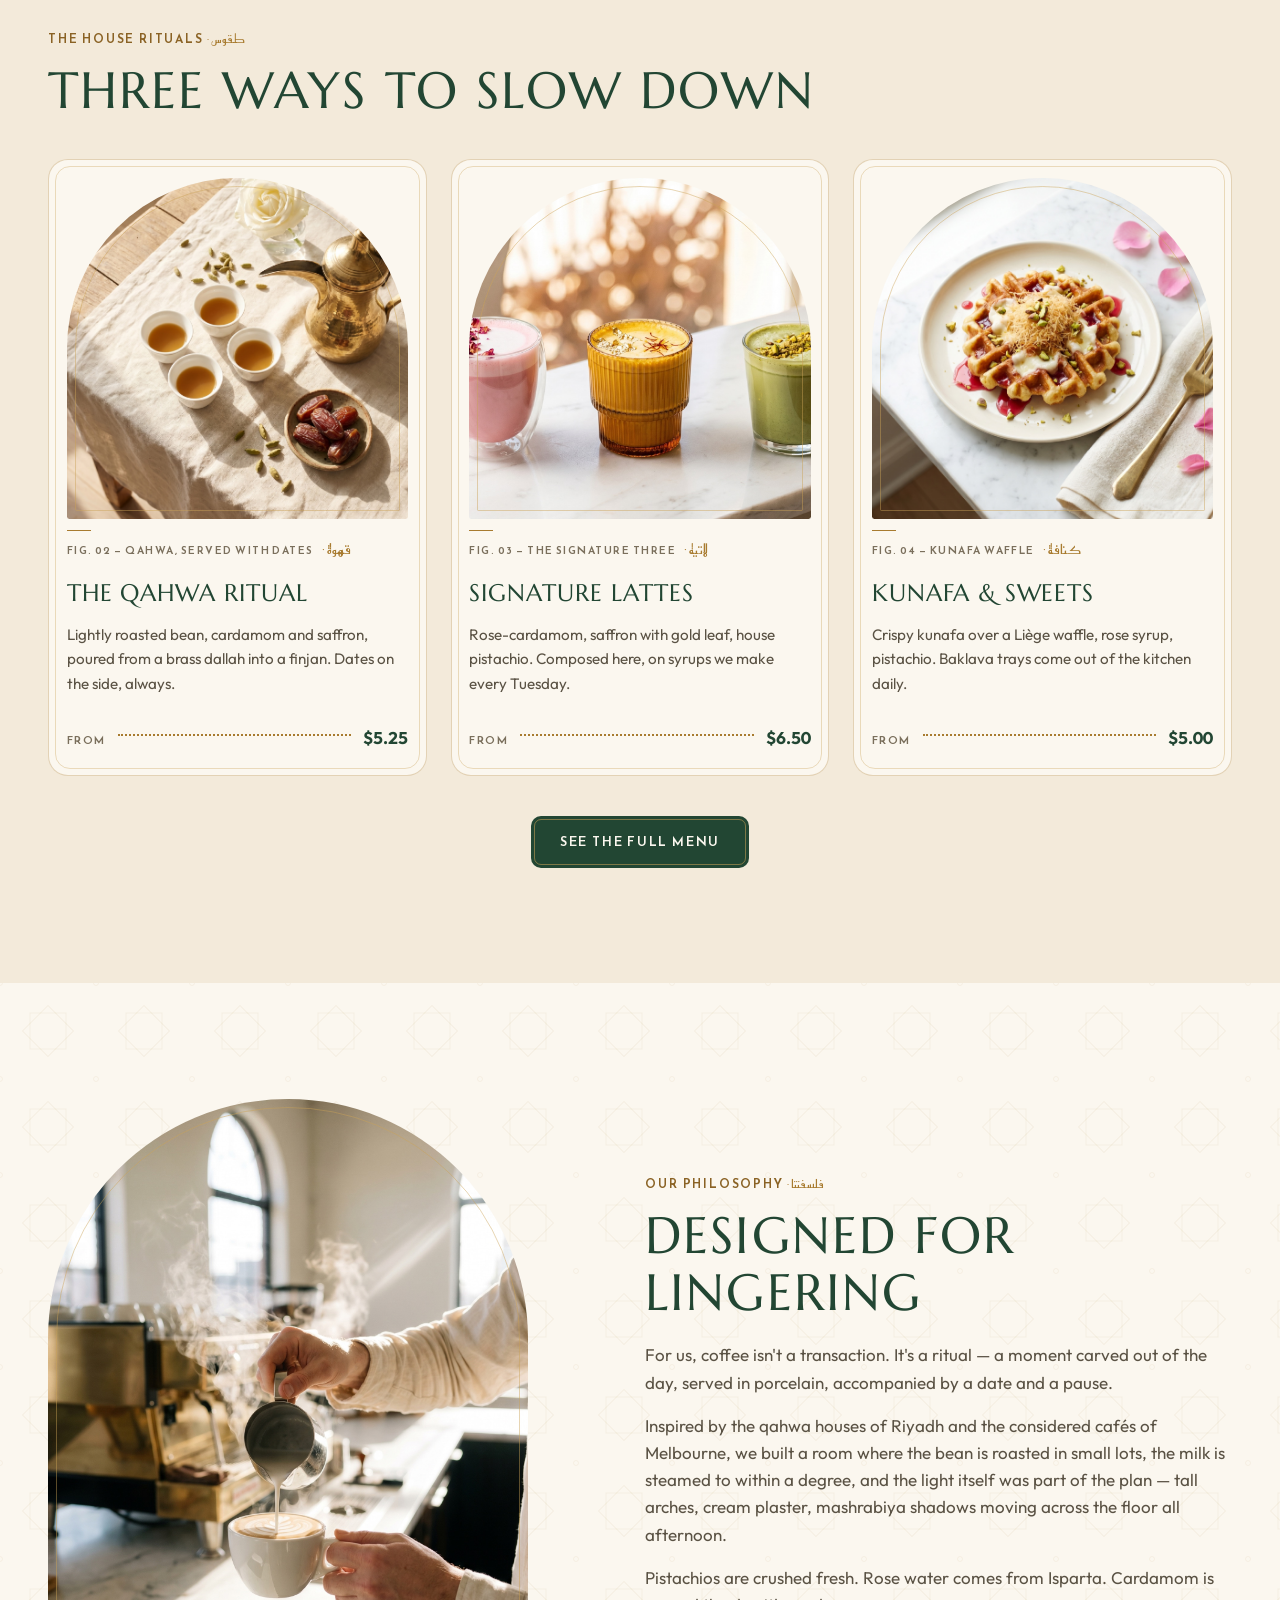
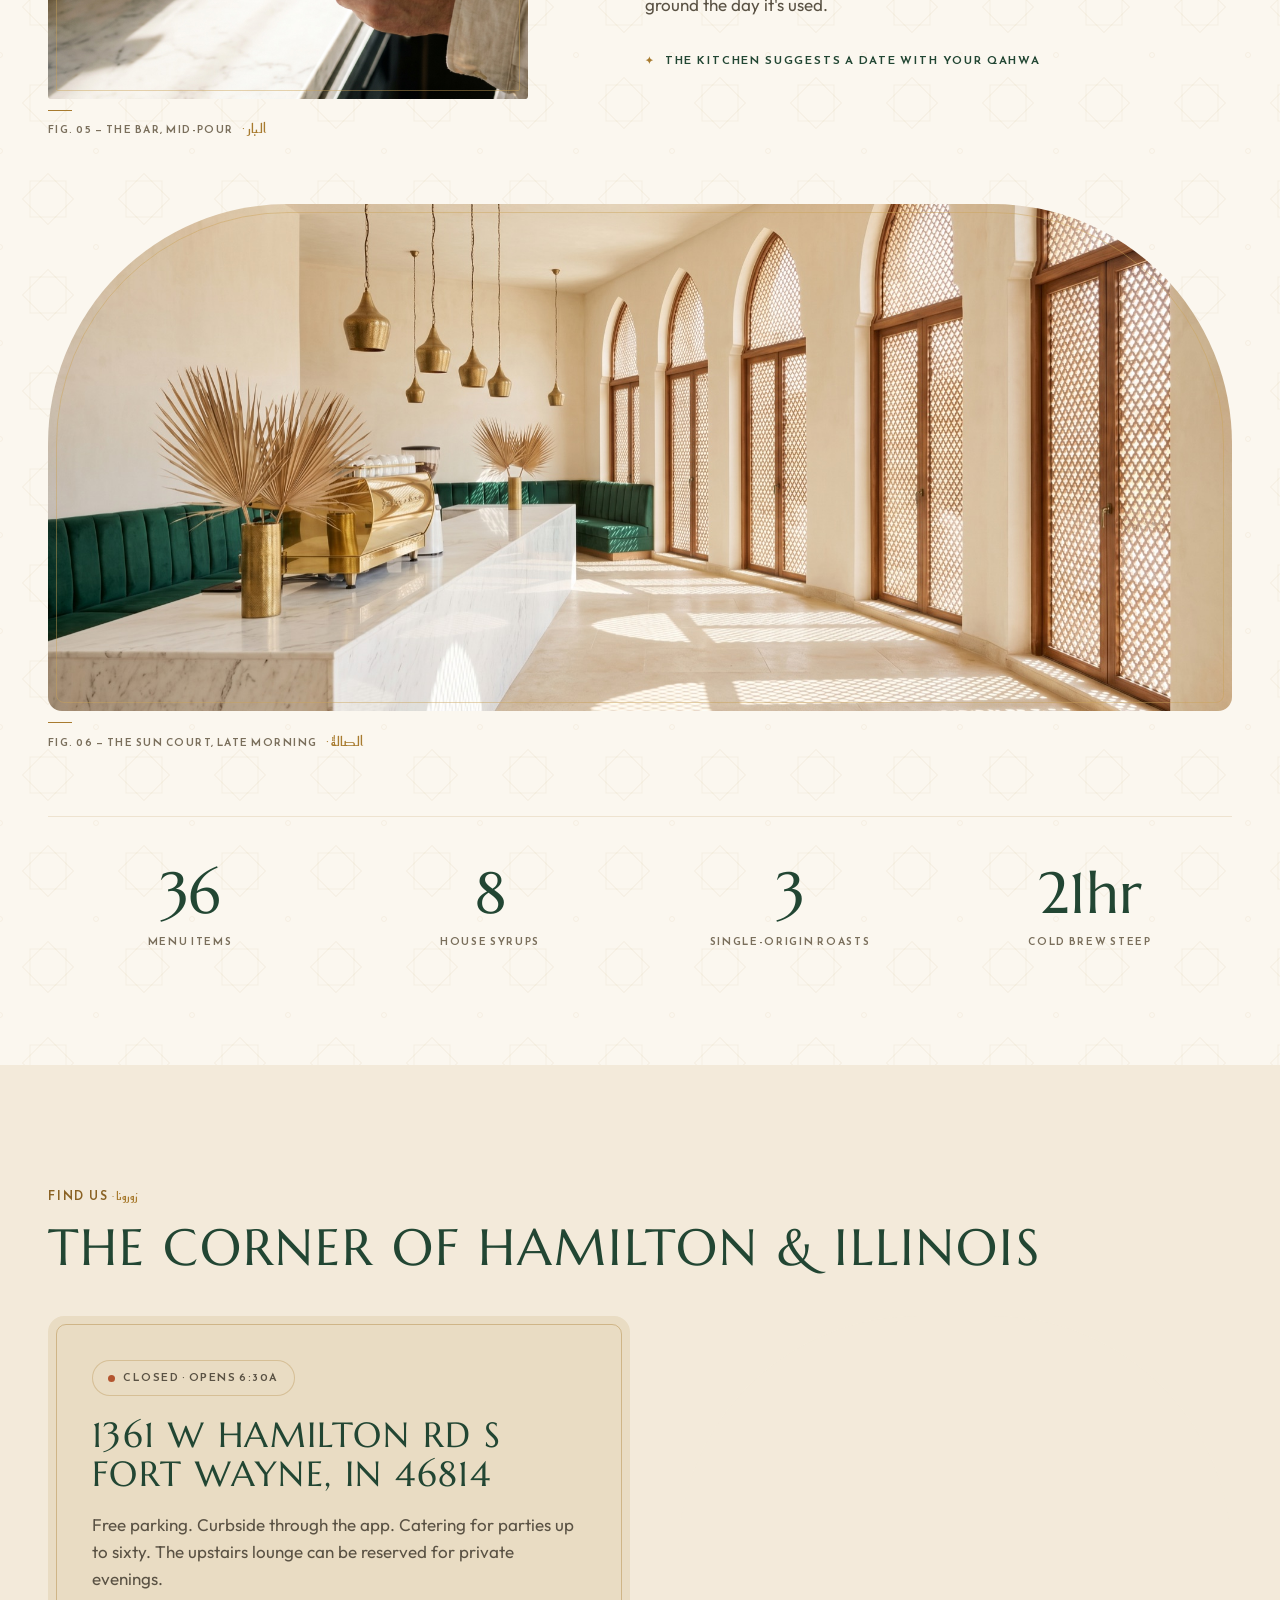
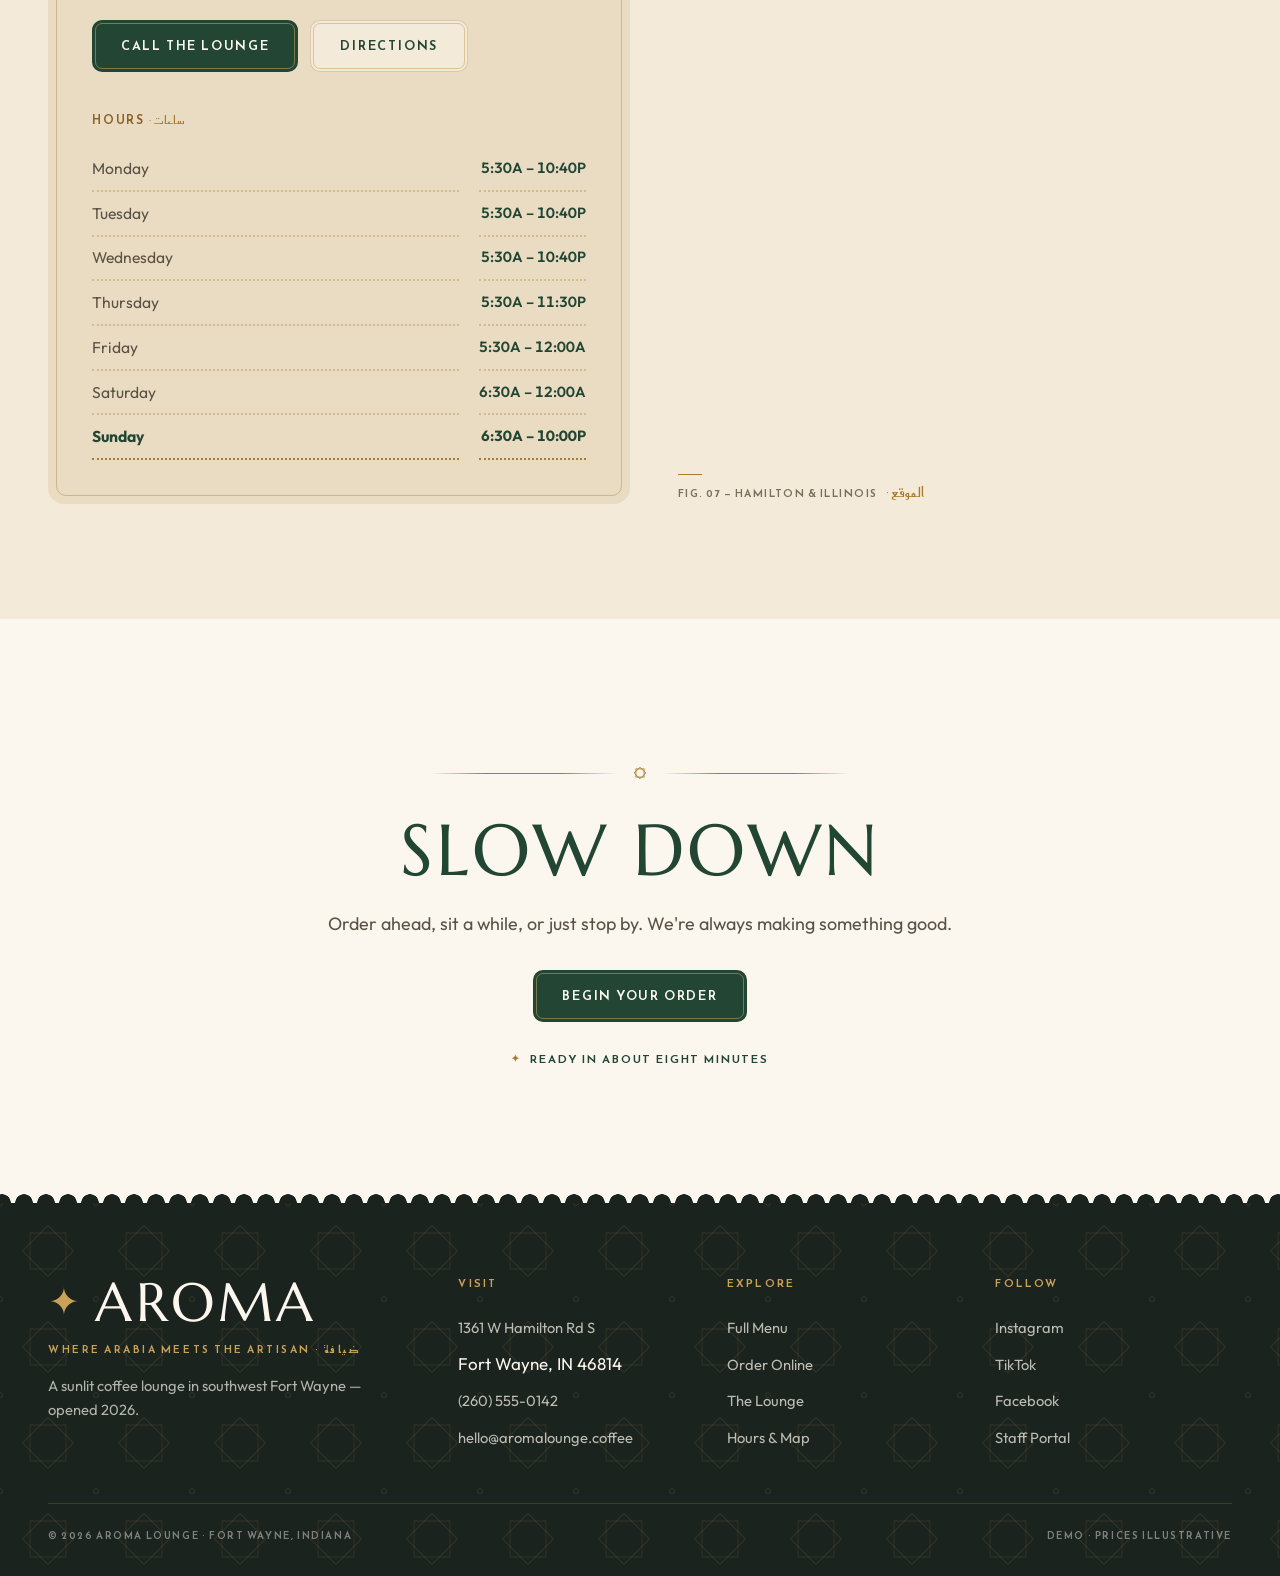
==== commit 40726757: "Full facelift: "The Sun Court" — Mashrabiya Modern redesign New design language chosen by a 4-direct" ====
--- a/index.html
+++ b/index.html
@@ -4,33 +4,27 @@
   <meta charset="UTF-8" />
   <meta name="viewport" content="width=device-width, initial-scale=1.0" />
   <title>Aroma Lounge · Premium Coffee &amp; Lounge · Southwest Fort Wayne</title>
-  <meta name="description" content="Where Arabia meets the artisan. A premium coffee lounge at Hamilton & Illinois in southwest Fort Wayne. Single-origin espresso, signature lattes, traditional Arabic ritual." />
+  <meta name="description" content="Where Arabia meets the artisan. A sunlit coffee lounge at Hamilton & Illinois in southwest Fort Wayne — qahwa, signature lattes, kunafa, and a room built for lingering." />
 
   <link rel="preconnect" href="https://fonts.googleapis.com" />
   <link rel="preconnect" href="https://fonts.gstatic.com" crossorigin />
-  <link href="https://fonts.googleapis.com/css2?family=Cormorant+Garamond:ital,wght@0,300;0,400;0,500;1,300;1,400;1,500&family=Inter:wght@300;400;500;600;700&family=JetBrains+Mono:wght@400;500;600&family=Caveat:wght@500;600&display=swap" rel="stylesheet" />
+  <link href="https://fonts.googleapis.com/css2?family=Marcellus&family=Outfit:wght@400;500;600;700&family=Reem+Kufi:wght@400;600&display=swap" rel="stylesheet" />
 
   <link rel="stylesheet" href="assets/css/main.css" />
-  <link rel="icon" type="image/svg+xml" href="data:image/svg+xml,%3Csvg xmlns='http://www.w3.org/2000/svg' viewBox='0 0 100 100'%3E%3Crect width='100' height='100' fill='%23F5EBD8'/%3E%3Ctext x='50' y='72' font-family='Cormorant Garamond,serif' font-style='italic' font-size='80' fill='%23B58A4B' text-anchor='middle'%3EA%3C/text%3E%3C/svg%3E" />
+  <link rel="stylesheet" href="assets/css/menu.css" />
+  <link rel="icon" type="image/svg+xml" href="data:image/svg+xml,%3Csvg xmlns='http://www.w3.org/2000/svg' viewBox='0 0 100 100'%3E%3Crect width='100' height='100' fill='%23FBF7EF'/%3E%3Cg fill='none' stroke='%23A87B2F' stroke-width='5'%3E%3Crect x='30' y='30' width='40' height='40'/%3E%3Crect x='30' y='30' width='40' height='40' transform='rotate(45 50 50)'/%3E%3C/g%3E%3C/svg%3E" />
 </head>
 <body>
-
-  <!-- Intro loader -->
-  <div class="intro">
-    <div class="mark">A<span>·</span>L</div>
-    <div class="intro-bar"></div>
-    <div style="font-family: var(--font-mono); font-size: 0.62rem; letter-spacing: 0.4em; color: var(--text-faint); text-transform: uppercase;">Aroma Lounge</div>
-  </div>
 
   <!-- Navigation -->
   <nav class="nav" id="nav">
     <a href="index.html" class="nav-brand">
-      <span class="nav-tagline">Hamilton &amp; Illinois</span>
-      <span class="nav-wordmark"><span class="mark">✦</span>Aroma</span>
+      <span class="nav-tagline">Hamilton &amp; Illinois · Fort Wayne</span>
+      <span class="nav-wordmark"><span class="mark">✦</span>Aroma Lounge</span>
     </a>
     <div class="nav-links" id="nav-links">
-      <a href="#story" class="nav-link">Story</a>
-      <a href="#lounge" class="nav-link">The Lounge</a>
+      <a href="#rituals" class="nav-link">Rituals</a>
+      <a href="#story" class="nav-link">The Lounge</a>
       <a href="menu.html" class="nav-link">Menu</a>
       <a href="#visit" class="nav-link">Visit</a>
     </div>
@@ -43,210 +37,215 @@
     </button>
   </nav>
 
-  <!-- HERO -->
+  <!-- HERO — The Arcade -->
   <header class="hero">
-    <div class="hero-bg">
-      <img src="assets/img/hero-lounge.jpg" alt="Aroma Lounge interior" />
-    </div>
-
-    <div class="container hero-content">
-      <span class="pill pill-dark fade-up">Southwest Fort Wayne · Now Open</span>
-      <h1 class="h-mega fade-up" style="animation-delay: 0.15s; margin-top: 1.5rem;">
-        An Arabic-inspired<br/><span class="serif accent">coffee ritual.</span>
-      </h1>
-      <p class="lead fade-up" style="animation-delay: 0.3s;">
-        Single-origin espresso pulled with intention, signature lattes built on house-made syrups, and a lounge designed to slow you down — at Hamilton &amp; Illinois.
+    <div class="container">
+
+      <div class="arcade fade-up">
+        <figure class="fig side">
+          <div class="arch-frame">
+            <img src="assets/img/day-arabic-service.jpg" alt="Arabic qahwa service with dallah and dates" />
+          </div>
+        </figure>
+        <figure class="fig center">
+          <div class="arch-frame">
+            <img src="assets/img/day-arch-alcove.jpg" alt="Sunlit arched alcove inside Aroma Lounge" fetchpriority="high" />
+          </div>
+        </figure>
+        <figure class="fig side">
+          <div class="arch-frame">
+            <img src="assets/img/day-rose-latte.jpg" alt="Rose-cardamom latte on marble" />
+          </div>
+        </figure>
+      </div>
+      <div class="arcade-figs fade-up" style="animation-delay: 0.1s;">
+        <span class="fig-caption">fig. 01 — the majlis <span class="ar">· المجلس</span></span>
+        <span class="fig-caption" style="text-align: right;">est. 2026 — southwest fort wayne</span>
+      </div>
+
+      <div class="hero-headline fade-up" style="animation-delay: 0.2s;">
+        <span class="watermark" aria-hidden="true" lang="ar">ضيافة</span>
+        <h1 class="h-display">Where Arabia<br />meets the artisan</h1>
+      </div>
+
+      <div class="divider-star fade-up" style="animation-delay: 0.3s; max-width: 420px; margin-inline: auto;">
+        <span class="star"><svg class="star-svg" viewBox="0 0 24 24" aria-hidden="true"><g fill="none" stroke="currentColor" stroke-width="1.5"><rect x="5" y="5" width="14" height="14"/><rect x="5" y="5" width="14" height="14" transform="rotate(45 12 12)"/></g></svg></span>
+      </div>
+
+      <p class="lead hero-sub fade-up" style="animation-delay: 0.35s;">
+        Single-origin espresso, house qahwa poured from a brass dallah, and a sunlit lounge built for lingering.
       </p>
-      <div class="hero-bottom fade-up" style="animation-delay: 0.45s;">
-        <a href="menu.html" class="btn btn-bronze btn-arrow">Order Online
-          <svg viewBox="0 0 14 14" fill="none" stroke="currentColor" stroke-width="2"><path d="M2 7h10M8 3l4 4-4 4"/></svg>
+
+      <div class="hero-ctas fade-up" style="animation-delay: 0.45s;">
+        <a href="menu.html" class="btn btn-primary">Order Ahead</a>
+        <a href="menu.html" class="btn btn-secondary">View the Menu</a>
+      </div>
+
+      <div class="hero-foot fade-up" style="animation-delay: 0.55s;">
+        <span class="concierge">Qahwa is poured from open · dates are complimentary</span>
+        <span class="chip-open" id="open-chip">Open now</span>
+      </div>
+
+      <!-- Today at the Lounge — live carte -->
+      <div class="carte fade-up" style="animation-delay: 0.65s;">
+        <div class="carte-title kufi">Today at the Lounge <span class="ar">· اليوم</span></div>
+        <div class="carte-row in">
+          <span class="nm">The Aroma</span>
+          <span class="leader" aria-hidden="true"></span>
+          <span class="price">$7.25</span>
+          <button class="menu-add" data-quick-add="aroma-latte" aria-label="Add The Aroma to bag"><span class="ic">+</span></button>
+        </div>
+        <div class="carte-row in">
+          <span class="nm">Qahwa Service</span>
+          <span class="leader" aria-hidden="true"></span>
+          <span class="price">$6.50</span>
+          <button class="menu-add" data-quick-add="qahwa" aria-label="Add Qahwa Service to bag"><span class="ic">+</span></button>
+        </div>
+        <div class="carte-row in">
+          <span class="nm">Pistachio Rose</span>
+          <span class="leader" aria-hidden="true"></span>
+          <span class="price">$7.75</span>
+          <button class="menu-add" data-quick-add="pistachio-rose" aria-label="Add Pistachio Rose to bag"><span class="ic">+</span></button>
+        </div>
+      </div>
+
+    </div>
+  </header>
+
+  <!-- THREE RITUALS -->
+  <section class="section band-sand" id="rituals">
+    <div class="container">
+      <div data-reveal style="margin-bottom: 2.5rem;">
+        <span class="kufi">The House Rituals <span class="ar">· طقوس</span></span>
+        <h2 class="h-1" style="margin-top: 0.75rem;">Three ways to slow down</h2>
+      </div>
+
+      <div class="rituals">
+        <a href="menu.html#cat-arabic" class="ritual-card" data-reveal>
+          <figure class="fig">
+            <div class="arch-frame">
+              <img src="assets/img/day-arabic-service.jpg" alt="Qahwa ritual" loading="lazy" />
+            </div>
+            <span class="fig-caption">fig. 02 — qahwa, served with dates <span class="ar">· قهوة</span></span>
+          </figure>
+          <h3 class="h-3">The Qahwa Ritual</h3>
+          <p>Lightly roasted bean, cardamom and saffron, poured from a brass dallah into a finjan. Dates on the side, always.</p>
+          <div class="from-row">
+            <span class="lbl">From</span>
+            <span class="leader" aria-hidden="true"></span>
+            <span class="price">$5.25</span>
+          </div>
         </a>
-        <a href="#story" class="btn btn-light">Discover the Lounge</a>
-      </div>
-
-      <div class="hero-meta fade-up" style="animation-delay: 0.6s;">
-        <div class="item"><strong>Open Daily</strong>5:30 AM — Late</div>
-        <div class="item"><strong>Hamilton &amp; Illinois</strong>Southwest Fort Wayne</div>
-        <div class="item"><strong>(260) 555-0142</strong>Curbside · Catering</div>
-      </div>
-    </div>
-
-    <div class="hero-scroll">Scroll</div>
-  </header>
-
-  <!-- MARQUEE -->
-  <section class="marquee" aria-hidden="true">
-    <div class="marquee-track">
-      <span class="marquee-item">Single Origin <span class="dot"></span></span>
-      <span class="marquee-item">House Pistachio Milk <span class="dot"></span></span>
-      <span class="marquee-item">Saffron Gold Latte <span class="dot"></span></span>
-      <span class="marquee-item">Kunafa Waffles <span class="dot"></span></span>
-      <span class="marquee-item">Arabic Coffee Service <span class="dot"></span></span>
-      <span class="marquee-item">Daily Baklava <span class="dot"></span></span>
-      <span class="marquee-item">Single Origin <span class="dot"></span></span>
-      <span class="marquee-item">House Pistachio Milk <span class="dot"></span></span>
-      <span class="marquee-item">Saffron Gold Latte <span class="dot"></span></span>
-      <span class="marquee-item">Kunafa Waffles <span class="dot"></span></span>
-      <span class="marquee-item">Arabic Coffee Service <span class="dot"></span></span>
-      <span class="marquee-item">Daily Baklava <span class="dot"></span></span>
+
+        <a href="menu.html#cat-signature" class="ritual-card" data-reveal data-delay="1">
+          <figure class="fig">
+            <div class="arch-frame">
+              <img src="assets/img/day-trio.jpg" alt="Signature latte lineup" loading="lazy" />
+            </div>
+            <span class="fig-caption">fig. 03 — the signature three <span class="ar">· لاتيه</span></span>
+          </figure>
+          <h3 class="h-3">Signature Lattes</h3>
+          <p>Rose-cardamom, saffron with gold leaf, house pistachio. Composed here, on syrups we make every Tuesday.</p>
+          <div class="from-row">
+            <span class="lbl">From</span>
+            <span class="leader" aria-hidden="true"></span>
+            <span class="price">$6.50</span>
+          </div>
+        </a>
+
+        <a href="menu.html#cat-waffles" class="ritual-card" data-reveal data-delay="2">
+          <figure class="fig">
+            <div class="arch-frame">
+              <img src="assets/img/day-kunafa-waffle.jpg" alt="Kunafa waffle" loading="lazy" />
+            </div>
+            <span class="fig-caption">fig. 04 — kunafa waffle <span class="ar">· كنافة</span></span>
+          </figure>
+          <h3 class="h-3">Kunafa &amp; Sweets</h3>
+          <p>Crispy kunafa over a Liège waffle, rose syrup, pistachio. Baklava trays come out of the kitchen daily.</p>
+          <div class="from-row">
+            <span class="lbl">From</span>
+            <span class="leader" aria-hidden="true"></span>
+            <span class="price">$5.00</span>
+          </div>
+        </a>
+      </div>
+
+      <div style="text-align: center; margin-top: 2.5rem;" data-reveal>
+        <a href="menu.html" class="btn btn-primary">See the Full Menu</a>
+      </div>
     </div>
   </section>
 
-  <!-- STORY -->
-  <section class="section section-cream" id="story">
+  <!-- STORY — Designed for lingering -->
+  <section class="section band-lattice" id="story">
     <div class="container">
       <div class="story">
-        <div class="story-img-stack" data-reveal>
-          <div class="story-img">
-            <img src="assets/img/arabic-service.jpg" alt="Traditional Arabic coffee service" loading="lazy" />
-          </div>
-          <div class="secondary">
-            <img src="assets/img/latte-art.jpg" alt="Latte art" loading="lazy" />
-          </div>
-        </div>
-        <div class="story-body" data-reveal data-delay="2">
-          <span class="pill">Our Philosophy</span>
-          <h2 class="h-1" style="margin-top: 1.25rem;">A different kind of <span class="serif">coffee shop.</span></h2>
-          <p class="lead" style="margin-top: 1.25rem;">For us, coffee isn't a transaction. It's a ritual — a moment carved out of the day, served in porcelain, accompanied by a date and a pause.</p>
-          <p>Aroma Lounge began with a simple frustration: that Fort Wayne deserved a coffee space designed for sitting, lingering, and being. Inspired by the qahwa houses of Riyadh and the considered third-wave cafés of Melbourne, we built a place where the bean is roasted in small lots, the milk is steamed to within a degree, and the room itself is the second-best part of your morning.</p>
-          <p>Every signature drink is composed in-house. Pistachios are crushed fresh. Rose water is sourced from Isparta. Cardamom is ground the day it's used. The result is what we'd describe as a third place — not work, not home, but yours.</p>
-          <div class="sig">— The Aroma Team</div>
+        <figure class="fig" data-reveal>
+          <div class="arch-frame">
+            <img src="assets/img/day-barista.jpg" alt="Barista pouring latte art in daylight" loading="lazy" />
+          </div>
+          <span class="fig-caption">fig. 05 — the bar, mid-pour <span class="ar">· البار</span></span>
+        </figure>
+        <div class="story-body" data-reveal data-delay="1">
+          <span class="kufi">Our Philosophy <span class="ar">· فلسفتنا</span></span>
+          <h2 class="h-1" style="margin: 0.75rem 0 1.25rem;">Designed for lingering</h2>
+          <p>For us, coffee isn't a transaction. It's a ritual — a moment carved out of the day, served in porcelain, accompanied by a date and a pause.</p>
+          <p>Inspired by the qahwa houses of Riyadh and the considered cafés of Melbourne, we built a room where the bean is roasted in small lots, the milk is steamed to within a degree, and the light itself was part of the plan — tall arches, cream plaster, mashrabiya shadows moving across the floor all afternoon.</p>
+          <p>Pistachios are crushed fresh. Rose water comes from Isparta. Cardamom is ground the day it's used.</p>
+          <span class="concierge">The kitchen suggests a date with your qahwa</span>
+        </div>
+      </div>
+
+      <figure class="fig" data-reveal style="margin-top: clamp(2.5rem, 6vw, 4rem);">
+        <div class="arch-frame arch-soft" style="aspect-ratio: 21/9;">
+          <img src="assets/img/day-lounge-wide.jpg" alt="The sunlit main floor of Aroma Lounge" loading="lazy" />
+        </div>
+        <span class="fig-caption">fig. 06 — the sun court, late morning <span class="ar">· الصالة</span></span>
+      </figure>
+
+      <div class="stats">
+        <div data-reveal>
+          <div class="stat-num"><span data-count="42">0</span></div>
+          <div class="stat-label">Menu Items</div>
+        </div>
+        <div data-reveal data-delay="1">
+          <div class="stat-num"><span data-count="9">0</span></div>
+          <div class="stat-label">House Syrups</div>
+        </div>
+        <div data-reveal data-delay="2">
+          <div class="stat-num"><span data-count="3">0</span></div>
+          <div class="stat-label">Single-Origin Roasts</div>
+        </div>
+        <div data-reveal data-delay="3">
+          <div class="stat-num"><span data-count="24" data-suffix="hr">0</span></div>
+          <div class="stat-label">Cold Brew Steep</div>
         </div>
       </div>
     </div>
   </section>
 
-  <!-- LOUNGE FEATURE -->
-  <section class="section section-dark" id="lounge">
+  <!-- THE NICHE — visit -->
+  <section class="section band-sand" id="visit">
     <div class="container">
-      <div class="text-center" data-reveal style="margin-bottom: 3rem;">
-        <span class="pill pill-dark" style="justify-content: center;">The Lounge</span>
-        <h2 class="display" style="margin-top: 1.25rem;">Designed for <span class="serif">the long sit.</span></h2>
-      </div>
-
-      <img src="assets/img/lounge-wide.jpg" alt="Aroma Lounge interior" class="lounge-wide" loading="lazy" data-reveal />
-
-      <div class="lounge-cols">
-        <div class="lounge-col" data-reveal>
-          <span class="num">01</span>
-          <h3>Velvet &amp; Brass</h3>
-          <p>Emerald banquettes, hammered brass tabletops, and Mashrabiya wood screens — every surface chosen to absorb sound and the day with it.</p>
-        </div>
-        <div class="lounge-col" data-reveal data-delay="2">
-          <span class="num">02</span>
-          <h3>Two Floors, One Mood</h3>
-          <p>Quiet study upstairs with leather lounge chairs and dimmable Edison sconces. Open social on the main floor with the espresso bar at its heart.</p>
-        </div>
-        <div class="lounge-col" data-reveal data-delay="3">
-          <span class="num">03</span>
-          <h3>Live Til Late</h3>
-          <p>Espresso turns to amaro after sundown. Friday and Saturday: live oud, low light, dessert until midnight.</p>
-        </div>
-      </div>
-    </div>
-  </section>
-
-  <!-- SIGNATURE -->
-  <section class="section section-cream" id="signature">
-    <div class="container">
-      <div class="flex justify-between items-end" data-reveal style="margin-bottom: 3rem; flex-wrap: wrap; gap: 1.5rem;">
-        <div>
-          <span class="pill">The Signature Three</span>
-          <h2 class="display" style="margin-top: 1.25rem;">Built <span class="serif">only here.</span></h2>
-        </div>
-        <a href="menu.html" class="btn btn-ghost btn-arrow">See full menu
-          <svg viewBox="0 0 14 14" fill="none" stroke="currentColor" stroke-width="2"><path d="M2 7h10M8 3l4 4-4 4"/></svg>
-        </a>
-      </div>
-
-      <div class="sig-grid">
-        <a href="menu.html#aroma-latte" class="sig-card" data-reveal>
-          <img src="assets/img/rose-latte.jpg" alt="The Aroma signature latte" loading="lazy" />
-          <div class="sig-card-body">
-            <h4>The Aroma</h4>
-            <p class="desc">Espresso · Oat · Rose-Cardamom · Rose Petal · Pistachio</p>
-            <div class="price">$7.25 · Most Loved</div>
-          </div>
-        </a>
-        <a href="menu.html#qahwa" class="sig-card" data-reveal data-delay="2">
-          <img src="assets/img/arabic-service.jpg" alt="Arabic coffee service" loading="lazy" />
-          <div class="sig-card-body">
-            <h4>Qahwa Service</h4>
-            <p class="desc">Lightly roasted bean · Cardamom · Saffron · Dates</p>
-            <div class="price">$6.50 · Tradition</div>
-          </div>
-        </a>
-        <a href="menu.html#baklava" class="sig-card" data-reveal data-delay="3">
-          <img src="assets/img/baklava.jpg" alt="Baklava plate" loading="lazy" />
-          <div class="sig-card-body">
-            <h4>Pistachio Baklava</h4>
-            <p class="desc">Phyllo · Walnut · Pistachio · Orange-blossom syrup</p>
-            <div class="price">$6.50 · Daily</div>
-          </div>
-        </a>
-      </div>
-    </div>
-  </section>
-
-  <!-- PULL QUOTE -->
-  <section class="section-tight section-oat">
-    <div class="container">
-      <div class="pullquote" data-reveal>
-        <div class="quote">A coffee shop that finally takes itself seriously — without taking itself too seriously.</div>
-        <div class="attrib">— Fort Wayne Magazine, May 2026</div>
-      </div>
-    </div>
-  </section>
-
-  <!-- STATS -->
-  <section class="section section-cream">
-    <div class="container">
-      <div class="text-center" data-reveal style="margin-bottom: 3rem;">
-        <span class="pill">By the Numbers</span>
-        <h2 class="h-1" style="margin-top: 1.25rem;">Small, considered, <span class="serif">ours.</span></h2>
-      </div>
-      <div class="grid grid-4">
-        <div class="text-center" data-reveal>
-          <div class="stat-num"><span data-count="42">0</span></div>
-          <p class="stat-label">Menu Items</p>
-        </div>
-        <div class="text-center" data-reveal data-delay="2">
-          <div class="stat-num"><span data-count="9">0</span></div>
-          <p class="stat-label">House Syrups</p>
-        </div>
-        <div class="text-center" data-reveal data-delay="3">
-          <div class="stat-num"><span data-count="3">0</span></div>
-          <p class="stat-label">Single-Origin Roasts</p>
-        </div>
-        <div class="text-center" data-reveal data-delay="4">
-          <div class="stat-num"><span data-count="24" data-suffix="hr">0</span></div>
-          <p class="stat-label">Cold Brew Steep</p>
-        </div>
-      </div>
-    </div>
-  </section>
-
-  <!-- VISIT -->
-  <section class="section section-oat" id="visit">
-    <div class="container">
-      <div class="text-center" data-reveal style="margin-bottom: 3rem;">
-        <span class="pill">Find Us</span>
-        <h2 class="display" style="margin-top: 1.25rem;">Visit <span class="serif">the lounge.</span></h2>
-      </div>
-      <div class="locale">
-        <div class="locale-card" data-reveal>
-          <span class="pill pill-bronze">Hamilton &amp; Illinois</span>
-          <h3 class="h-2" style="margin-top: 1.25rem;">1361 W Hamilton Rd S<br/>Fort Wayne, IN 46814</h3>
-          <p style="margin-top: 1rem; color: var(--text-soft);">Free parking. Curbside via the app. Catering for parties up to 60. Reserve the upstairs lounge for private events.</p>
-
-          <div style="display: flex; gap: 0.75rem; flex-wrap: wrap; margin-top: 2rem;">
-            <a href="tel:+12605550142" class="btn btn-primary">Call (260) 555-0142</a>
-            <a href="https://maps.google.com/?q=1361+W+Hamilton+Rd+S,+Fort+Wayne,+IN+46814" target="_blank" rel="noopener" class="btn btn-ghost">Get Directions</a>
-          </div>
-
-          <div style="margin-top: 2.5rem; padding-top: 1.5rem; border-top: 1px solid var(--line);">
-            <span class="pill">Hours</span>
-            <div class="hours-grid" style="margin-top: 0.75rem;">
+      <div data-reveal style="margin-bottom: 2.5rem;">
+        <span class="kufi">Find Us <span class="ar">· زورونا</span></span>
+        <h2 class="h-1" style="margin-top: 0.75rem;">The corner of Hamilton &amp; Illinois</h2>
+      </div>
+
+      <div class="niche">
+        <div class="niche-panel" data-reveal>
+          <span class="chip-open" id="open-chip-2">Open now</span>
+          <h3 class="h-2" style="margin-top: 1.25rem;">1361 W Hamilton Rd S<br />Fort Wayne, IN 46814</h3>
+          <p style="margin-top: 1rem;">Free parking. Curbside through the app. Catering for parties up to sixty. The upstairs lounge can be reserved for private evenings.</p>
+
+          <div style="display: flex; gap: 0.75rem; flex-wrap: wrap; margin-top: 1.75rem;">
+            <a href="tel:+12605550142" class="btn btn-primary">Call the Lounge</a>
+            <a href="https://maps.google.com/?q=1361+W+Hamilton+Rd+S,+Fort+Wayne,+IN+46814" target="_blank" rel="noopener" class="btn btn-secondary">Directions</a>
+          </div>
+
+          <div style="margin-top: 2rem;">
+            <span class="kufi">Hours <span class="ar">· ساعات</span></span>
+            <div class="hours-grid">
               <span class="day">Monday</span><span class="time">5:30A – 10:40P</span>
               <span class="day">Tuesday</span><span class="time">5:30A – 10:40P</span>
               <span class="day">Wednesday</span><span class="time">5:30A – 10:40P</span>
@@ -257,43 +256,51 @@
             </div>
           </div>
         </div>
-        <div class="locale-map" data-reveal data-delay="2">
-          <iframe
-            src="https://www.google.com/maps?q=1361+W+Hamilton+Rd+S,+Fort+Wayne,+IN+46814&output=embed"
-            loading="lazy"
-            referrerpolicy="no-referrer-when-downgrade"
-            title="Aroma Lounge location"></iframe>
-        </div>
+
+        <figure class="fig" data-reveal data-delay="1" style="display: flex; flex-direction: column;">
+          <div class="map-arch" style="flex: 1;">
+            <iframe
+              src="https://www.google.com/maps?q=1361+W+Hamilton+Rd+S,+Fort+Wayne,+IN+46814&output=embed"
+              loading="lazy"
+              referrerpolicy="no-referrer-when-downgrade"
+              title="Aroma Lounge location"></iframe>
+          </div>
+          <span class="fig-caption">fig. 07 — hamilton &amp; illinois <span class="ar">· الموقع</span></span>
+        </figure>
       </div>
     </div>
   </section>
 
   <!-- CTA -->
-  <section class="section section-cream">
+  <section class="section">
     <div class="container text-center">
-      <div class="ornament" data-reveal><span class="icon"></span></div>
-      <h2 class="display" data-reveal style="margin-top: 2rem;">Slow <span class="serif">down.</span></h2>
-      <p class="lead mx-auto" data-reveal data-delay="2" style="margin: 1.5rem auto 0;">Order ahead, sit a while, or just stop by. We're always making something good.</p>
-      <div data-reveal data-delay="3" style="margin-top: 2.5rem;">
-        <a href="menu.html" class="btn btn-primary btn-arrow">Begin Your Order
-          <svg viewBox="0 0 14 14" fill="none" stroke="currentColor" stroke-width="2"><path d="M2 7h10M8 3l4 4-4 4"/></svg>
-        </a>
+      <div class="divider-star" data-reveal style="max-width: 420px; margin-inline: auto;">
+        <span class="star"><svg class="star-svg" viewBox="0 0 24 24" aria-hidden="true"><g fill="none" stroke="currentColor" stroke-width="1.5"><rect x="5" y="5" width="14" height="14"/><rect x="5" y="5" width="14" height="14" transform="rotate(45 12 12)"/></g></svg></span>
+      </div>
+      <h2 class="h-display" data-reveal style="margin-top: 1.5rem;">Slow down</h2>
+      <p class="lead mx-auto" data-reveal data-delay="1" style="margin: 1.25rem auto 0; text-align: center;">Order ahead, sit a while, or just stop by. We're always making something good.</p>
+      <div data-reveal data-delay="2" style="margin-top: 2rem;">
+        <a href="menu.html" class="btn btn-primary">Begin Your Order</a>
+      </div>
+      <div data-reveal data-delay="3" style="margin-top: 1.25rem;">
+        <span class="concierge">Ready in about eight minutes</span>
       </div>
     </div>
   </section>
 
   <!-- FOOTER -->
+  <div class="footer-scallop" aria-hidden="true"></div>
   <footer class="footer">
     <div class="footer-grid">
       <div class="footer-brand-block">
-        <div class="footer-brand">Aroma<span class="dot">.</span></div>
-        <div class="footer-tag">Where Arabia meets the artisan</div>
-        <p>A premium coffee lounge in southwest Fort Wayne — opening 2026.</p>
+        <div class="footer-brand"><span class="mark">✦</span>Aroma</div>
+        <div class="footer-tag">Where Arabia meets the artisan · ضيافة</div>
+        <p>A sunlit coffee lounge in southwest Fort Wayne — opened 2026.</p>
       </div>
       <div class="footer-col">
         <h4>Visit</h4>
         <ul>
-          <li>1361 W Hamilton Rd S</li>
+          <li><a href="https://maps.google.com/?q=1361+W+Hamilton+Rd+S,+Fort+Wayne,+IN+46814" target="_blank" rel="noopener">1361 W Hamilton Rd S</a></li>
           <li>Fort Wayne, IN 46814</li>
           <li><a href="tel:+12605550142">(260) 555-0142</a></li>
           <li><a href="mailto:hello@aromalounge.coffee">hello@aromalounge.coffee</a></li>
@@ -304,7 +311,7 @@
         <ul>
           <li><a href="menu.html">Full Menu</a></li>
           <li><a href="order.html">Order Online</a></li>
-          <li><a href="#story">Our Story</a></li>
+          <li><a href="#story">The Lounge</a></li>
           <li><a href="#visit">Hours &amp; Map</a></li>
         </ul>
       </div>
@@ -319,10 +326,60 @@
       </div>
     </div>
     <div class="footer-bottom">
-      <span>© 2026 Aroma Lounge · Fort Wayne, Indiana</span>
-      <span>Crafted with care</span>
+      <span>© <span data-year>2026</span> Aroma Lounge · Fort Wayne, Indiana</span>
+      <span>Demo · prices illustrative</span>
     </div>
   </footer>
+
+  <!-- Drawer overlay -->
+  <div id="drawer-overlay" class="drawer-overlay"></div>
+
+  <!-- Customize sheet -->
+  <aside id="customize-sheet" class="customize-sheet" role="dialog" aria-label="Customize your order" aria-hidden="true">
+    <div class="customize-header">
+      <div>
+        <div id="cs-name" class="customize-name">Item</div>
+        <div id="cs-base" class="customize-base">Starting at $0.00</div>
+      </div>
+      <button id="cs-close" class="customize-close" aria-label="Close">×</button>
+    </div>
+    <div id="cs-body" class="customize-body"></div>
+    <div id="cs-foot" class="customize-footer"></div>
+  </aside>
+
+  <!-- Cart drawer -->
+  <aside id="cart-drawer" class="cart-drawer" role="dialog" aria-label="Your bag" aria-hidden="true">
+    <div class="cart-header">
+      <div>
+        <div class="cart-title">Your Bag <span class="ar" style="color: var(--brass-bright);">· سلتك</span></div>
+        <div class="cart-sub">Pickup · ready in 10–15 min</div>
+      </div>
+      <button id="cart-close" class="cart-close" aria-label="Close cart">×</button>
+    </div>
+    <div class="cart-scallop" aria-hidden="true"></div>
+    <div id="cart-body" class="cart-body"></div>
+    <div id="cart-footer" class="cart-footer">
+      <div class="cart-total">
+        <span class="cart-total-label">Subtotal</span>
+        <span id="cart-total" class="cart-total-amount">$0.00</span>
+      </div>
+      <a href="order.html" class="btn btn-primary btn-block">Checkout</a>
+      <p class="cart-note">Demo only · pay at pickup · tax added at checkout</p>
+    </div>
+  </aside>
+
+  <!-- Cart FAB -->
+  <button id="cart-fab" class="cart-fab" aria-label="View your bag">
+    <span id="cart-fab-count" class="count">0</span>
+    <span>View Bag</span>
+    <span id="cart-fab-total" class="total">$0.00</span>
+  </button>
+
+  <!-- Toast -->
+  <div id="toast" class="toast">
+    <span class="check">✦</span>
+    <span class="text"></span>
+  </div>
 
   <script src="assets/js/menu-data.js"></script>
   <script src="assets/js/main.js"></script>
--- a/assets/css/main.css
+++ b/assets/css/main.css
@@ -1,706 +1,801 @@
 /* ==========================================================================
-   AROMA LOUNGE — Design System (light cream)
-   Cormorant Garamond italic display · Inter body · bronze accent
+   AROMA LOUNGE — "The Sun Court" design system
+   Mashrabiya Modern: horseshoe arches · khatam stars · dotted leaders
+   Marcellus (display) · Outfit (body) · Reem Kufi (labels + Arabic)
    ========================================================================== */
 
 *, *::before, *::after { box-sizing: border-box; margin: 0; padding: 0; }
 html { -webkit-text-size-adjust: 100%; scroll-behavior: smooth; }
-body { line-height: 1.55; -webkit-font-smoothing: antialiased; -moz-osx-font-smoothing: grayscale; }
+body { line-height: 1.6; -webkit-font-smoothing: antialiased; -moz-osx-font-smoothing: grayscale; }
 img, picture, video, svg { display: block; max-width: 100%; }
 input, button, textarea, select { font: inherit; color: inherit; background: none; border: none; }
 button { cursor: pointer; }
 a { color: inherit; text-decoration: none; }
 ul, ol { list-style: none; }
-::selection { background: var(--bronze); color: var(--paper); }
+::selection { background: #C9A258; color: #1B231E; }
 
 /* ---------- Tokens ---------- */
 :root {
-  /* Light cream palette */
-  --paper: #FBF6EB;          /* lightest — for cards & inputs */
-  --bg:    #F5EBD8;          /* page background */
-  --bg-2:  #EDDFC2;          /* alt section */
-  --bg-3:  #E1D1AE;          /* deep oat */
-
-  --ink:   #1B1410;          /* deep espresso text */
-  --ink-2: #2A1F18;
-  --ink-3: #3A2C22;
-
-  --text:      #1B1410;
-  --text-soft: #4A3D31;
-  --text-dim:  #76624D;
-  --text-faint:#9C8669;
-
-  --line:   #D7C5A4;
-  --line-2: #B69C76;
-
-  --bronze:      #B58A4B;    /* primary accent */
-  --bronze-deep: #8B6939;
-  --bronze-soft: #D4AF7A;
-  --bronze-glow: rgba(180, 138, 75, 0.22);
-
-  --leaf: #4A5A3C;           /* sage — secondary */
-  --rose: #B86F70;           /* dusty rose — accent */
-  --ruby: #6F2A2A;
-
-  /* Typography — Aroma identity */
-  --font-display: 'Cormorant Garamond', 'Cormorant', Georgia, serif;
-  --font-script:  'Caveat', cursive;
-  --font-body:    'Inter', system-ui, -apple-system, sans-serif;
-  --font-mono:    'JetBrains Mono', ui-monospace, 'SF Mono', monospace;
-
-  --s-1: 0.25rem; --s-2: 0.5rem; --s-3: 0.75rem; --s-4: 1rem;
-  --s-5: 1.5rem; --s-6: 2rem; --s-7: 3rem; --s-8: 4rem;
-  --s-9: 6rem; --s-10: 8rem;
-
-  --max-w: 1400px;
+  --plaster:      #FBF7EF;   /* page background */
+  --sand:         #F3EADA;   /* alternate bands, card fills */
+  --sand-deep:    #E9DCC3;   /* wells, inputs, receipt panel */
+  --ink:          #2E2A23;   /* body text */
+  --palm:         #224633;   /* primary: headings, buttons, + glyphs */
+  --palm-soft:    #2E5A43;
+  --brass:        #A87B2F;   /* ornamental linework only */
+  --brass-bright: #C9A258;
+  --clay:         #B3552F;   /* badges, focus, errors */
+  --rosewater:    #F4E3DC;
+  --night:        #1B231E;   /* footer + cart header only */
+
+  --brass-ink:    #8A6224;   /* darker brass for small meaningful labels (WCAG AA on plaster) */
+
+  --text-soft:  #5A5244;
+  --text-dim:   #7A6F5C;
+  --text-faint: #9C9078;
+  --line:        rgba(168, 123, 47, 0.30);
+  --line-soft:   rgba(168, 123, 47, 0.16);
+
+  --font-display: 'Marcellus', 'Times New Roman', serif;
+  --font-body:    'Outfit', system-ui, sans-serif;
+  --font-accent:  'Reem Kufi', 'Outfit', sans-serif;
+
+  --arch: 999px 999px 14px 14px;
+  --arch-soft: 240px 240px 14px 14px;
+
+  --max-w: 1280px;
   --gutter: clamp(1.25rem, 4vw, 3rem);
-  --radius: 4px;
-  --radius-lg: 8px;
-  --radius-pill: 999px;
-
-  --ease: cubic-bezier(0.22, 1, 0.36, 1);
-  --dur: 380ms;
+  --ease: cubic-bezier(0.22, 0.9, 0.3, 1);
+  --dur: 320ms;
+
+  --lattice: url("data:image/svg+xml,%3Csvg xmlns='http://www.w3.org/2000/svg' width='96' height='96'%3E%3Cg fill='none' stroke='%23A87B2F' stroke-opacity='.07'%3E%3Crect x='30' y='30' width='36' height='36'/%3E%3Crect x='30' y='30' width='36' height='36' transform='rotate(45 48 48)'/%3E%3Ccircle cx='0' cy='0' r='2.5'/%3E%3Ccircle cx='96' cy='0' r='2.5'/%3E%3Ccircle cx='0' cy='96' r='2.5'/%3E%3Ccircle cx='96' cy='96' r='2.5'/%3E%3C/g%3E%3C/svg%3E");
+  --lattice-bright: url("data:image/svg+xml,%3Csvg xmlns='http://www.w3.org/2000/svg' width='96' height='96'%3E%3Cg fill='none' stroke='%23C9A258' stroke-opacity='.12'%3E%3Crect x='30' y='30' width='36' height='36'/%3E%3Crect x='30' y='30' width='36' height='36' transform='rotate(45 48 48)'/%3E%3Ccircle cx='0' cy='0' r='2.5'/%3E%3Ccircle cx='96' cy='0' r='2.5'/%3E%3Ccircle cx='0' cy='96' r='2.5'/%3E%3Ccircle cx='96' cy='96' r='2.5'/%3E%3C/g%3E%3C/svg%3E");
 }
 
 /* ---------- Base ---------- */
 body {
-  background: var(--bg);
-  color: var(--text);
+  background: var(--plaster);
+  color: var(--ink);
   font-family: var(--font-body);
-  font-size: 1rem;
+  font-size: 1.0625rem;
   font-weight: 400;
-  letter-spacing: -0.005em;
   overflow-x: hidden;
 }
 
-/* Subtle warm vignette */
-body::after {
-  content: ''; position: fixed; inset: 0; pointer-events: none; z-index: 1;
-  background: radial-gradient(ellipse at center, transparent 60%, rgba(27, 20, 16, 0.08) 100%);
-  mix-blend-mode: multiply;
-}
-
 .wrap, .container { max-width: var(--max-w); margin: 0 auto; padding-inline: var(--gutter); }
-.section { padding-block: clamp(4.5rem, 10vw, 9rem); position: relative; }
-.section-tight { padding-block: clamp(3rem, 6vw, 5rem); }
-.section-cream { background: var(--bg); }
-.section-oat { background: var(--bg-2); }
-.section-dark { background: var(--ink); color: var(--paper); }
-.section-dark .text-soft, .section-dark p { color: rgba(251, 246, 235, 0.78); }
-.section-dark .text-dim { color: rgba(251, 246, 235, 0.55); }
-
-.flex { display: flex; }
-.grid { display: grid; gap: var(--s-6); }
-.grid-2 { grid-template-columns: repeat(2, 1fr); }
-.grid-3 { grid-template-columns: repeat(3, 1fr); }
-.grid-4 { grid-template-columns: repeat(4, 1fr); }
-.grid-12 { display: grid; grid-template-columns: repeat(12, 1fr); gap: var(--gutter); }
-@media (max-width: 920px) { .grid-2, .grid-3, .grid-4 { grid-template-columns: 1fr; } }
-
-.gap-2 { gap: var(--s-2); } .gap-3 { gap: var(--s-3); } .gap-4 { gap: var(--s-4); }
-.gap-5 { gap: var(--s-5); } .gap-6 { gap: var(--s-6); }
-.mt-2 { margin-top: var(--s-2); } .mt-3 { margin-top: var(--s-3); }
-.mt-4 { margin-top: var(--s-4); } .mt-5 { margin-top: var(--s-5); }
-.mt-6 { margin-top: var(--s-6); } .mt-7 { margin-top: var(--s-7); }
-.mt-8 { margin-top: var(--s-8); }
-.items-center { align-items: center; }
-.items-end { align-items: flex-end; }
-.justify-between { justify-content: space-between; }
-.justify-center { justify-content: center; }
+.section { padding-block: clamp(4rem, 9vw, 7.5rem); position: relative; }
+.section-tight { padding-block: clamp(2.5rem, 5vw, 4rem); }
+.band-sand { background: var(--sand); }
+.band-lattice { background-image: var(--lattice); }
+
 .text-center { text-align: center; }
 .mx-auto { margin-inline: auto; }
 
-/* ---------- Typography — Cormorant italic display ---------- */
-
-.display, .h-mega, .h-1, .h-2, .h-3, .h-4 {
+/* ---------- Typography ---------- */
+
+.h-display, .h-1, .h-2, .h-3 {
   font-family: var(--font-display);
-  font-style: italic;
-  font-weight: 300;
-  line-height: 1.05;
-  letter-spacing: -0.005em;
-  color: var(--ink);
+  font-weight: 400;
+  text-transform: uppercase;
+  letter-spacing: 0.04em;
+  line-height: 1.12;
+  color: var(--palm);
   text-wrap: balance;
 }
-.display   { font-size: clamp(3.2rem, 9vw, 9rem); line-height: 0.98; }
-.h-mega    { font-size: clamp(3.5rem, 11vw, 10rem); line-height: 0.96; }
-.h-1       { font-size: clamp(2.4rem, 6vw, 5rem); }
-.h-2       { font-size: clamp(2rem, 4.4vw, 3.8rem); }
-.h-3       { font-size: clamp(1.5rem, 2.6vw, 2.2rem); }
-.h-4       { font-size: 1.35rem; }
-.section-dark .display, .section-dark .h-1, .section-dark .h-2, .section-dark .h-3, .section-dark .h-4, .section-dark .h-mega { color: var(--paper); }
-
-.serif, .script {
-  font-family: var(--font-display);
-  font-style: italic;
-  color: var(--bronze-deep);
-}
-.text-bronze { color: var(--bronze-deep); }
-.section-dark .text-bronze { color: var(--bronze-soft); }
-.section-dark .serif { color: var(--bronze-soft); }
+.h-display { font-size: clamp(2.1rem, 6vw, 4.5rem); line-height: 1.06; }
+.h-1 { font-size: clamp(1.8rem, 4.5vw, 3.2rem); }
+.h-2 { font-size: clamp(1.45rem, 3vw, 2.2rem); }
+.h-3 { font-size: clamp(1.15rem, 2vw, 1.5rem); }
 
 .lead {
-  font-size: clamp(1.05rem, 1.45vw, 1.2rem);
-  line-height: 1.6;
+  font-size: clamp(1.05rem, 1.4vw, 1.2rem);
+  line-height: 1.65;
   color: var(--text-soft);
-  max-width: 60ch;
+  max-width: 58ch;
+}
+p { color: var(--text-soft); }
+.text-dim { color: var(--text-dim); }
+
+/* Reem Kufi label voice */
+.kufi {
+  font-family: var(--font-accent);
+  font-weight: 600;
+  font-size: 0.75rem;
+  letter-spacing: 0.15em;
+  text-transform: uppercase;
+  color: var(--brass-ink);
+}
+.kufi-lg { font-size: 0.85rem; }
+
+/* Arabic gloss */
+.ar {
+  font-family: var(--font-accent);
   font-weight: 400;
-}
-.section-dark .lead { color: rgba(251, 246, 235, 0.78); }
-
-.text-soft { color: var(--text-soft); }
-.text-dim  { color: var(--text-dim); }
-.text-faint{ color: var(--text-faint); }
-
-/* ---------- Pills (eyebrows) ---------- */
-
-.pill {
+  color: var(--brass);
+  letter-spacing: 0;
+  text-transform: none;
+}
+
+/* Dual-script header */
+.dual {
+  display: flex;
+  align-items: baseline;
+  gap: 0.85rem;
+  flex-wrap: wrap;
+}
+.dual .ar { font-size: 0.55em; opacity: 0.9; }
+
+/* Concierge microcopy */
+.concierge {
+  font-family: var(--font-accent);
+  font-weight: 600;
+  font-size: 0.72rem;
+  letter-spacing: 0.16em;
+  text-transform: uppercase;
+  color: var(--palm);
   display: inline-flex;
   align-items: center;
-  gap: 0.55rem;
-  padding: 0.4rem 0.85rem;
-  font-family: var(--font-mono);
-  font-size: 0.7rem;
-  font-weight: 500;
-  letter-spacing: 0.22em;
-  text-transform: uppercase;
-  color: var(--ink);
-  background: transparent;
-  border: 1px solid var(--ink);
+  gap: 0.6rem;
+  line-height: 1.8;
+}
+.concierge::before { content: '✦'; color: var(--brass); font-size: 0.85em; }
+
+/* Prices everywhere: tabular */
+.price, .menu-row-price, .cart-item-price, .item-price, .cart-total-amount {
+  font-variant-numeric: tabular-nums;
+}
+
+/* ---------- Ornament: rule–star–rule divider ---------- */
+.divider-star {
+  display: flex;
+  align-items: center;
+  gap: 1rem;
+  margin-block: clamp(1.25rem, 3vw, 2rem);
+  color: var(--brass);
+}
+.divider-star::before, .divider-star::after {
+  content: '';
+  flex: 1;
+  height: 1px;
+  background: linear-gradient(90deg, transparent, var(--brass) 30%, var(--brass) 70%, transparent);
+}
+.divider-star .star {
+  width: 14px; height: 14px;
+  color: var(--brass);
+  transform: rotate(0deg);
+  transition: transform 0.7s var(--ease);
+}
+.divider-star.in .star { transform: rotate(45deg); }
+
+.star-svg { width: 100%; height: 100%; display: block; }
+
+/* ---------- Buttons — arch-system rectangles w/ inner brass keyline ---------- */
+
+.btn {
+  position: relative;
+  display: inline-flex;
+  align-items: center;
+  justify-content: center;
+  gap: 0.6rem;
+  min-height: 52px;
+  padding: 0.85rem 1.8rem;
+  border-radius: 10px;
+  font-family: var(--font-accent);
+  font-weight: 600;
+  font-size: 0.8rem;
+  letter-spacing: 0.14em;
+  text-transform: uppercase;
+  transition: background var(--dur) var(--ease), color var(--dur) var(--ease), transform 150ms var(--ease);
+  -webkit-tap-highlight-color: transparent;
+  white-space: nowrap;
+}
+.btn::after {
+  content: '';
+  position: absolute;
+  inset: 3px;
+  border: 1px solid rgba(201, 162, 88, 0.55);
+  border-radius: 7px;
+  pointer-events: none;
+  transition: border-color var(--dur) var(--ease);
+}
+.btn:active { transform: scale(0.97); }
+.btn:active::after { border-color: var(--brass-bright); }
+.btn:focus-visible { outline: 2px solid var(--clay); outline-offset: 2px; }
+
+.btn-primary { background: var(--palm); color: var(--plaster); }
+.btn-primary:hover { background: var(--palm-soft); }
+.btn-secondary {
+  background: var(--sand);
+  color: var(--palm);
+  border: 1px solid var(--line);
+}
+.btn-secondary::after { inset: 2px; border-radius: 7px; }
+.btn-secondary:hover { background: var(--sand-deep); }
+.btn-night { background: var(--night); color: var(--plaster); }
+.btn-night:hover { background: #243029; }
+.btn-block { width: 100%; }
+
+.btn-link {
+  font-family: var(--font-accent);
+  font-weight: 600;
+  font-size: 0.76rem;
+  letter-spacing: 0.14em;
+  text-transform: uppercase;
+  color: var(--palm);
+  display: inline-flex;
+  align-items: center;
+  gap: 0.5rem;
+  padding: 0.5rem 0;
+  -webkit-tap-highlight-color: transparent;
+}
+.btn-link::before { content: '✦'; color: var(--brass); font-size: 0.7rem; }
+.btn-link:active { text-decoration: underline; }
+
+/* ---------- Open-now chip ---------- */
+.chip-open {
+  display: inline-flex;
+  align-items: center;
+  gap: 0.5rem;
+  background: var(--palm);
+  color: var(--plaster);
+  font-family: var(--font-accent);
+  font-weight: 600;
+  font-size: 0.68rem;
+  letter-spacing: 0.14em;
+  text-transform: uppercase;
+  padding: 0.5rem 0.95rem;
   border-radius: 999px;
-}
-.pill::before {
-  content: '◆';
-  font-size: 0.55em;
-  color: var(--bronze-deep);
-}
-.pill-bronze { background: var(--bronze); border-color: var(--bronze); color: var(--ink); }
-.pill-bronze::before { color: var(--ink); }
-.pill-dark { background: transparent; border-color: var(--paper); color: var(--paper); }
-.pill-dark::before { color: var(--bronze-soft); }
-
-/* ---------- Buttons ---------- */
-
-.btn {
-  display: inline-flex;
-  align-items: center;
-  gap: 0.6rem;
-  padding: 0.95rem 1.6rem;
-  border-radius: 999px;
-  font-family: var(--font-body);
-  font-size: 0.78rem;
-  font-weight: 600;
-  letter-spacing: 0.16em;
-  text-transform: uppercase;
-  border: 1.5px solid var(--ink);
-  color: var(--ink);
-  background: transparent;
-  transition:
-    transform var(--dur) var(--ease),
-    background var(--dur) var(--ease),
-    color var(--dur) var(--ease),
-    border-color var(--dur) var(--ease);
-  cursor: pointer;
-  white-space: nowrap;
-}
-.btn:hover { background: var(--ink); color: var(--paper); transform: translateY(-1px); }
-.btn-primary { background: var(--ink); color: var(--paper); }
-.btn-primary:hover { background: var(--bronze); color: var(--ink); border-color: var(--bronze); }
-.btn-bronze { background: var(--bronze); color: var(--ink); border-color: var(--bronze); }
-.btn-bronze:hover { background: var(--bronze-deep); color: var(--paper); border-color: var(--bronze-deep); }
-.btn-ghost { background: transparent; color: var(--ink); border-color: var(--line-2); }
-.btn-ghost:hover { background: var(--ink); color: var(--paper); border-color: var(--ink); }
-.btn-light { background: transparent; color: var(--paper); border-color: var(--paper); }
-.btn-light:hover { background: var(--bronze); color: var(--ink); border-color: var(--bronze); }
-.btn-arrow svg { width: 14px; height: 14px; transition: transform var(--dur) var(--ease); }
-.btn-arrow:hover svg { transform: translateX(4px); }
+  border: 1px solid var(--brass-bright);
+}
+.chip-open::before {
+  content: '';
+  width: 7px; height: 7px;
+  border-radius: 50%;
+  background: var(--brass-bright);
+  animation: chipPulse 2s var(--ease) infinite;
+}
+.chip-open.closed { background: var(--sand-deep); color: var(--text-soft); border-color: var(--line); }
+.chip-open.closed::before { background: var(--clay); animation: none; }
+@keyframes chipPulse {
+  0%, 100% { opacity: 1; }
+  50% { opacity: 0.45; }
+}
 
 /* ---------- Navigation ---------- */
 
 .nav {
   position: fixed; inset: 0 0 auto 0; z-index: 50;
   display: flex; align-items: center; justify-content: space-between;
-  padding: 1.6rem var(--gutter);
-  background: rgba(245, 235, 216, 0.78);
-  backdrop-filter: blur(14px) saturate(140%);
-  -webkit-backdrop-filter: blur(14px) saturate(140%);
+  gap: 1rem;
+  padding: 1.1rem var(--gutter);
+  background: rgba(251, 247, 239, 0.85);
+  backdrop-filter: blur(14px) saturate(130%);
+  -webkit-backdrop-filter: blur(14px) saturate(130%);
   border-bottom: 1px solid transparent;
-  transition:
-    padding var(--dur) var(--ease),
-    background var(--dur) var(--ease),
-    border-color var(--dur) var(--ease);
+  transition: padding var(--dur) var(--ease), border-color var(--dur) var(--ease), background var(--dur) var(--ease);
 }
 .nav.scrolled {
-  padding: 0.85rem var(--gutter);
-  background: rgba(245, 235, 216, 0.96);
-  border-bottom-color: var(--line);
-}
-
-.nav-brand {
-  display: flex; flex-direction: column; align-items: flex-start;
-  line-height: 1;
-  text-decoration: none;
-}
+  padding-block: 0.7rem;
+  background: rgba(251, 247, 239, 0.97);
+  border-bottom-color: var(--line-soft);
+}
+
+.nav-brand { display: flex; flex-direction: column; line-height: 1; }
 .nav-tagline {
-  font-family: var(--font-mono);
-  font-size: 0.6rem;
-  letter-spacing: 0.34em;
-  text-transform: uppercase;
-  color: var(--bronze-deep);
+  font-family: var(--font-accent);
+  font-weight: 600;
+  font-size: 0.56rem;
+  letter-spacing: 0.3em;
+  text-transform: uppercase;
+  color: var(--brass-ink);
   margin-bottom: 4px;
-  transition: opacity var(--dur) var(--ease);
 }
 .nav-wordmark {
   font-family: var(--font-display);
-  font-style: italic;
-  font-weight: 400;
-  font-size: clamp(1.6rem, 2.6vw, 2.1rem);
-  letter-spacing: 0.005em;
-  color: var(--ink);
-  line-height: 1;
-  display: flex; align-items: baseline; gap: 0.4rem;
-}
-.nav-wordmark .mark { color: var(--bronze); font-size: 1.15em; line-height: 0.8; }
-
-.nav-links { display: flex; gap: 2.2rem; }
+  font-size: clamp(1.4rem, 2.4vw, 1.8rem);
+  letter-spacing: 0.08em;
+  text-transform: uppercase;
+  color: var(--palm);
+  display: flex;
+  align-items: center;
+  gap: 0.5rem;
+}
+.nav-wordmark .mark { color: var(--brass); font-size: 0.8em; }
+
+.nav-links { display: flex; gap: 2rem; }
 .nav-link {
-  font-family: var(--font-body);
-  font-size: 0.78rem;
-  font-weight: 500;
-  letter-spacing: 0.18em;
+  font-family: var(--font-accent);
+  font-weight: 600;
+  font-size: 0.74rem;
+  letter-spacing: 0.16em;
   text-transform: uppercase;
   color: var(--text-soft);
   position: relative;
-  padding: 0.3rem 0;
+  padding: 0.4rem 0;
   transition: color var(--dur) var(--ease);
-}
-.nav-link:hover, .nav-link[aria-current="page"] { color: var(--ink); }
+  -webkit-tap-highlight-color: transparent;
+}
+.nav-link:hover, .nav-link[aria-current="page"] { color: var(--palm); }
 .nav-link[aria-current="page"]::after {
-  content: ''; position: absolute; left: 0; right: 0; bottom: -4px;
-  height: 1.5px; background: var(--bronze);
+  content: '';
+  position: absolute; left: 0; right: 0; bottom: -2px;
+  height: 2px;
+  background: var(--brass);
+  border-radius: 2px;
 }
 
 .nav-cta {
-  display: inline-flex; align-items: center; gap: 0.5rem;
-  padding: 0.65rem 1.2rem;
-  font-family: var(--font-body);
-  font-size: 0.72rem; font-weight: 600;
-  letter-spacing: 0.18em; text-transform: uppercase;
-  background: var(--ink); color: var(--paper);
+  position: relative;
+  display: inline-flex;
+  align-items: center;
+  gap: 0.55rem;
+  min-height: 44px;
+  padding: 0.55rem 1.2rem;
+  background: var(--palm);
+  color: var(--plaster);
+  border-radius: 10px;
+  font-family: var(--font-accent);
+  font-weight: 600;
+  font-size: 0.72rem;
+  letter-spacing: 0.14em;
+  text-transform: uppercase;
+  transition: background var(--dur) var(--ease);
+  -webkit-tap-highlight-color: transparent;
+}
+.nav-cta::after {
+  content: '';
+  position: absolute; inset: 3px;
+  border: 1px solid rgba(201, 162, 88, 0.5);
+  border-radius: 7px;
+  pointer-events: none;
+}
+.nav-cta:hover { background: var(--palm-soft); }
+.nav-cta-count {
+  background: var(--brass-bright);
+  color: var(--night);
+  font-weight: 700;
+  font-size: 0.7rem;
+  padding: 0.05rem 0.5rem;
   border-radius: 999px;
-  transition: background var(--dur) var(--ease), color var(--dur) var(--ease);
-  position: relative;
-}
-.nav-cta:hover { background: var(--bronze); color: var(--ink); }
-
-.nav-cta-count {
-  background: var(--bronze);
-  color: var(--ink);
-  font-family: var(--font-mono);
-  font-size: 0.7rem;
-  font-weight: 700;
-  padding: 0.1rem 0.5rem;
-  border-radius: 999px;
-  min-width: 1.4rem;
+  min-width: 1.35rem;
   text-align: center;
-}
-.nav-cta:hover .nav-cta-count { background: var(--ink); color: var(--bronze); }
-
-.nav-toggle { display: none; flex-direction: column; gap: 5px; padding: 8px; }
-.nav-toggle span { width: 22px; height: 1.5px; background: var(--ink); transition: transform var(--dur) var(--ease); }
+  font-variant-numeric: tabular-nums;
+}
+
+.nav-toggle { display: none; flex-direction: column; gap: 5px; padding: 10px; -webkit-tap-highlight-color: transparent; }
+.nav-toggle span { width: 22px; height: 2px; background: var(--palm); border-radius: 2px; }
 
 @media (max-width: 820px) {
-  .nav { padding: 1rem var(--gutter); }
   .nav-links {
     display: none;
     position: absolute; top: 100%; left: 0; right: 0;
     flex-direction: column; gap: 0;
-    background: var(--paper);
-    padding: 0.5rem var(--gutter) 1rem;
-    border-bottom: 1px solid var(--line);
+    background: var(--plaster);
+    padding: 0.25rem var(--gutter) 1rem;
+    border-bottom: 1px solid var(--line-soft);
   }
   .nav-links.open { display: flex; }
-  .nav-links .nav-link { padding: 1rem 0; border-bottom: 1px solid var(--line); letter-spacing: 0.16em; }
+  .nav-links .nav-link { padding: 1rem 0; border-bottom: 1px dotted var(--line); min-height: 48px; }
   .nav-links .nav-link:last-child { border-bottom: 0; }
   .nav-toggle { display: flex; }
-  .nav-wordmark { font-size: 1.5rem; }
-  .nav-tagline { font-size: 0.55rem; }
-}
+}
+
+/* ---------- Arch imagery + figure captions ---------- */
+
+.arch-frame {
+  position: relative;
+  border-radius: var(--arch);
+  overflow: hidden;
+  background: var(--sand);
+}
+.arch-frame::after {
+  content: '';
+  position: absolute;
+  inset: 8px;
+  border: 1px solid rgba(201, 162, 88, 0.45);
+  border-radius: 999px 999px 8px 8px;
+  pointer-events: none;
+}
+.arch-frame img { width: 100%; height: 100%; object-fit: cover; }
+
+.arch-soft { border-radius: var(--arch-soft); }
+.arch-soft::after { border-radius: 232px 232px 8px 8px; }
+
+.fig { margin: 0; }
+.fig-caption {
+  display: block;
+  margin-top: 0.7rem;
+  font-family: var(--font-accent);
+  font-weight: 600;
+  font-size: 0.66rem;
+  letter-spacing: 0.14em;
+  text-transform: uppercase;
+  color: var(--text-dim);
+}
+.fig-caption::before {
+  content: '';
+  display: block;
+  width: 24px; height: 1px;
+  background: var(--brass);
+  margin-bottom: 0.45rem;
+}
+.fig-caption .ar { font-size: 0.85rem; margin-left: 0.35rem; }
 
 /* ---------- Hero ---------- */
 
 .hero {
   position: relative;
-  min-height: 100vh;
+  padding-top: clamp(6rem, 14vw, 9rem);
+  padding-bottom: clamp(2.5rem, 5vw, 4.5rem);
+  background-image: var(--lattice), linear-gradient(180deg, var(--plaster) 0%, rgba(251,247,239,0) 30%, rgba(251,247,239,0) 70%, var(--plaster) 100%);
+  overflow: hidden;
+}
+
+.hero-grid {
+  display: grid;
+  grid-template-columns: 1fr;
+  gap: 2rem;
+  align-items: end;
+}
+
+/* The arcade: 3 arches on a shared plinth (desktop) / 1 arch (mobile) */
+.arcade {
+  display: grid;
+  grid-template-columns: 1fr;
+  gap: 1.25rem;
+  align-items: end;
+  border-bottom: 2px solid var(--brass);
+  padding-bottom: 0;
+}
+.arcade .center .arch-frame { aspect-ratio: 4 / 5; }
+.arcade .side { display: none; }
+
+@media (min-width: 921px) {
+  .arcade { grid-template-columns: 1fr 1.9fr 1fr; }
+  .arcade .side { display: block; }
+  .arcade .side .arch-frame { aspect-ratio: 3 / 5; }
+  .arcade .center .arch-frame { aspect-ratio: 5 / 4; }
+}
+
+.arcade-figs {
   display: flex;
-  align-items: flex-end;
-  padding-top: 8rem;
-  padding-bottom: clamp(3rem, 6vw, 6rem);
-  background: var(--ink);
-  color: var(--paper);
-  overflow: hidden;
-}
-.hero-bg { position: absolute; inset: 0; z-index: 0; }
-.hero-bg img {
-  width: 100%; height: 100%; object-fit: cover;
-  animation: heroKenBurns 22s var(--ease) infinite alternate;
-}
-@keyframes heroKenBurns {
-  from { transform: scale(1.04) translate(0, 0); }
-  to   { transform: scale(1.12) translate(-1.5%, -1%); }
-}
-.hero-bg::after {
-  content: '';
-  position: absolute; inset: 0;
-  background:
-    linear-gradient(180deg, rgba(27, 20, 16, 0.55) 0%, rgba(27, 20, 16, 0.25) 38%, rgba(27, 20, 16, 0.94) 100%),
-    linear-gradient(90deg, rgba(27, 20, 16, 0.55) 0%, transparent 50%);
-}
-
-.hero-content {
-  position: relative; z-index: 2;
-  max-width: 880px;
-}
-.hero h1 { color: var(--paper); }
-.hero h1 .accent { color: var(--bronze-soft); }
-.hero .lead { color: rgba(251, 246, 235, 0.85); margin-top: 1.5rem; max-width: 60ch; }
-
-.hero-bottom {
-  margin-top: 2.5rem;
+  justify-content: space-between;
+  gap: 1rem;
+  margin-top: 0.85rem;
+  flex-wrap: wrap;
+}
+
+.hero-headline {
+  position: relative;
+  margin-top: clamp(1.5rem, 4vw, 2.5rem);
+  text-align: center;
+}
+.hero-headline .watermark {
+  position: absolute;
+  inset: 50% auto auto 50%;
+  transform: translate(-50%, -50%);
+  font-family: var(--font-accent);
+  font-weight: 600;
+  font-size: clamp(5rem, 22vw, 16rem);
+  line-height: 1;
+  color: rgba(168, 123, 47, 0.07);
+  pointer-events: none;
+  user-select: none;
+  white-space: nowrap;
+  z-index: 0;
+}
+.hero-headline .h-display { position: relative; z-index: 1; }
+
+.hero-sub {
+  max-width: 56ch;
+  margin: 1.25rem auto 0;
+  text-align: center;
+}
+
+.hero-ctas {
   display: flex;
-  gap: 1rem;
+  gap: 0.85rem;
+  justify-content: center;
   flex-wrap: wrap;
-  align-items: center;
-}
-
-.hero-meta {
-  margin-top: 3rem;
+  margin-top: 1.75rem;
+}
+
+.hero-foot {
   display: flex;
-  gap: 3rem;
-  flex-wrap: wrap;
-  padding-top: 1.5rem;
-  border-top: 1px solid rgba(251, 246, 235, 0.15);
-}
-.hero-meta .item {
-  font-family: var(--font-mono);
-  font-size: 0.7rem;
-  letter-spacing: 0.18em;
-  text-transform: uppercase;
-  color: rgba(251, 246, 235, 0.55);
-}
-.hero-meta .item strong {
-  color: var(--bronze-soft);
-  font-family: var(--font-display);
-  font-style: italic;
+  flex-direction: column;
+  align-items: center;
+  gap: 0.85rem;
+  margin-top: 1.5rem;
+  text-align: center;
+}
+
+/* "Today at the Lounge" — live carte in the hero */
+.carte {
+  max-width: 560px;
+  margin: 2rem auto 0;
+  width: 100%;
+}
+.carte-title {
+  text-align: center;
+  margin-bottom: 0.75rem;
+}
+.carte-row {
+  display: flex;
+  align-items: center;
+  gap: 0.85rem;
+  padding: 0.45rem 0;
+  min-height: 60px;
+}
+.carte-row .nm {
+  font-weight: 600;
+  font-size: 1.02rem;
+  color: var(--ink);
+  white-space: nowrap;
+}
+.leader {
+  flex: 1;
+  min-width: 24px;
+  border-bottom: 2px dotted var(--brass);
+  align-self: center;
+  margin-bottom: 0.3em;
+  transform: scaleX(0);
+  transform-origin: left;
+  transition: transform 0.6s var(--ease);
+}
+.in .leader, .leader.in { transform: scaleX(1); }
+.carte-row .price {
+  font-weight: 700;
+  font-size: 1rem;
+  color: var(--palm);
+  white-space: nowrap;
+}
+
+/* ---------- The circular "+" add button (sanctioned exception) ---------- */
+
+.menu-add {
+  width: 48px;
+  height: 48px;
+  border-radius: 50%;
+  background: var(--plaster);
+  border: 1.5px solid var(--brass);
+  color: var(--palm);
+  font-size: 1.5rem;
   font-weight: 400;
-  font-size: 1.1rem;
-  letter-spacing: 0.01em;
-  text-transform: none;
-  display: block;
-  margin-bottom: 2px;
-}
-
-.hero-scroll {
+  line-height: 1;
+  display: grid;
+  place-items: center;
+  flex-shrink: 0;
+  position: relative;
+  transition: background var(--dur) var(--ease), color var(--dur) var(--ease), border-color var(--dur) var(--ease);
+  -webkit-tap-highlight-color: transparent;
+}
+.menu-add:active { transform: scale(0.92); }
+.menu-add .ic { transition: transform var(--dur) var(--ease); }
+.menu-add.added {
+  background: var(--palm);
+  border-color: var(--palm);
+  color: var(--plaster);
+  animation: addPulse 0.5s var(--ease);
+}
+.menu-add.has-count::after {
+  content: attr(data-count);
   position: absolute;
-  bottom: 1.5rem;
-  left: 50%;
-  transform: translateX(-50%);
-  font-family: var(--font-mono);
-  font-size: 0.65rem;
-  letter-spacing: 0.4em;
-  text-transform: uppercase;
-  color: rgba(251, 246, 235, 0.5);
-  z-index: 3;
-  text-align: center;
-}
-.hero-scroll::after {
-  content: '';
-  display: block;
-  width: 1px; height: 28px;
-  margin: 0.5rem auto 0;
-  background: linear-gradient(to bottom, var(--bronze-soft), transparent);
-  animation: scrollPulse 2s var(--ease) infinite;
-}
-@keyframes scrollPulse {
-  0%, 100% { transform: scaleY(0.4); transform-origin: top; opacity: 0.5; }
-  50%      { transform: scaleY(1);   transform-origin: top; opacity: 1; }
-}
-
-/* ---------- Marquee ---------- */
-
-.marquee {
-  background: var(--ink);
-  color: var(--paper);
-  padding-block: 1.1rem;
-  overflow: hidden;
-  border-block: 1px solid var(--bronze);
-}
-.marquee-track {
-  display: flex;
-  gap: 4rem;
-  white-space: nowrap;
-  animation: marquee 38s linear infinite;
-  width: max-content;
-  font-family: var(--font-display);
-  font-style: italic;
-  font-size: clamp(1.6rem, 3vw, 2.6rem);
-  letter-spacing: 0.005em;
-}
-.marquee-item { display: inline-flex; align-items: center; gap: 4rem; }
-.marquee-item .dot {
-  width: 8px; height: 8px;
+  top: -6px; right: -6px;
+  min-width: 20px; height: 20px;
+  padding: 0 5px;
+  background: var(--palm);
+  color: var(--plaster);
+  border: 2px solid var(--plaster);
+  border-radius: 999px;
+  font-family: var(--font-body);
+  font-size: 0.66rem;
+  font-weight: 700;
+  display: grid;
+  place-items: center;
+  line-height: 1;
+  font-variant-numeric: tabular-nums;
+}
+@keyframes addPulse {
+  0%, 100% { transform: scale(1); }
+  40% { transform: scale(1.14); }
+}
+
+/* Flying brass dot (add-to-cart confirmation) */
+.fly-dot {
+  position: fixed;
+  width: 11px; height: 11px;
   border-radius: 50%;
-  background: var(--bronze);
-}
-@keyframes marquee {
-  from { transform: translateX(0); }
-  to   { transform: translateX(-50%); }
-}
-
-/* ---------- Story ---------- */
-
-.story {
-  display: grid;
-  grid-template-columns: 1fr 1.05fr;
-  gap: clamp(2rem, 6vw, 5rem);
-  align-items: center;
-}
-@media (max-width: 920px) { .story { grid-template-columns: 1fr; } }
-
-.story-img-stack {
-  position: relative;
-  padding-bottom: clamp(2rem, 5vw, 4rem);
-  padding-right: clamp(1.5rem, 4vw, 3rem);
-}
-.story-img {
-  position: relative;
-  overflow: hidden;
-  border-radius: 4px;
-  border: 1px solid var(--line);
-}
-.story-img img { width: 100%; aspect-ratio: 4/5; object-fit: cover; }
-.story-img-stack .secondary {
-  position: absolute;
-  bottom: 0; right: 0;
-  width: 48%;
-  aspect-ratio: 4/5;
-  border: 6px solid var(--bg);
-  border-radius: 4px;
-  overflow: hidden;
-}
-.story-img-stack .secondary img { width: 100%; height: 100%; object-fit: cover; }
-
-.story-body .lead { margin-bottom: 1.5rem; }
-.story-body p { margin-bottom: 1rem; max-width: 56ch; color: var(--text-soft); }
-.story-body .sig {
-  margin-top: 1.5rem;
-  font-family: var(--font-display);
-  font-style: italic;
-  font-size: 1.8rem;
-  color: var(--bronze-deep);
-}
-
-/* ---------- Lounge feature ---------- */
-
-.lounge-feature { display: grid; gap: 2rem; }
-.lounge-wide {
-  width: 100%;
-  aspect-ratio: 21/9;
-  object-fit: cover;
-  border-radius: 6px;
-  border: 1px solid var(--line);
-}
-.lounge-cols {
-  display: grid;
-  grid-template-columns: repeat(3, 1fr);
-  gap: clamp(1.5rem, 4vw, 4rem);
-  padding-top: 1rem;
-}
-@media (max-width: 920px) { .lounge-cols { grid-template-columns: 1fr; } }
-
-.lounge-col .num {
-  font-family: var(--font-display);
-  font-style: italic;
-  font-size: 3.2rem;
-  color: var(--bronze);
-  line-height: 1;
-  display: block;
-  margin-bottom: 0.75rem;
-}
-.lounge-col h3 {
-  font-family: var(--font-display);
-  font-style: italic;
-  font-weight: 400;
-  font-size: 1.65rem;
-  color: var(--ink);
-  margin-bottom: 0.6rem;
-  line-height: 1.15;
-}
-.lounge-col p { color: var(--text-soft); }
-.section-dark .lounge-col h3 { color: var(--paper); }
-.section-dark .lounge-col .num { color: var(--bronze-soft); }
-
-/* ---------- Signature cards ---------- */
-
-.sig-grid {
+  background: var(--brass-bright);
+  box-shadow: 0 0 0 2px rgba(201, 162, 88, 0.3);
+  z-index: 95;
+  pointer-events: none;
+}
+
+/* ---------- Ritual cards (home) ---------- */
+
+.rituals {
   display: grid;
   grid-template-columns: repeat(3, 1fr);
   gap: 1.5rem;
 }
-@media (max-width: 920px) { .sig-grid { grid-template-columns: 1fr; } }
-
-.sig-card {
+@media (max-width: 920px) {
+  .rituals {
+    grid-template-columns: none;
+    grid-auto-flow: column;
+    grid-auto-columns: 78%;
+    overflow-x: auto;
+    scroll-snap-type: x mandatory;
+    scrollbar-width: none;
+    padding-bottom: 0.5rem;
+    margin-inline: calc(-1 * var(--gutter));
+    padding-inline: var(--gutter);
+  }
+  .rituals::-webkit-scrollbar { display: none; }
+  .rituals > * { scroll-snap-align: center; }
+}
+
+.ritual-card {
+  background: var(--plaster);
+  border: 1px solid var(--line);
+  border-radius: 20px;
+  padding: 1.1rem 1.1rem 1.5rem;
   position: relative;
-  overflow: hidden;
-  border-radius: 6px;
-  border: 1px solid var(--line);
-  background: var(--paper);
-  cursor: pointer;
-  transition: transform var(--dur) var(--ease), border-color var(--dur) var(--ease);
-}
-.sig-card img {
-  width: 100%; aspect-ratio: 3/4;
-  object-fit: cover;
-  transition: transform 0.9s var(--ease);
-}
-.sig-card::after {
+  display: flex;
+  flex-direction: column;
+  gap: 1rem;
+  transition: border-color var(--dur) var(--ease);
+}
+.ritual-card::after {
   content: '';
-  position: absolute; inset: 0;
-  background: linear-gradient(180deg, transparent 50%, rgba(27, 20, 16, 0.92) 100%);
+  position: absolute;
+  inset: 6px;
+  border: 1px solid rgba(201, 162, 88, 0.35);
+  border-radius: 15px;
   pointer-events: none;
 }
-.sig-card-body {
-  position: absolute; bottom: 0; left: 0; right: 0;
-  padding: 1.5rem;
-  z-index: 2;
-  color: var(--paper);
-}
-.sig-card-body h4 {
-  font-family: var(--font-display);
-  font-style: italic;
-  font-weight: 400;
-  font-size: 1.8rem;
-  color: var(--paper);
-  margin-bottom: 0.25rem;
-}
-.sig-card-body .desc { font-size: 0.85rem; color: rgba(251, 246, 235, 0.78); }
-.sig-card-body .price {
-  font-family: var(--font-mono);
-  color: var(--bronze-soft);
-  font-size: 0.74rem;
-  letter-spacing: 0.16em;
-  text-transform: uppercase;
-  margin-top: 0.5rem;
-}
-.sig-card:hover { border-color: var(--bronze); }
-.sig-card:hover img { transform: scale(1.05); }
-
-/* ---------- Pullquote ---------- */
-
-.pullquote {
+.ritual-card .arch-frame { aspect-ratio: 1 / 1; }
+.ritual-card h3 { margin-top: 0.25rem; }
+.ritual-card p { font-size: 0.95rem; }
+.ritual-card .from-row {
+  display: flex;
+  align-items: baseline;
+  gap: 0.75rem;
+  margin-top: auto;
+  padding-top: 0.75rem;
+}
+.ritual-card .from-row .lbl {
+  font-family: var(--font-accent);
+  font-weight: 600;
+  font-size: 0.68rem;
+  letter-spacing: 0.14em;
+  text-transform: uppercase;
+  color: var(--text-dim);
+  white-space: nowrap;
+}
+.ritual-card .from-row .price { font-weight: 700; color: var(--palm); white-space: nowrap; }
+.ritual-card:active { border-color: var(--brass); }
+
+/* ---------- Story (majlis editorial) ---------- */
+
+.story {
+  display: grid;
+  grid-template-columns: 1fr;
+  gap: clamp(2rem, 5vw, 4rem);
+  align-items: center;
+}
+@media (min-width: 921px) { .story { grid-template-columns: 1fr 1.1fr; } }
+.story .arch-frame { aspect-ratio: 4 / 5; max-width: 480px; }
+.story-body p { margin-bottom: 1rem; max-width: 56ch; }
+.story-body .concierge { margin-top: 1rem; }
+
+/* ---------- Stats strip ---------- */
+
+.stats {
+  display: grid;
+  grid-template-columns: repeat(2, 1fr);
+  gap: 2rem 1rem;
   text-align: center;
-  max-width: 980px;
-  margin: 0 auto;
-}
-.pullquote .quote {
-  font-family: var(--font-display);
-  font-style: italic;
-  font-weight: 300;
-  font-size: clamp(1.8rem, 4vw, 3.4rem);
-  line-height: 1.2;
-  color: var(--ink);
-  text-wrap: balance;
-}
-.pullquote .quote::before { content: '“'; color: var(--bronze); margin-right: 4px; }
-.pullquote .quote::after  { content: '”'; color: var(--bronze); margin-left: 4px; }
-.pullquote .attrib {
-  margin-top: 1.5rem;
-  font-family: var(--font-mono);
-  font-size: 0.7rem;
-  letter-spacing: 0.28em;
-  text-transform: uppercase;
-  color: var(--bronze-deep);
-}
-
-/* ---------- Stats ---------- */
-
+  margin-top: clamp(2.5rem, 6vw, 4rem);
+  padding-top: clamp(2rem, 4vw, 3rem);
+  border-top: 1px solid var(--line-soft);
+}
+@media (min-width: 700px) { .stats { grid-template-columns: repeat(4, 1fr); } }
 .stat-num {
   font-family: var(--font-display);
-  font-style: italic;
-  font-size: clamp(3rem, 6vw, 5rem);
+  font-size: clamp(2.4rem, 5vw, 3.6rem);
   line-height: 1;
-  color: var(--bronze);
+  color: var(--palm);
+  font-variant-numeric: tabular-nums;
 }
 .stat-label {
-  font-family: var(--font-mono);
-  font-size: 0.68rem;
-  letter-spacing: 0.22em;
+  font-family: var(--font-accent);
+  font-weight: 600;
+  font-size: 0.66rem;
+  letter-spacing: 0.16em;
   text-transform: uppercase;
   color: var(--text-dim);
   margin-top: 0.6rem;
 }
 
-/* ---------- Visit/locale ---------- */
-
-.locale {
+/* ---------- The Niche (hours / location) ---------- */
+
+.niche {
   display: grid;
-  grid-template-columns: 1.1fr 1fr;
-  gap: clamp(2rem, 5vw, 4rem);
+  grid-template-columns: 1fr;
+  gap: clamp(1.5rem, 4vw, 3rem);
   align-items: stretch;
 }
-@media (max-width: 920px) { .locale { grid-template-columns: 1fr; } }
-
-.locale-card {
-  background: var(--paper);
-  padding: clamp(1.5rem, 3vw, 2.5rem);
-  border: 1px solid var(--line);
-  border-radius: 6px;
+@media (min-width: 921px) { .niche { grid-template-columns: 1.05fr 1fr; } }
+
+.niche-panel {
+  background: var(--sand-deep);
+  border-radius: 16px;
+  padding: clamp(1.5rem, 3.5vw, 2.75rem);
   position: relative;
-  overflow: hidden;
-}
-.locale-card::before {
+}
+.niche-panel::after {
   content: '';
-  position: absolute; inset: 0;
-  background: radial-gradient(circle at 90% 0%, var(--bronze-glow), transparent 55%);
+  position: absolute;
+  inset: 8px;
+  border: 1px solid rgba(168, 123, 47, 0.4);
+  border-radius: 10px;
   pointer-events: none;
 }
+.niche-panel > * { position: relative; z-index: 1; }
 
 .hours-grid {
   display: grid;
   grid-template-columns: 1fr auto;
-  gap: 0.5rem 1.5rem;
+  gap: 0 1.25rem;
   margin-top: 1rem;
 }
-.hours-grid .day { color: var(--text-soft); font-size: 0.95rem; }
+.hours-grid .day, .hours-grid .time {
+  padding: 0.55rem 0;
+  border-bottom: 2px dotted rgba(168, 123, 47, 0.35);
+}
+.hours-grid .day { color: var(--text-soft); font-size: 0.98rem; }
 .hours-grid .time {
-  font-family: var(--font-mono);
-  font-size: 0.84rem;
-  color: var(--bronze-deep);
-  letter-spacing: 0.02em;
-}
-.hours-grid .today { color: var(--ink); font-weight: 600; }
-.hours-grid .today + .time { color: var(--bronze); }
-
-.locale-map {
-  border-radius: 6px;
+  font-weight: 600;
+  font-size: 0.92rem;
+  color: var(--palm);
+  font-variant-numeric: tabular-nums;
+  text-align: right;
+}
+.hours-grid .day.today, .hours-grid .time.today {
+  color: var(--palm);
+  font-weight: 700;
+  border-bottom-color: var(--brass);
+}
+
+.map-arch {
+  border-radius: var(--arch-soft);
   overflow: hidden;
-  background: var(--bg-3);
-  border: 1px solid var(--line);
   min-height: 380px;
-}
-.locale-map iframe {
+  background: var(--sand);
+  position: relative;
+}
+.map-arch iframe {
   width: 100%; height: 100%;
   min-height: 380px;
   border: 0;
-  filter: saturate(0.85) contrast(0.92);
-}
-
-/* ---------- Footer ---------- */
+  filter: saturate(0.85) contrast(0.95);
+}
+
+/* ---------- Footer (Night Palm + zellige scallop) ---------- */
+
+.footer-scallop {
+  height: 18px;
+  background-image: radial-gradient(circle 9px at 50% 100%, var(--night) 8.5px, transparent 9px);
+  background-size: 22px 18px;
+  background-repeat: repeat-x;
+  background-position: bottom center;
+}
 
 .footer {
-  background: var(--ink);
-  color: var(--paper);
-  padding: clamp(3.5rem, 7vw, 5rem) var(--gutter) 2rem;
-  border-top: 4px solid var(--bronze);
+  background: var(--night);
+  background-image: var(--lattice-bright);
+  color: var(--plaster);
+  padding: clamp(3rem, 6vw, 4.5rem) var(--gutter) 2rem;
 }
 .footer-grid {
   display: grid;
@@ -713,44 +808,48 @@
 
 .footer-brand {
   font-family: var(--font-display);
-  font-style: italic;
-  font-weight: 400;
-  font-size: clamp(2.6rem, 6vw, 4.5rem);
+  font-size: clamp(2.2rem, 5vw, 3.4rem);
+  letter-spacing: 0.06em;
+  text-transform: uppercase;
+  color: var(--plaster);
   line-height: 1;
-  color: var(--paper);
-}
-.footer-brand .dot { color: var(--bronze); }
+  display: flex;
+  align-items: center;
+  gap: 0.75rem;
+}
+.footer-brand .mark { color: var(--brass-bright); font-size: 0.7em; }
 .footer-tag {
-  font-family: var(--font-mono);
-  font-size: 0.7rem;
-  letter-spacing: 0.28em;
-  text-transform: uppercase;
-  color: var(--bronze-soft);
-  margin-top: 0.6rem;
+  font-family: var(--font-accent);
+  font-weight: 600;
+  font-size: 0.66rem;
+  letter-spacing: 0.24em;
+  text-transform: uppercase;
+  color: var(--brass-bright);
+  margin-top: 0.75rem;
 }
 .footer-brand-block p {
-  color: rgba(251, 246, 235, 0.72);
-  font-size: 0.95rem;
+  color: rgba(251, 247, 239, 0.68);
+  font-size: 0.92rem;
   max-width: 32ch;
   margin-top: 1rem;
 }
 
 .footer-col h4 {
-  font-family: var(--font-mono);
-  font-size: 0.7rem;
-  letter-spacing: 0.24em;
-  text-transform: uppercase;
-  color: var(--bronze-soft);
+  font-family: var(--font-accent);
+  font-weight: 600;
+  font-size: 0.68rem;
+  letter-spacing: 0.2em;
+  text-transform: uppercase;
+  color: var(--brass-bright);
   margin-bottom: 1rem;
-  font-weight: 500;
 }
 .footer-col ul li { padding: 0.3rem 0; }
 .footer-col a {
-  color: rgba(251, 246, 235, 0.75);
+  color: rgba(251, 247, 239, 0.72);
   font-size: 0.92rem;
   transition: color var(--dur) var(--ease);
 }
-.footer-col a:hover { color: var(--bronze-soft); }
+.footer-col a:hover { color: var(--brass-bright); }
 
 .footer-bottom {
   display: flex; justify-content: space-between;
@@ -758,82 +857,40 @@
   margin: 3rem auto 0;
   padding-top: 1.5rem;
   max-width: var(--max-w);
-  border-top: 1px solid rgba(251, 246, 235, 0.12);
-  font-family: var(--font-mono);
-  font-size: 0.68rem;
+  border-top: 1px solid rgba(201, 162, 88, 0.2);
+  font-family: var(--font-accent);
+  font-weight: 600;
+  font-size: 0.62rem;
   letter-spacing: 0.16em;
   text-transform: uppercase;
-  color: rgba(251, 246, 235, 0.48);
+  color: rgba(251, 247, 239, 0.45);
 }
 
 /* ---------- Reveal ---------- */
 
 [data-reveal] {
   opacity: 0;
-  transform: translateY(28px);
-  transition: opacity 0.9s var(--ease), transform 0.9s var(--ease);
+  transform: translateY(24px);
+  transition: opacity 0.8s var(--ease), transform 0.8s var(--ease);
 }
 [data-reveal].in { opacity: 1; transform: none; }
 [data-reveal][data-delay="1"] { transition-delay: 0.08s; }
 [data-reveal][data-delay="2"] { transition-delay: 0.16s; }
 [data-reveal][data-delay="3"] { transition-delay: 0.24s; }
-[data-reveal][data-delay="4"] { transition-delay: 0.32s; }
-
-.fade-up { animation: fadeUp 1s var(--ease) both; }
+
+.fade-up { animation: fadeUp 0.9s var(--ease) both; }
 @keyframes fadeUp {
-  from { opacity: 0; transform: translateY(24px); }
-  to   { opacity: 1; transform: none; }
-}
-
-/* ---------- Ornament ---------- */
-.ornament {
-  display: flex;
-  align-items: center;
-  justify-content: center;
-  gap: 1rem;
-  color: var(--bronze);
-}
-.ornament::before, .ornament::after {
-  content: '';
-  width: 56px; height: 1px;
-  background: linear-gradient(90deg, transparent, var(--bronze), transparent);
-}
-.ornament .icon {
-  width: 12px; height: 12px;
-  background: var(--bronze);
-  transform: rotate(45deg);
-}
-
-/* ---------- Intro loader ---------- */
-
-.intro {
-  position: fixed; inset: 0; z-index: 9999;
-  background: var(--bg);
-  display: flex; align-items: center; justify-content: center;
-  flex-direction: column; gap: 1rem;
-  transition: opacity 0.8s var(--ease), visibility 0.8s;
-}
-.intro.done { opacity: 0; visibility: hidden; pointer-events: none; }
-.intro .mark {
-  font-family: var(--font-display);
-  font-style: italic;
-  font-size: 4rem;
-  color: var(--ink);
-}
-.intro .mark span { color: var(--bronze); }
-.intro-bar {
-  width: 240px; height: 1px;
-  background: var(--line);
-  position: relative; overflow: hidden;
-}
-.intro-bar::after {
-  content: '';
-  position: absolute; inset: 0;
-  background: var(--bronze);
-  transform: scaleX(0); transform-origin: left;
-  animation: introFill 1.6s var(--ease) forwards;
-}
-@keyframes introFill { to { transform: scaleX(1); } }
+  from { opacity: 0; transform: translateY(20px); }
+  to { opacity: 1; transform: none; }
+}
+
+/* Focus visibility on circular/compact controls */
+.menu-add:focus-visible, .qty-btn:focus-visible,
+.cart-close:focus-visible, .customize-close:focus-visible,
+.cat-pill:focus-visible, .mod-opt:focus-visible {
+  outline: 2px solid var(--clay);
+  outline-offset: 2px;
+}
 
 /* ---------- Accessibility ---------- */
 @media (prefers-reduced-motion: reduce) {
@@ -841,6 +898,6 @@
     animation-duration: 0.01ms !important;
     transition-duration: 0.01ms !important;
   }
-  .marquee-track { animation: none; }
-  .hero-bg img { animation: none; }
-}
+  .leader { transform: none !important; }
+  .fly-dot { display: none !important; }
+}
--- a/assets/css/menu.css
+++ b/assets/css/menu.css
@@ -0,0 +1,1200 @@
+/* ==========================================================================
+   AROMA LOUNGE — "The Sun Court": menu, customize sheet, cart, checkout
+   ========================================================================== */
+
+/* ---------- Menu page shell ---------- */
+
+.menu-page {
+  padding-top: clamp(6.5rem, 13vw, 9rem);
+  padding-bottom: clamp(4rem, 8vw, 6rem);
+  background-image: var(--lattice), linear-gradient(180deg, var(--plaster) 0%, rgba(251,247,239,0) 20%, rgba(251,247,239,0) 100%);
+}
+
+.menu-header { max-width: 760px; }
+.menu-header .lead { margin-top: 1rem; }
+.menu-header .concierge { margin-top: 1.25rem; }
+
+/* ---------- Sticky category nav: segmental-arch chips ---------- */
+
+.cat-nav {
+  position: sticky;
+  top: var(--nav-h, 58px);
+  z-index: 40;
+  background: rgba(251, 247, 239, 0.95);
+  backdrop-filter: blur(12px);
+  -webkit-backdrop-filter: blur(12px);
+  border-bottom: 1px solid var(--line-soft);
+  padding-block: 0.7rem;
+  margin-block: 2rem 1rem;
+}
+
+.cat-nav-track {
+  display: flex;
+  gap: 0.55rem;
+  overflow-x: auto;
+  scrollbar-width: none;
+  padding-inline: var(--gutter);
+  -webkit-overflow-scrolling: touch;
+  scroll-snap-type: x proximity;
+}
+.cat-nav-track::-webkit-scrollbar { display: none; }
+
+.cat-pill {
+  flex-shrink: 0;
+  scroll-snap-align: center;
+  display: inline-flex;
+  flex-direction: column;
+  align-items: center;
+  gap: 0.1rem;
+  min-height: 48px;
+  padding: 0.5rem 1.05rem 0.45rem;
+  border-radius: 18px 18px 7px 7px;
+  background: var(--plaster);
+  border: 1px solid var(--line);
+  cursor: pointer;
+  transition: background var(--dur) var(--ease), border-color var(--dur) var(--ease), color var(--dur) var(--ease);
+  -webkit-tap-highlight-color: transparent;
+}
+.cat-pill .lat {
+  font-family: var(--font-accent);
+  font-weight: 600;
+  font-size: 0.7rem;
+  letter-spacing: 0.12em;
+  text-transform: uppercase;
+  color: var(--palm);
+  white-space: nowrap;
+}
+.cat-pill .arr {
+  font-family: var(--font-accent);
+  font-size: 0.72rem;
+  color: var(--brass-ink);
+  line-height: 1.2;
+  white-space: nowrap;
+}
+.cat-pill:active { transform: scale(0.97); }
+.cat-pill.active { background: var(--palm); border-color: var(--palm); }
+.cat-pill.active .lat { color: var(--plaster); }
+.cat-pill.active .arr { color: var(--brass-bright); }
+
+/* ---------- Category sections ---------- */
+
+.cat-section {
+  padding-block: clamp(1.75rem, 4vw, 3rem);
+  scroll-margin-top: calc(var(--nav-h, 58px) + 78px);
+}
+.cat-section + .cat-section { border-top: 1px solid var(--line-soft); }
+
+.cat-head { margin-bottom: 1.25rem; }
+.cat-head .h-2 { display: flex; align-items: baseline; gap: 0.85rem; flex-wrap: wrap; }
+.cat-head .h-2 .ar { font-size: 0.6em; }
+.cat-head .blurb {
+  font-size: 0.95rem;
+  color: var(--text-dim);
+  margin-top: 0.35rem;
+}
+
+/* ---------- Menu rows: name … leader … price [+] ---------- */
+
+.menu-grid {
+  display: grid;
+  grid-template-columns: repeat(2, 1fr);
+  gap: 0.25rem 3.5rem;
+}
+@media (max-width: 920px) { .menu-grid { grid-template-columns: 1fr; } }
+
+.menu-row {
+  display: grid;
+  grid-template-columns: 1fr auto;
+  gap: 0.85rem;
+  align-items: center;
+  padding: 0.8rem 0;
+  -webkit-tap-highlight-color: transparent;
+  cursor: pointer;
+}
+.menu-row.has-img { grid-template-columns: 64px 1fr auto; }
+.menu-row .thumb {
+  width: 64px; height: 64px;
+  border-radius: 32px 32px 8px 8px;
+  overflow: hidden;
+  background: var(--sand);
+  border: 1px solid var(--line-soft);
+  flex-shrink: 0;
+  align-self: start;
+  margin-top: 0.2rem;
+}
+.menu-row .thumb img { width: 100%; height: 100%; object-fit: cover; }
+
+.menu-row-main { min-width: 0; }
+.menu-row-line {
+  display: flex;
+  align-items: baseline;
+  gap: 0.7rem;
+  min-width: 0;
+}
+.menu-row-name {
+  font-weight: 600;
+  font-size: 1.05rem;
+  color: var(--ink);
+  line-height: 1.3;
+  display: inline-flex;
+  align-items: center;
+  gap: 0.45rem;
+  flex-wrap: wrap;
+  min-width: 0;
+}
+.menu-row-name .pop-dot {
+  width: 7px; height: 7px;
+  border-radius: 50%;
+  background: var(--brass-bright);
+  box-shadow: 0 0 5px rgba(201, 162, 88, 0.6);
+  flex-shrink: 0;
+}
+.menu-row-name .badge {
+  font-family: var(--font-accent);
+  font-weight: 600;
+  font-size: 0.54rem;
+  letter-spacing: 0.16em;
+  text-transform: uppercase;
+  color: var(--clay);
+  border: 1px solid rgba(179, 85, 47, 0.4);
+  padding: 0.12rem 0.5rem;
+  border-radius: 999px;
+  background: var(--plaster);
+  white-space: nowrap;
+}
+.menu-row-price {
+  font-weight: 700;
+  font-size: 1rem;
+  color: var(--palm);
+  white-space: nowrap;
+}
+.menu-row-desc {
+  font-size: 0.86rem;
+  color: var(--text-dim);
+  margin-top: 0.25rem;
+  line-height: 1.5;
+  max-width: 52ch;
+}
+.menu-row-cal {
+  font-family: var(--font-accent);
+  font-weight: 600;
+  font-size: 0.58rem;
+  letter-spacing: 0.14em;
+  text-transform: uppercase;
+  color: var(--text-faint);
+  margin-top: 0.3rem;
+}
+
+@media (max-width: 520px) {
+  .menu-row { gap: 0.6rem; }
+  .menu-row.has-img { grid-template-columns: 56px 1fr auto; }
+  .menu-row .thumb { width: 56px; height: 56px; }
+  .menu-row-line { gap: 0.5rem; }
+  .menu-row-name { font-size: 0.98rem; }
+  .leader { min-width: 16px; }
+  .menu-row-desc { font-size: 0.82rem; }
+  .menu-row-price { font-size: 0.94rem; }
+}
+
+/* ---------- Cart FAB pill ---------- */
+
+.cart-fab {
+  position: fixed;
+  bottom: calc(14px + env(safe-area-inset-bottom));
+  left: 50%;
+  --tx: -50%;
+  --ty: 140px;
+  transform: translate(var(--tx), var(--ty));
+  z-index: 55;
+  display: inline-flex;
+  align-items: center;
+  gap: 0.7rem;
+  min-height: 52px;
+  padding: 0.8rem 1.5rem;
+  background: var(--palm);
+  color: var(--plaster);
+  border: 1.5px solid var(--brass-bright);
+  border-radius: 999px;
+  font-family: var(--font-accent);
+  font-weight: 600;
+  font-size: 0.72rem;
+  letter-spacing: 0.14em;
+  text-transform: uppercase;
+  cursor: pointer;
+  opacity: 0;
+  pointer-events: none;
+  transition: transform var(--dur) var(--ease), opacity var(--dur) var(--ease), background var(--dur) var(--ease);
+  box-shadow: 0 14px 36px -8px rgba(27, 35, 30, 0.4);
+  -webkit-tap-highlight-color: transparent;
+}
+.cart-fab::before { content: '✦'; color: var(--brass-bright); font-size: 0.8rem; }
+.cart-fab.visible { --ty: 0px; opacity: 1; pointer-events: auto; }
+.cart-fab.visible.hidden-down { --ty: 140px; opacity: 0; pointer-events: none; }
+.cart-fab:hover { background: var(--palm-soft); }
+.cart-fab .count {
+  background: var(--brass-bright);
+  color: var(--night);
+  min-width: 24px; height: 24px;
+  padding: 0 6px;
+  border-radius: 999px;
+  font-family: var(--font-body);
+  font-size: 0.72rem;
+  font-weight: 700;
+  display: grid;
+  place-items: center;
+  letter-spacing: 0;
+  font-variant-numeric: tabular-nums;
+}
+.cart-fab .total {
+  font-family: var(--font-body);
+  font-weight: 700;
+  font-size: 0.82rem;
+  letter-spacing: 0.02em;
+  font-variant-numeric: tabular-nums;
+}
+.cart-fab.bump .count { animation: countBump 0.45s var(--ease); }
+@keyframes countBump {
+  0%, 100% { transform: scale(1); }
+  40% { transform: scale(1.25); }
+}
+@media (min-width: 921px) {
+  .cart-fab { left: auto; right: 24px; --tx: 0px; }
+}
+
+/* ---------- Overlay ---------- */
+
+.drawer-overlay {
+  position: fixed; inset: 0;
+  background: rgba(46, 42, 35, 0.35);
+  z-index: 60;
+  opacity: 0; pointer-events: none;
+  transition: opacity var(--dur) var(--ease);
+  backdrop-filter: blur(2px);
+  -webkit-backdrop-filter: blur(2px);
+}
+.drawer-overlay.open { opacity: 1; pointer-events: auto; }
+
+/* ---------- Cart drawer ---------- */
+
+.cart-drawer {
+  position: fixed;
+  top: 0; right: 0; bottom: 0;
+  width: 440px; max-width: 94vw;
+  background: var(--plaster);
+  z-index: 65;
+  display: flex; flex-direction: column;
+  transform: translateX(100%);
+  transition: transform var(--dur) var(--ease);
+  box-shadow: -28px 0 56px rgba(27, 35, 30, 0.22);
+}
+.cart-drawer.open { transform: none; }
+
+.cart-header {
+  display: flex; justify-content: space-between; align-items: center;
+  padding: 1.25rem 1.5rem 1.1rem;
+  background: var(--night);
+  background-image: var(--lattice-bright);
+  color: var(--plaster);
+}
+.cart-title {
+  font-family: var(--font-display);
+  font-size: 1.35rem;
+  letter-spacing: 0.06em;
+  text-transform: uppercase;
+}
+.cart-sub {
+  font-family: var(--font-accent);
+  font-weight: 600;
+  font-size: 0.58rem;
+  letter-spacing: 0.18em;
+  text-transform: uppercase;
+  color: var(--brass-bright);
+  margin-top: 0.25rem;
+}
+.cart-close {
+  width: 44px; height: 44px;
+  display: grid; place-items: center;
+  font-size: 1.2rem;
+  border: 1px solid rgba(201, 162, 88, 0.5);
+  background: transparent;
+  border-radius: 999px;
+  color: var(--plaster);
+  transition: background var(--dur) var(--ease);
+  -webkit-tap-highlight-color: transparent;
+}
+.cart-close:active { background: rgba(201, 162, 88, 0.2); }
+
+.cart-scallop {
+  height: 12px;
+  flex-shrink: 0;
+  background-image: radial-gradient(circle 7px at 50% 0, var(--night) 6.5px, transparent 7px);
+  background-size: 16px 12px;
+  background-repeat: repeat-x;
+  background-position: top center;
+}
+
+.cart-body {
+  flex: 1;
+  overflow-y: auto;
+  padding: 0.5rem 1.5rem;
+}
+.cart-body::-webkit-scrollbar { width: 6px; }
+.cart-body::-webkit-scrollbar-thumb { background: var(--line); border-radius: 3px; }
+
+.cart-empty { text-align: center; padding: 3.5rem 1rem; color: var(--text-dim); }
+.cart-empty .display {
+  font-family: var(--font-display);
+  font-size: 3rem;
+  color: var(--brass);
+  opacity: 0.4;
+  margin-bottom: 1rem;
+}
+.cart-empty p { font-size: 0.94rem; margin-bottom: 0.5rem; }
+
+.cart-item {
+  display: grid;
+  grid-template-columns: 1fr auto;
+  gap: 0.85rem;
+  padding: 1.1rem 0;
+  border-bottom: 2px dotted rgba(168, 123, 47, 0.3);
+}
+.cart-item:last-child { border-bottom: 0; }
+.cart-item-name {
+  font-weight: 600;
+  font-size: 1.02rem;
+  color: var(--ink);
+  line-height: 1.25;
+}
+.cart-item-mods {
+  font-family: var(--font-accent);
+  font-weight: 600;
+  font-size: 0.56rem;
+  letter-spacing: 0.1em;
+  text-transform: uppercase;
+  color: var(--text-dim);
+  margin-top: 0.4rem;
+  line-height: 1.7;
+}
+.cart-item-price {
+  font-weight: 700;
+  font-size: 0.98rem;
+  color: var(--palm);
+  white-space: nowrap;
+}
+.qty-control {
+  display: inline-flex;
+  align-items: center;
+  gap: 0.55rem;
+  margin-top: 0.65rem;
+}
+.qty-btn {
+  width: 40px; height: 40px;
+  border: 1.5px solid var(--brass);
+  background: var(--plaster);
+  color: var(--palm);
+  display: grid; place-items: center;
+  font-size: 1rem;
+  line-height: 1;
+  border-radius: 999px;
+  transition: background var(--dur) var(--ease), color var(--dur) var(--ease);
+  -webkit-tap-highlight-color: transparent;
+}
+.qty-btn:active { background: var(--palm); color: var(--plaster); border-color: var(--palm); }
+.qty-val {
+  min-width: 1.6rem;
+  text-align: center;
+  font-weight: 700;
+  font-size: 0.92rem;
+  font-variant-numeric: tabular-nums;
+}
+.cart-remove {
+  background: none;
+  padding: 0.25rem 0;
+  margin-left: 0.5rem;
+  font-family: var(--font-accent);
+  font-weight: 600;
+  font-size: 0.56rem;
+  letter-spacing: 0.16em;
+  text-transform: uppercase;
+  color: var(--text-dim);
+  transition: color var(--dur) var(--ease);
+  -webkit-tap-highlight-color: transparent;
+}
+.cart-remove:active { color: var(--clay); }
+
+.cart-footer {
+  padding: 1.2rem 1.5rem;
+  padding-bottom: max(1.2rem, calc(0.6rem + env(safe-area-inset-bottom)));
+  border-top: 1px solid var(--line);
+  background: var(--sand);
+}
+.cart-total {
+  display: flex;
+  justify-content: space-between;
+  align-items: baseline;
+  margin-bottom: 1rem;
+}
+.cart-total-label {
+  font-family: var(--font-accent);
+  font-weight: 600;
+  font-size: 0.66rem;
+  letter-spacing: 0.2em;
+  text-transform: uppercase;
+  color: var(--text-dim);
+}
+.cart-total-amount {
+  font-family: var(--font-display);
+  font-size: 1.8rem;
+  color: var(--palm);
+}
+.cart-note {
+  font-family: var(--font-accent);
+  font-weight: 600;
+  font-size: 0.54rem;
+  letter-spacing: 0.14em;
+  text-transform: uppercase;
+  color: var(--text-faint);
+  text-align: center;
+  margin-top: 0.7rem;
+}
+
+@media (max-width: 600px) {
+  .cart-drawer {
+    top: auto; right: 0; left: 0; bottom: 0;
+    width: 100%; max-width: none;
+    height: min(86vh, 700px);
+    border-radius: 22px 22px 0 0;
+    transform: translateY(100%);
+    overflow: hidden;
+  }
+  .cart-drawer.open { transform: none; }
+  .cart-header { border-radius: 22px 22px 0 0; }
+}
+
+/* ---------- Customize sheet ---------- */
+
+.customize-sheet {
+  position: fixed;
+  top: 0; right: 0; bottom: 0;
+  width: 500px; max-width: 94vw;
+  background: var(--plaster);
+  z-index: 75;
+  display: flex; flex-direction: column;
+  transform: translateX(100%);
+  transition: transform 380ms var(--ease);
+  box-shadow: -28px 0 56px rgba(27, 35, 30, 0.22);
+}
+.customize-sheet.open { transform: none; }
+
+@media (max-width: 600px) {
+  .customize-sheet {
+    top: auto; right: 0; left: 0; bottom: 0;
+    width: 100%; max-width: none;
+    height: min(88vh, 740px);
+    border-radius: 22px 22px 0 0;
+    transform: translateY(100%);
+    overflow: hidden;
+  }
+  .customize-sheet.open { transform: none; }
+  .customize-sheet::before {
+    content: '';
+    position: absolute;
+    top: 9px; left: 50%;
+    transform: translateX(-50%);
+    width: 48px; height: 5px;
+    border-radius: 999px;
+    background: var(--line-2);
+    opacity: 0.75;
+    z-index: 2;
+  }
+}
+
+.customize-header {
+  display: flex; justify-content: space-between; align-items: flex-start;
+  padding: 1.6rem 1.5rem 1.1rem;
+  background: var(--sand);
+  border-bottom: 1px solid var(--line-soft);
+  gap: 1rem;
+}
+.customize-name {
+  font-family: var(--font-display);
+  font-size: 1.45rem;
+  letter-spacing: 0.04em;
+  text-transform: uppercase;
+  color: var(--palm);
+  line-height: 1.15;
+}
+.customize-base {
+  font-family: var(--font-accent);
+  font-weight: 600;
+  font-size: 0.6rem;
+  letter-spacing: 0.16em;
+  text-transform: uppercase;
+  color: var(--text-dim);
+  margin-top: 0.4rem;
+}
+.customize-close {
+  width: 44px; height: 44px;
+  border-radius: 999px;
+  border: 1.5px solid var(--brass);
+  background: var(--plaster);
+  display: grid; place-items: center;
+  font-size: 1.15rem;
+  flex-shrink: 0;
+  color: var(--palm);
+  transition: background var(--dur) var(--ease), color var(--dur) var(--ease);
+  -webkit-tap-highlight-color: transparent;
+}
+.customize-close:active { background: var(--palm); color: var(--plaster); }
+
+.customize-body {
+  flex: 1;
+  overflow-y: auto;
+  padding: 1.4rem 1.5rem;
+  display: flex;
+  flex-direction: column;
+  gap: 1.4rem;
+}
+.customize-body::-webkit-scrollbar { width: 6px; }
+.customize-body::-webkit-scrollbar-thumb { background: var(--line); border-radius: 3px; }
+
+.cs-hero {
+  width: 100%;
+  aspect-ratio: 16 / 9;
+  border-radius: 120px 120px 12px 12px;
+  overflow: hidden;
+  border: 1px solid var(--line-soft);
+}
+.cs-hero img { width: 100%; height: 100%; object-fit: cover; }
+
+.cs-desc { font-size: 0.94rem; color: var(--text-soft); line-height: 1.55; }
+
+.cs-upsell {
+  padding: 0.8rem 1rem;
+  background: var(--rosewater);
+  border-left: 3px solid var(--brass);
+  border-radius: 0 10px 10px 0;
+  font-size: 0.86rem;
+  color: var(--text-soft);
+}
+.cs-upsell strong {
+  font-family: var(--font-accent);
+  font-weight: 600;
+  font-size: 0.58rem;
+  letter-spacing: 0.18em;
+  text-transform: uppercase;
+  color: var(--clay);
+  display: block;
+  margin-bottom: 0.25rem;
+}
+
+.mod-group { display: flex; flex-direction: column; }
+.mod-group-label {
+  font-family: var(--font-accent);
+  font-weight: 600;
+  font-size: 0.62rem;
+  letter-spacing: 0.18em;
+  text-transform: uppercase;
+  color: var(--text-dim);
+  margin-bottom: 0.6rem;
+  display: flex;
+  justify-content: space-between;
+}
+.mod-group-label .req { color: var(--clay); }
+.mod-group-label .opt-hint { color: var(--text-faint); letter-spacing: 0.08em; }
+
+.mod-options {
+  display: grid;
+  grid-template-columns: 1fr 1fr;
+  gap: 0.55rem;
+}
+
+.mod-opt {
+  position: relative;
+  display: flex; justify-content: space-between; align-items: center;
+  gap: 0.6rem;
+  min-height: 48px;
+  padding: 0.65rem 0.95rem;
+  border: 1.5px solid var(--line);
+  border-radius: 999px;
+  cursor: pointer;
+  transition: background var(--dur) var(--ease), color var(--dur) var(--ease), border-color var(--dur) var(--ease);
+  background: var(--plaster);
+  text-align: left;
+  width: 100%;
+  -webkit-tap-highlight-color: transparent;
+}
+.mod-opt:active { transform: scale(0.97); }
+.mod-opt input { display: none; }
+.mod-opt.is-checked {
+  background: var(--palm);
+  color: var(--plaster);
+  border-color: var(--palm);
+}
+.mod-opt.is-checked::after {
+  content: '✦';
+  position: absolute;
+  top: -7px; right: 10px;
+  font-size: 0.7rem;
+  color: var(--brass-bright);
+  background: var(--plaster);
+  border-radius: 50%;
+  width: 16px; height: 16px;
+  display: grid; place-items: center;
+  line-height: 1;
+}
+.mod-opt.is-checked .mod-price { color: var(--brass-bright); }
+
+.mod-name {
+  font-size: 0.86rem;
+  font-weight: 500;
+  line-height: 1.2;
+  display: inline-flex;
+  align-items: center;
+  gap: 0.4rem;
+  flex-wrap: wrap;
+}
+.mod-name .b {
+  font-family: var(--font-accent);
+  font-weight: 600;
+  font-size: 0.5rem;
+  letter-spacing: 0.16em;
+  text-transform: uppercase;
+  background: var(--brass-bright);
+  color: var(--night);
+  padding: 0.12rem 0.45rem;
+  border-radius: 999px;
+}
+.mod-price {
+  font-weight: 700;
+  font-size: 0.72rem;
+  color: var(--brass-ink);
+  white-space: nowrap;
+  font-variant-numeric: tabular-nums;
+}
+
+.customize-footer {
+  padding: 1.1rem 1.5rem;
+  padding-bottom: max(1.1rem, calc(0.6rem + env(safe-area-inset-bottom)));
+  border-top: 1px solid var(--line-soft);
+  background: var(--sand);
+  display: flex;
+  flex-direction: column;
+  gap: 0.65rem;
+}
+.cs-qty-row {
+  display: flex; justify-content: space-between; align-items: center;
+}
+.cs-qty-row .lbl {
+  font-family: var(--font-accent);
+  font-weight: 600;
+  font-size: 0.6rem;
+  letter-spacing: 0.2em;
+  text-transform: uppercase;
+  color: var(--text-dim);
+}
+.cs-qty-stepper {
+  display: inline-flex;
+  align-items: center;
+  border: 1.5px solid var(--brass);
+  border-radius: 999px;
+  overflow: hidden;
+  background: var(--plaster);
+}
+.cs-qty-stepper button {
+  width: 42px; height: 42px;
+  color: var(--palm);
+  font-size: 1.15rem;
+  -webkit-tap-highlight-color: transparent;
+}
+.cs-qty-stepper button:active { background: var(--palm); color: var(--plaster); }
+.cs-qty-stepper .val {
+  font-weight: 700;
+  font-size: 0.95rem;
+  width: 36px;
+  text-align: center;
+  font-variant-numeric: tabular-nums;
+}
+
+.customize-add {
+  position: relative;
+  display: flex; justify-content: space-between; align-items: center;
+  width: 100%;
+  min-height: 54px;
+  padding: 0.95rem 1.5rem;
+  background: var(--palm);
+  color: var(--plaster);
+  border-radius: 10px;
+  font-family: var(--font-accent);
+  font-weight: 600;
+  font-size: 0.78rem;
+  letter-spacing: 0.14em;
+  text-transform: uppercase;
+  transition: background var(--dur) var(--ease);
+  -webkit-tap-highlight-color: transparent;
+}
+.customize-add::after {
+  content: '';
+  position: absolute; inset: 3px;
+  border: 1px solid rgba(201, 162, 88, 0.5);
+  border-radius: 7px;
+  pointer-events: none;
+}
+.customize-add:active { transform: scale(0.985); }
+.customize-add .price {
+  font-family: var(--font-body);
+  font-weight: 700;
+  font-size: 1rem;
+  font-variant-numeric: tabular-nums;
+}
+
+/* ---------- Toast ---------- */
+
+.toast {
+  position: fixed;
+  top: calc(64px + env(safe-area-inset-top));
+  right: 1rem;
+  background: var(--night);
+  color: var(--plaster);
+  padding: 0.8rem 1.1rem;
+  border-radius: 999px;
+  border: 1px solid var(--brass-bright);
+  z-index: 80;
+  display: flex; align-items: center; gap: 0.6rem;
+  transform: translateX(130%);
+  transition: transform var(--dur) var(--ease);
+  box-shadow: 0 14px 36px -8px rgba(27, 35, 30, 0.4);
+  font-size: 0.84rem;
+}
+.toast.visible { transform: none; }
+.toast .check {
+  width: 22px; height: 22px;
+  border-radius: 50%;
+  background: var(--brass-bright);
+  color: var(--night);
+  display: grid; place-items: center;
+  font-size: 0.68rem;
+  font-weight: 700;
+}
+@media (max-width: 600px) {
+  .toast { right: 1rem; left: 1rem; justify-content: center; transform: translateY(-150%); }
+  .toast.visible { transform: none; }
+}
+
+/* ==========================================================================
+   ORDER (checkout) page — receipt on parchment
+   ========================================================================== */
+
+.order-page {
+  padding-top: clamp(6.5rem, 13vw, 9rem);
+  padding-bottom: clamp(4rem, 8vw, 6rem);
+  background-image: var(--lattice), linear-gradient(180deg, var(--plaster) 0%, rgba(251,247,239,0) 20%, rgba(251,247,239,0) 100%);
+}
+
+.order-stack {
+  max-width: 720px;
+  margin: 2.5rem auto 0;
+  display: flex;
+  flex-direction: column;
+  gap: 1.75rem;
+}
+
+/* Receipt panel with deckled (scalloped) top edge */
+.receipt-panel {
+  background: var(--sand-deep);
+  border-radius: 0 0 16px 16px;
+  padding: clamp(1.5rem, 4vw, 2.5rem);
+  position: relative;
+  margin-top: 12px;
+}
+.receipt-panel::before {
+  content: '';
+  position: absolute;
+  top: -11px; left: 0; right: 0;
+  height: 12px;
+  background-image: radial-gradient(circle 8px at 50% 100%, var(--sand-deep) 7.5px, transparent 8px);
+  background-size: 18px 12px;
+  background-repeat: repeat-x;
+  background-position: bottom center;
+}
+.receipt-panel::after {
+  content: '';
+  position: absolute;
+  inset: 10px;
+  border: 1px solid rgba(168, 123, 47, 0.4);
+  border-radius: 8px;
+  pointer-events: none;
+}
+.receipt-panel > * { position: relative; z-index: 1; }
+
+.checkout-panel {
+  background: var(--plaster);
+  border: 1px solid var(--line);
+  border-radius: 16px;
+  padding: clamp(1.4rem, 3.5vw, 2.25rem);
+  position: relative;
+}
+.checkout-panel::after {
+  content: '';
+  position: absolute;
+  inset: 6px;
+  border: 1px solid rgba(201, 162, 88, 0.3);
+  border-radius: 11px;
+  pointer-events: none;
+}
+.checkout-panel > * { position: relative; z-index: 1; }
+
+.panel-title {
+  font-family: var(--font-display);
+  font-size: clamp(1.2rem, 2.4vw, 1.5rem);
+  letter-spacing: 0.05em;
+  text-transform: uppercase;
+  color: var(--palm);
+  margin-bottom: 1.1rem;
+  display: flex;
+  align-items: baseline;
+  gap: 0.7rem;
+  flex-wrap: wrap;
+}
+.panel-title .ar { font-size: 0.65em; }
+
+/* Order summary lines: dotted leaders, same grammar as menu */
+.summary-line {
+  display: flex;
+  align-items: baseline;
+  gap: 0.7rem;
+  padding: 0.7rem 0;
+}
+.summary-line .qty-tag {
+  font-weight: 700;
+  font-size: 0.78rem;
+  color: var(--brass);
+  font-variant-numeric: tabular-nums;
+  flex-shrink: 0;
+}
+.summary-line .line-main { min-width: 0; }
+.summary-line .item-name { font-weight: 600; font-size: 0.98rem; color: var(--ink); }
+.summary-line .item-mods {
+  font-family: var(--font-accent);
+  font-weight: 600;
+  font-size: 0.54rem;
+  letter-spacing: 0.1em;
+  text-transform: uppercase;
+  color: var(--text-dim);
+  margin-top: 0.25rem;
+  line-height: 1.7;
+}
+.summary-line .item-price {
+  font-weight: 700;
+  font-size: 0.95rem;
+  color: var(--palm);
+  white-space: nowrap;
+}
+
+.summary-row {
+  display: flex;
+  justify-content: space-between;
+  align-items: baseline;
+  gap: 0.85rem;
+  padding: 0.45rem 0;
+  font-family: var(--font-accent);
+  font-weight: 600;
+  font-size: 0.64rem;
+  letter-spacing: 0.16em;
+  text-transform: uppercase;
+  color: var(--text-dim);
+}
+.summary-row .val {
+  font-family: var(--font-body);
+  font-weight: 700;
+  font-size: 0.9rem;
+  letter-spacing: 0.02em;
+  color: var(--ink);
+  font-variant-numeric: tabular-nums;
+}
+.summary-total {
+  display: flex;
+  justify-content: space-between;
+  align-items: baseline;
+  margin-top: 0.85rem;
+  padding-top: 0.85rem;
+  border-top: 2px dotted var(--brass);
+}
+.summary-total .label {
+  font-family: var(--font-accent);
+  font-weight: 600;
+  font-size: 0.72rem;
+  letter-spacing: 0.2em;
+  text-transform: uppercase;
+  color: var(--palm);
+}
+.summary-total .amount {
+  font-family: var(--font-display);
+  font-size: 2rem;
+  color: var(--palm);
+  font-variant-numeric: tabular-nums;
+}
+
+/* Method picker */
+.method-pick {
+  display: grid;
+  grid-template-columns: 1fr 1fr;
+  gap: 0.7rem;
+}
+.method-pick label {
+  display: flex; flex-direction: column;
+  gap: 0.25rem;
+  min-height: 64px;
+  padding: 0.9rem 1rem;
+  border: 1.5px solid var(--line);
+  border-radius: 18px 18px 10px 10px;
+  cursor: pointer;
+  background: var(--plaster);
+  transition: background var(--dur) var(--ease), color var(--dur) var(--ease), border-color var(--dur) var(--ease);
+  -webkit-tap-highlight-color: transparent;
+}
+.method-pick label:active { transform: scale(0.98); }
+.method-pick label { position: relative; }
+.method-pick label:has(input:checked) {
+  background: var(--palm);
+  color: var(--plaster);
+  border-color: var(--palm);
+}
+.method-pick-name { font-weight: 600; font-size: 1rem; }
+.method-pick-detail {
+  font-family: var(--font-accent);
+  font-weight: 600;
+  font-size: 0.54rem;
+  letter-spacing: 0.14em;
+  text-transform: uppercase;
+  opacity: 0.75;
+}
+
+/* Pickup-time: scroll-snap row of arch chips */
+.time-chips {
+  display: flex;
+  gap: 0.6rem;
+  overflow-x: auto;
+  scroll-snap-type: x proximity;
+  scrollbar-width: none;
+  padding: 6px 2px 10px;
+  -webkit-overflow-scrolling: touch;
+}
+.time-chips::-webkit-scrollbar { height: 3px; }
+.time-chips::-webkit-scrollbar-thumb { background: var(--line-2); border-radius: 2px; }
+.time-chips::-webkit-scrollbar-track { background: transparent; }
+.time-chip {
+  flex-shrink: 0;
+  scroll-snap-align: start;
+  display: inline-flex;
+  align-items: center;
+  justify-content: center;
+  min-height: 48px;
+  padding: 0.7rem 1.15rem;
+  border: 1.5px solid var(--line);
+  border-radius: 18px 18px 8px 8px;
+  background: var(--plaster);
+  font-family: var(--font-accent);
+  font-weight: 600;
+  font-size: 0.7rem;
+  letter-spacing: 0.1em;
+  text-transform: uppercase;
+  color: var(--palm);
+  cursor: pointer;
+  transition: background var(--dur) var(--ease), color var(--dur) var(--ease), border-color var(--dur) var(--ease);
+  white-space: nowrap;
+  -webkit-tap-highlight-color: transparent;
+}
+.time-chip:active { transform: scale(0.97); }
+.time-chip { position: relative; }
+.time-chip:has(input:checked) {
+  background: var(--palm);
+  color: var(--plaster);
+  border-color: var(--palm);
+}
+.time-chip input,
+.method-pick input {
+  position: absolute;
+  width: 1px; height: 1px;
+  margin: -1px;
+  opacity: 0;
+  pointer-events: none;
+}
+.time-chip:has(input:focus-visible),
+.method-pick label:has(input:focus-visible) {
+  outline: 2px solid var(--clay);
+  outline-offset: 2px;
+}
+.time-chip.disabled { opacity: 0.5; pointer-events: none; }
+
+.hours-note {
+  font-family: var(--font-accent);
+  font-weight: 600;
+  font-size: 0.58rem;
+  letter-spacing: 0.16em;
+  text-transform: uppercase;
+  color: var(--text-faint);
+  margin-top: 0.4rem;
+}
+
+/* Fields: underline style on sand wells */
+.field { display: flex; flex-direction: column; gap: 0.45rem; }
+.field label {
+  font-family: var(--font-accent);
+  font-weight: 600;
+  font-size: 0.58rem;
+  letter-spacing: 0.18em;
+  text-transform: uppercase;
+  color: var(--text-dim);
+}
+.field input {
+  min-height: 52px;
+  background: var(--sand);
+  border-radius: 10px 10px 0 0;
+  padding: 0.8rem 1rem;
+  font-size: 1rem;
+  color: var(--ink);
+  box-shadow: inset 0 -2px 0 var(--brass);
+  transition: box-shadow var(--dur) var(--ease), background var(--dur) var(--ease);
+}
+.field input::placeholder { color: var(--text-faint); }
+.field input:focus {
+  outline: none;
+  background: var(--plaster);
+  box-shadow: inset 0 -3px 0 var(--palm);
+}
+
+.field-grid {
+  display: grid;
+  grid-template-columns: 1fr 1fr;
+  gap: 1rem;
+}
+.field-grid .field.span-2 { grid-column: 1 / -1; }
+@media (max-width: 520px) { .field-grid { grid-template-columns: 1fr; } }
+
+/* Payment card: the single dark panel */
+.fake-card {
+  background: var(--night);
+  background-image: var(--lattice-bright);
+  color: var(--plaster);
+  border-color: var(--night);
+}
+.fake-card::after { border-color: rgba(201, 162, 88, 0.4); }
+.fake-card .panel-title { color: var(--plaster); }
+.fake-card .panel-title .ar { color: var(--brass-bright); }
+.fake-card .demo-tag {
+  position: absolute;
+  top: 1rem; right: 1rem;
+  font-family: var(--font-accent);
+  font-weight: 600;
+  font-size: 0.54rem;
+  letter-spacing: 0.26em;
+  color: var(--brass-bright);
+  border: 1px solid var(--brass-bright);
+  padding: 0.2rem 0.5rem;
+  border-radius: 6px;
+  z-index: 2;
+}
+.fake-card p { color: rgba(251, 247, 239, 0.65); font-size: 0.86rem; margin-bottom: 1rem; }
+.fake-card .field label { color: rgba(251, 247, 239, 0.55); }
+.fake-card .field input {
+  background: rgba(251, 247, 239, 0.07);
+  color: var(--plaster);
+  box-shadow: inset 0 -2px 0 var(--brass);
+}
+.fake-card .field input::placeholder { color: rgba(251, 247, 239, 0.3); }
+.fake-card .field input:focus {
+  background: rgba(251, 247, 239, 0.12);
+  box-shadow: inset 0 -3px 0 var(--brass-bright);
+}
+.fake-card-row { display: grid; grid-template-columns: 1fr 104px 84px; gap: 0.7rem; }
+@media (max-width: 520px) { .fake-card-row { grid-template-columns: 1fr; } }
+
+/* Place order block */
+.place-meta { margin-bottom: 0.5rem; }
+.place-meta .meta-row {
+  display: flex;
+  justify-content: space-between;
+  align-items: baseline;
+  padding: 0.45rem 0;
+  font-family: var(--font-accent);
+  font-weight: 600;
+  font-size: 0.62rem;
+  letter-spacing: 0.16em;
+  text-transform: uppercase;
+  color: var(--text-dim);
+}
+.place-meta .meta-row .val {
+  font-family: var(--font-body);
+  font-weight: 600;
+  font-size: 0.9rem;
+  letter-spacing: 0.01em;
+  text-transform: none;
+  color: var(--ink);
+}
+.place-meta .meta-row.big .val {
+  font-family: var(--font-display);
+  font-size: 1.5rem;
+  color: var(--palm);
+  font-variant-numeric: tabular-nums;
+}
+
+.btn-place {
+  position: relative;
+  width: 100%;
+  display: inline-flex;
+  align-items: center;
+  justify-content: center;
+  gap: 0.7rem;
+  min-height: 56px;
+  padding: 1rem 1.5rem;
+  background: var(--palm);
+  color: var(--plaster);
+  border-radius: 10px;
+  font-family: var(--font-accent);
+  font-weight: 600;
+  font-size: 0.82rem;
+  letter-spacing: 0.16em;
+  text-transform: uppercase;
+  transition: background var(--dur) var(--ease), transform 150ms var(--ease);
+  cursor: pointer;
+  -webkit-tap-highlight-color: transparent;
+}
+.btn-place::before { content: '✦'; color: var(--brass-bright); }
+.btn-place::after {
+  content: '';
+  position: absolute; inset: 3px;
+  border: 1px solid rgba(201, 162, 88, 0.5);
+  border-radius: 7px;
+  pointer-events: none;
+}
+.btn-place:hover { background: var(--palm-soft); }
+.btn-place:active { transform: scale(0.985); }
+.btn-place:disabled { opacity: 0.45; cursor: not-allowed; }
+
+/* ---------- Order success ---------- */
+
+.order-success {
+  text-align: center;
+  padding: 3rem 1.25rem;
+  max-width: 680px;
+  margin: 0 auto;
+}
+.success-star {
+  width: 96px; height: 96px;
+  margin: 0 auto 1.75rem;
+  color: var(--brass-bright);
+}
+.success-star rect {
+  fill: none;
+  stroke: currentColor;
+  stroke-width: 1.4;
+  stroke-dasharray: 70;
+  stroke-dashoffset: 70;
+  animation: starDraw 0.9s var(--ease) forwards;
+}
+.success-star rect:nth-child(2) { animation-delay: 0.25s; }
+@keyframes starDraw { to { stroke-dashoffset: 0; } }
+
+.order-success h1 { margin-block: 1.25rem; }
+.order-success .receipt-panel { text-align: left; margin-top: 2.25rem; }
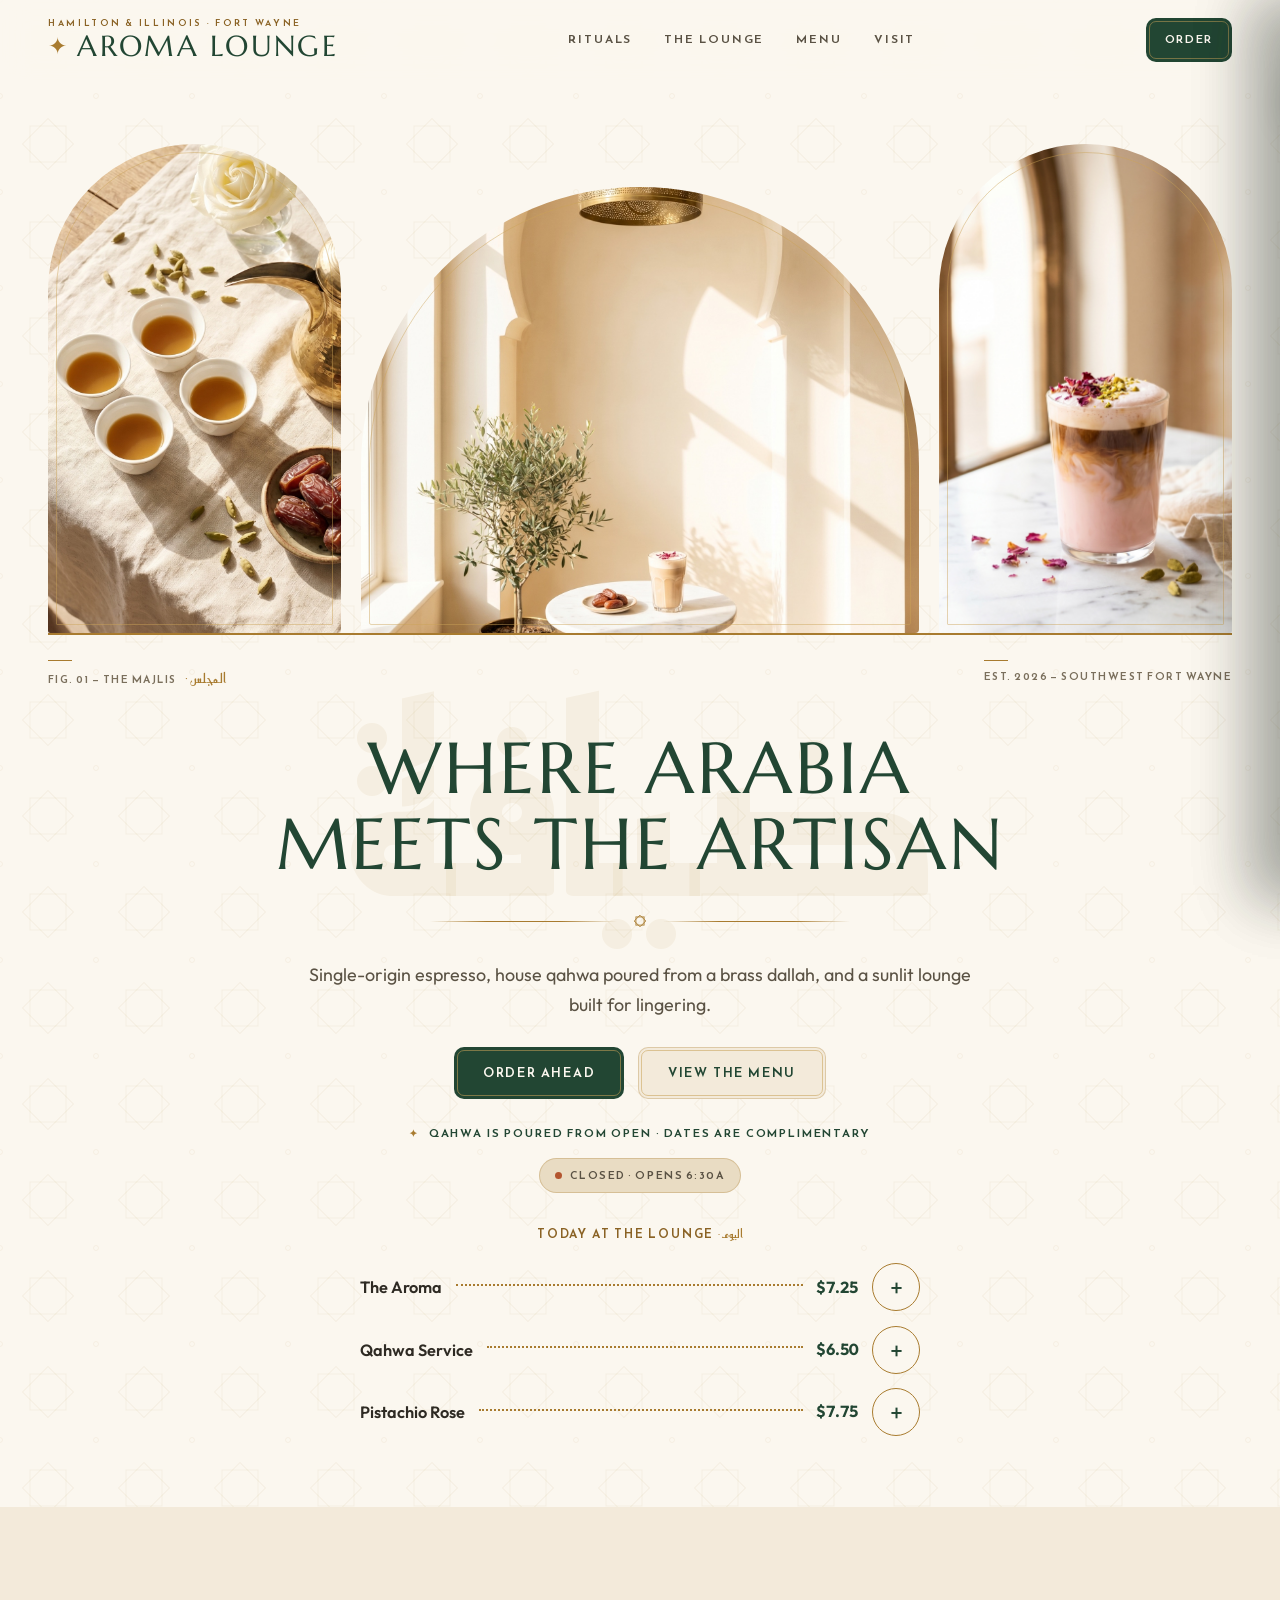
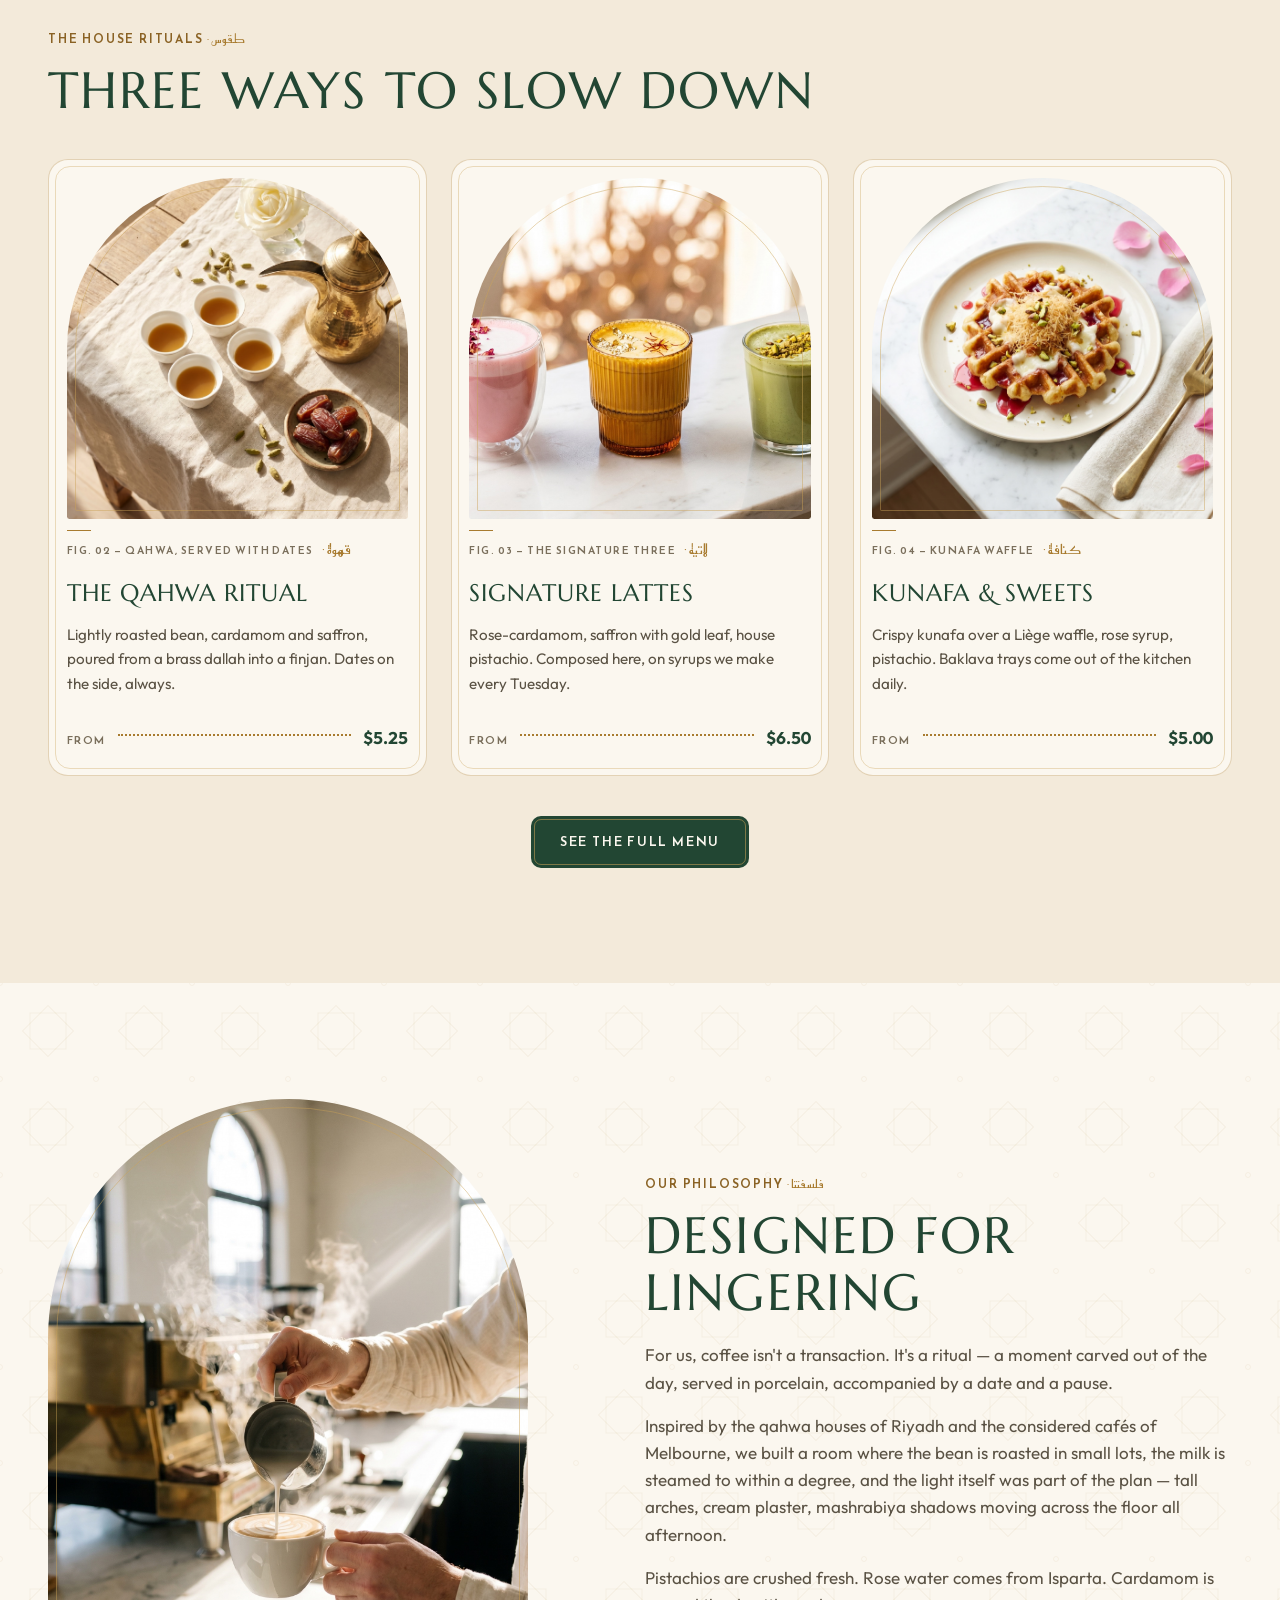
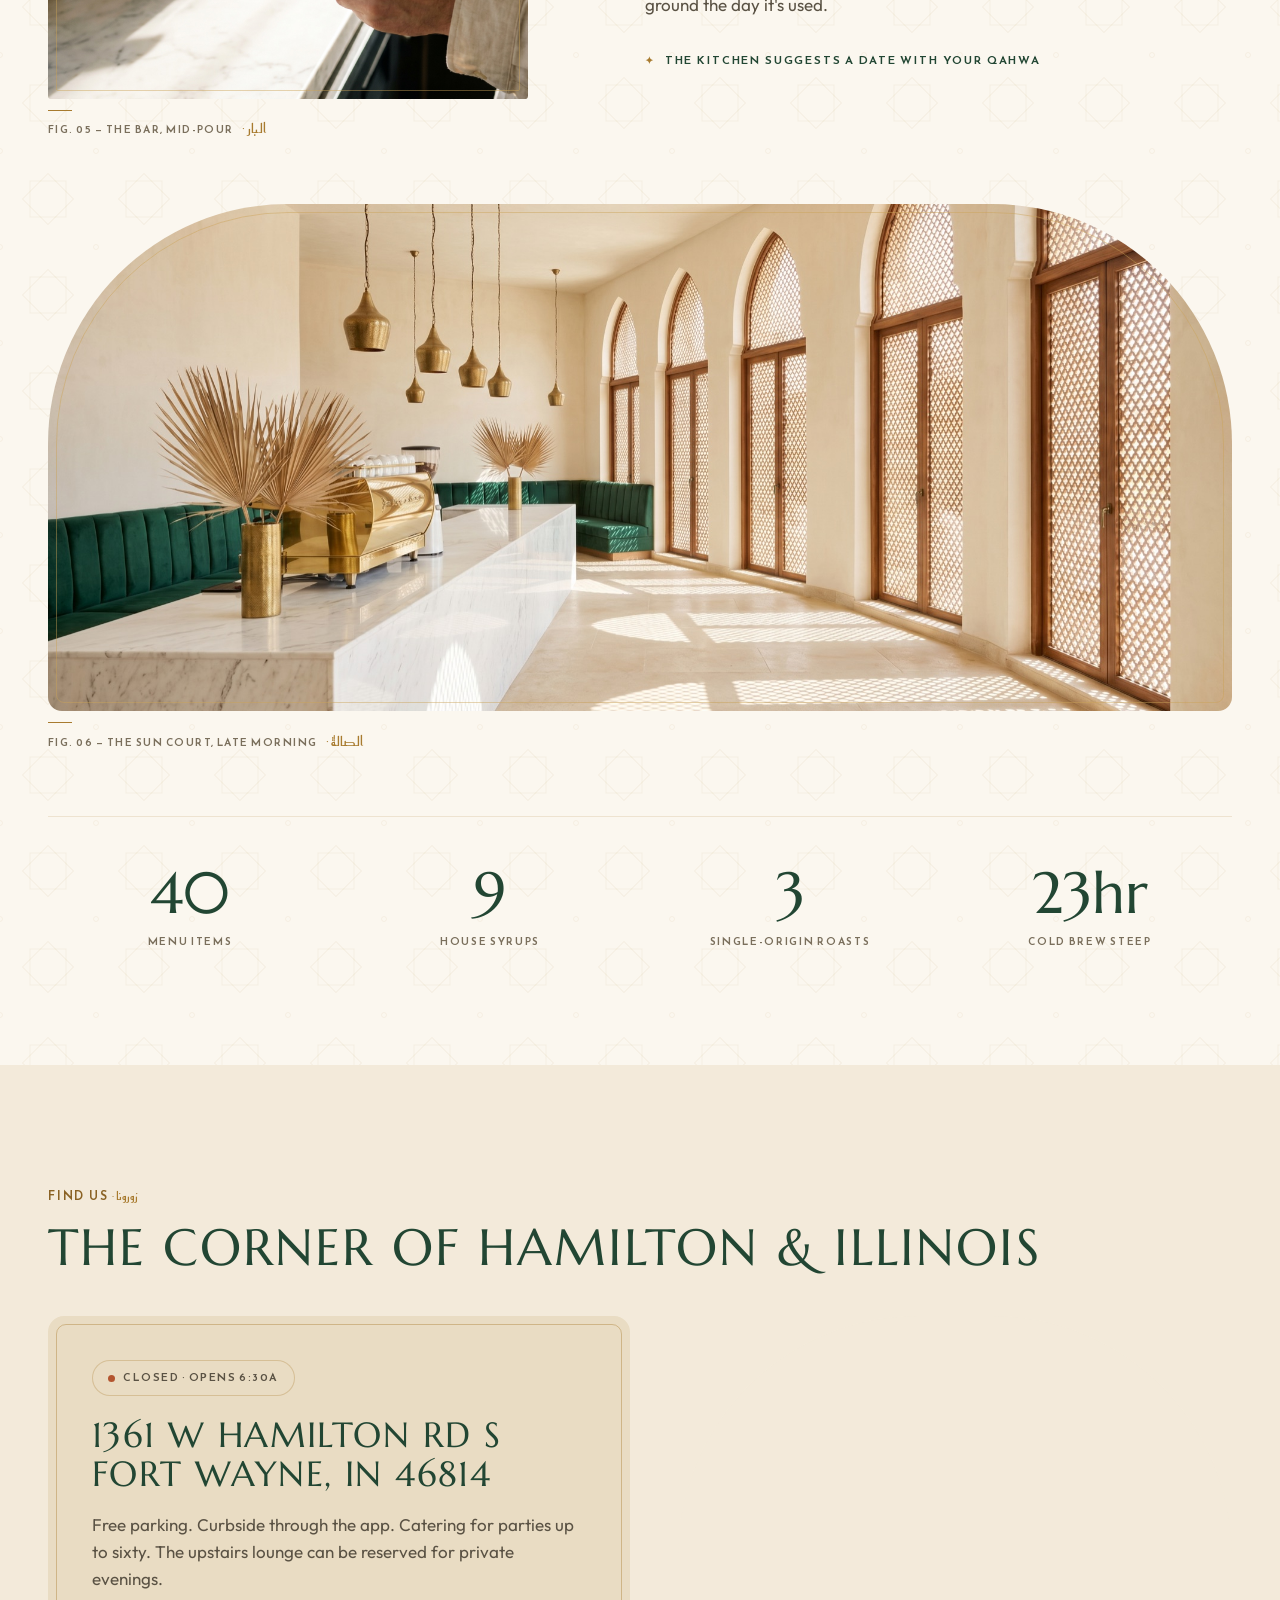
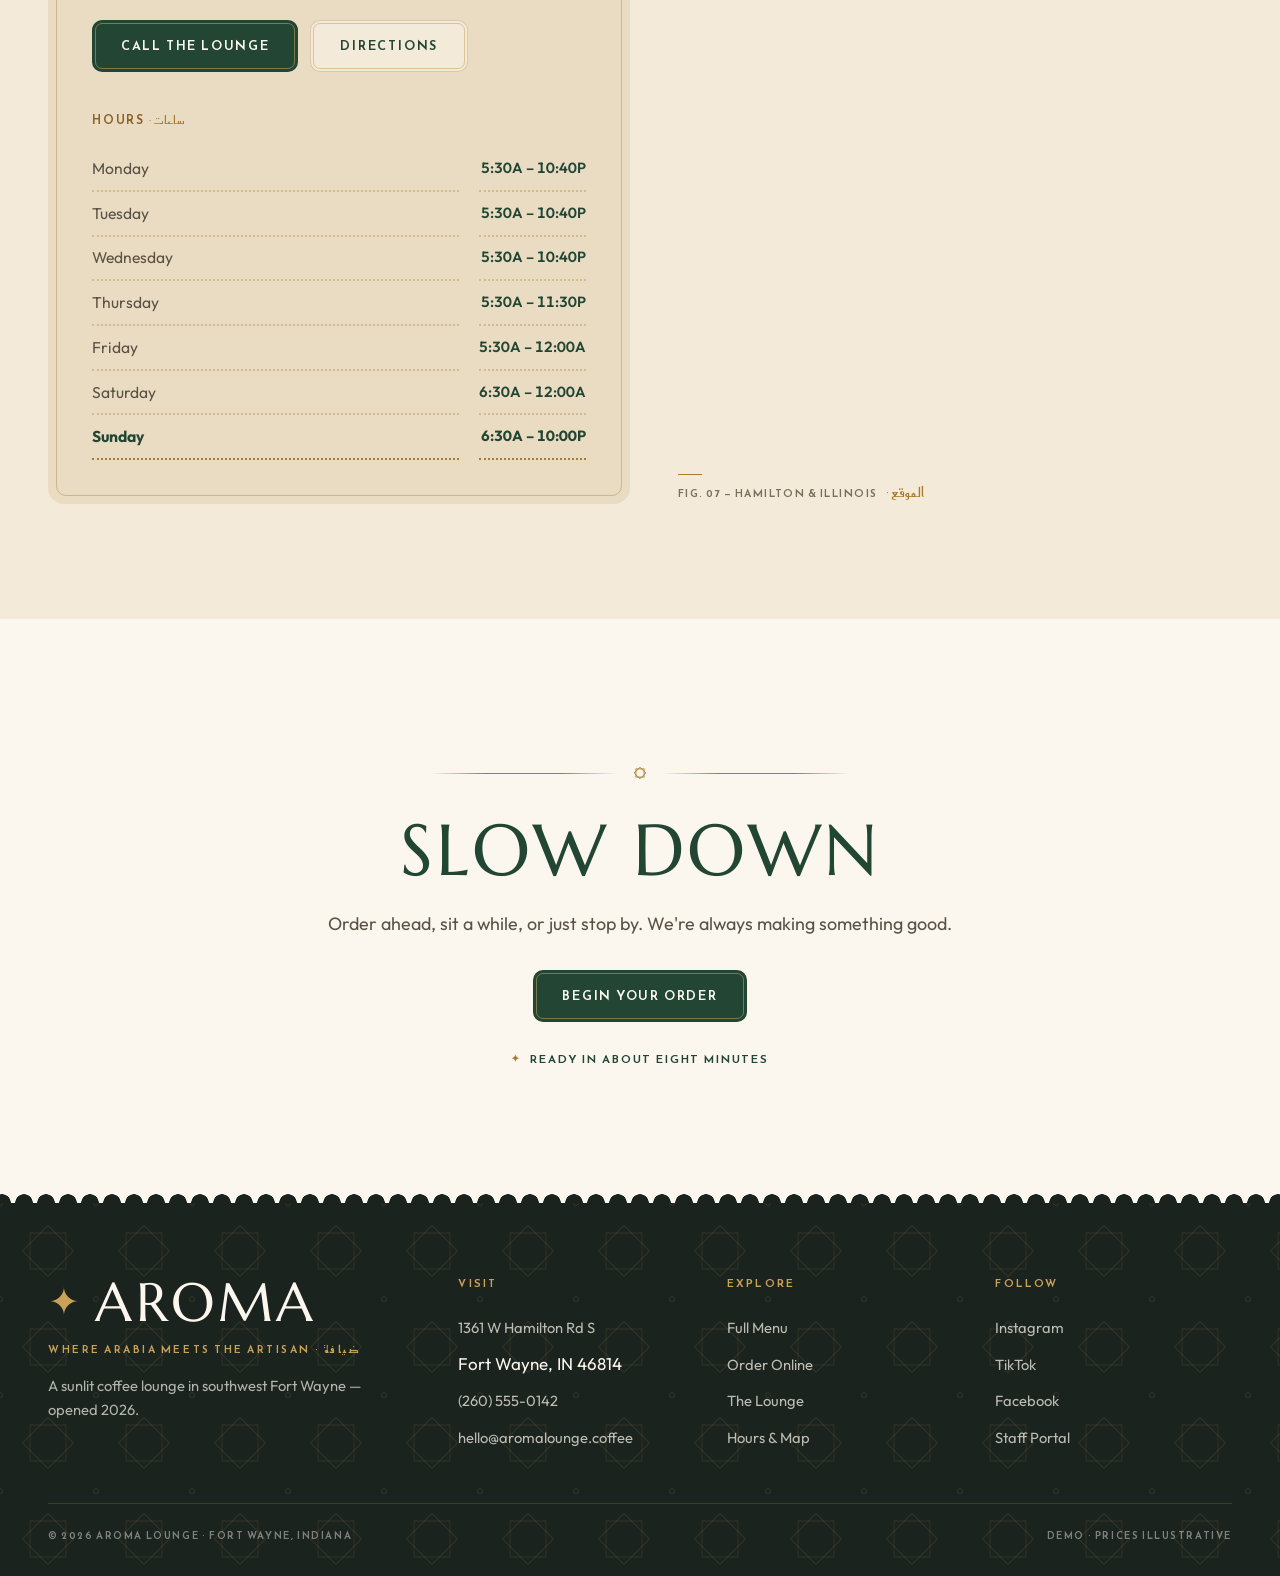
==== commit b6dfc154: "Cache-bust asset URLs (?v=2) + noscript fallback on menu GitHub Pages caches assets for 10 minutes, " ====
--- a/index.html
+++ b/index.html
@@ -10,8 +10,8 @@
   <link rel="preconnect" href="https://fonts.gstatic.com" crossorigin />
   <link href="https://fonts.googleapis.com/css2?family=Marcellus&family=Outfit:wght@400;500;600;700&family=Reem+Kufi:wght@400;600&display=swap" rel="stylesheet" />
 
-  <link rel="stylesheet" href="assets/css/main.css" />
-  <link rel="stylesheet" href="assets/css/menu.css" />
+  <link rel="stylesheet" href="assets/css/main.css?v=2" />
+  <link rel="stylesheet" href="assets/css/menu.css?v=2" />
   <link rel="icon" type="image/svg+xml" href="data:image/svg+xml,%3Csvg xmlns='http://www.w3.org/2000/svg' viewBox='0 0 100 100'%3E%3Crect width='100' height='100' fill='%23FBF7EF'/%3E%3Cg fill='none' stroke='%23A87B2F' stroke-width='5'%3E%3Crect x='30' y='30' width='40' height='40'/%3E%3Crect x='30' y='30' width='40' height='40' transform='rotate(45 50 50)'/%3E%3C/g%3E%3C/svg%3E" />
 </head>
 <body>
@@ -381,8 +381,8 @@
     <span class="text"></span>
   </div>
 
-  <script src="assets/js/menu-data.js"></script>
-  <script src="assets/js/main.js"></script>
-  <script src="assets/js/menu.js"></script>
+  <script src="assets/js/menu-data.js?v=2"></script>
+  <script src="assets/js/main.js?v=2"></script>
+  <script src="assets/js/menu.js?v=2"></script>
 </body>
 </html>
